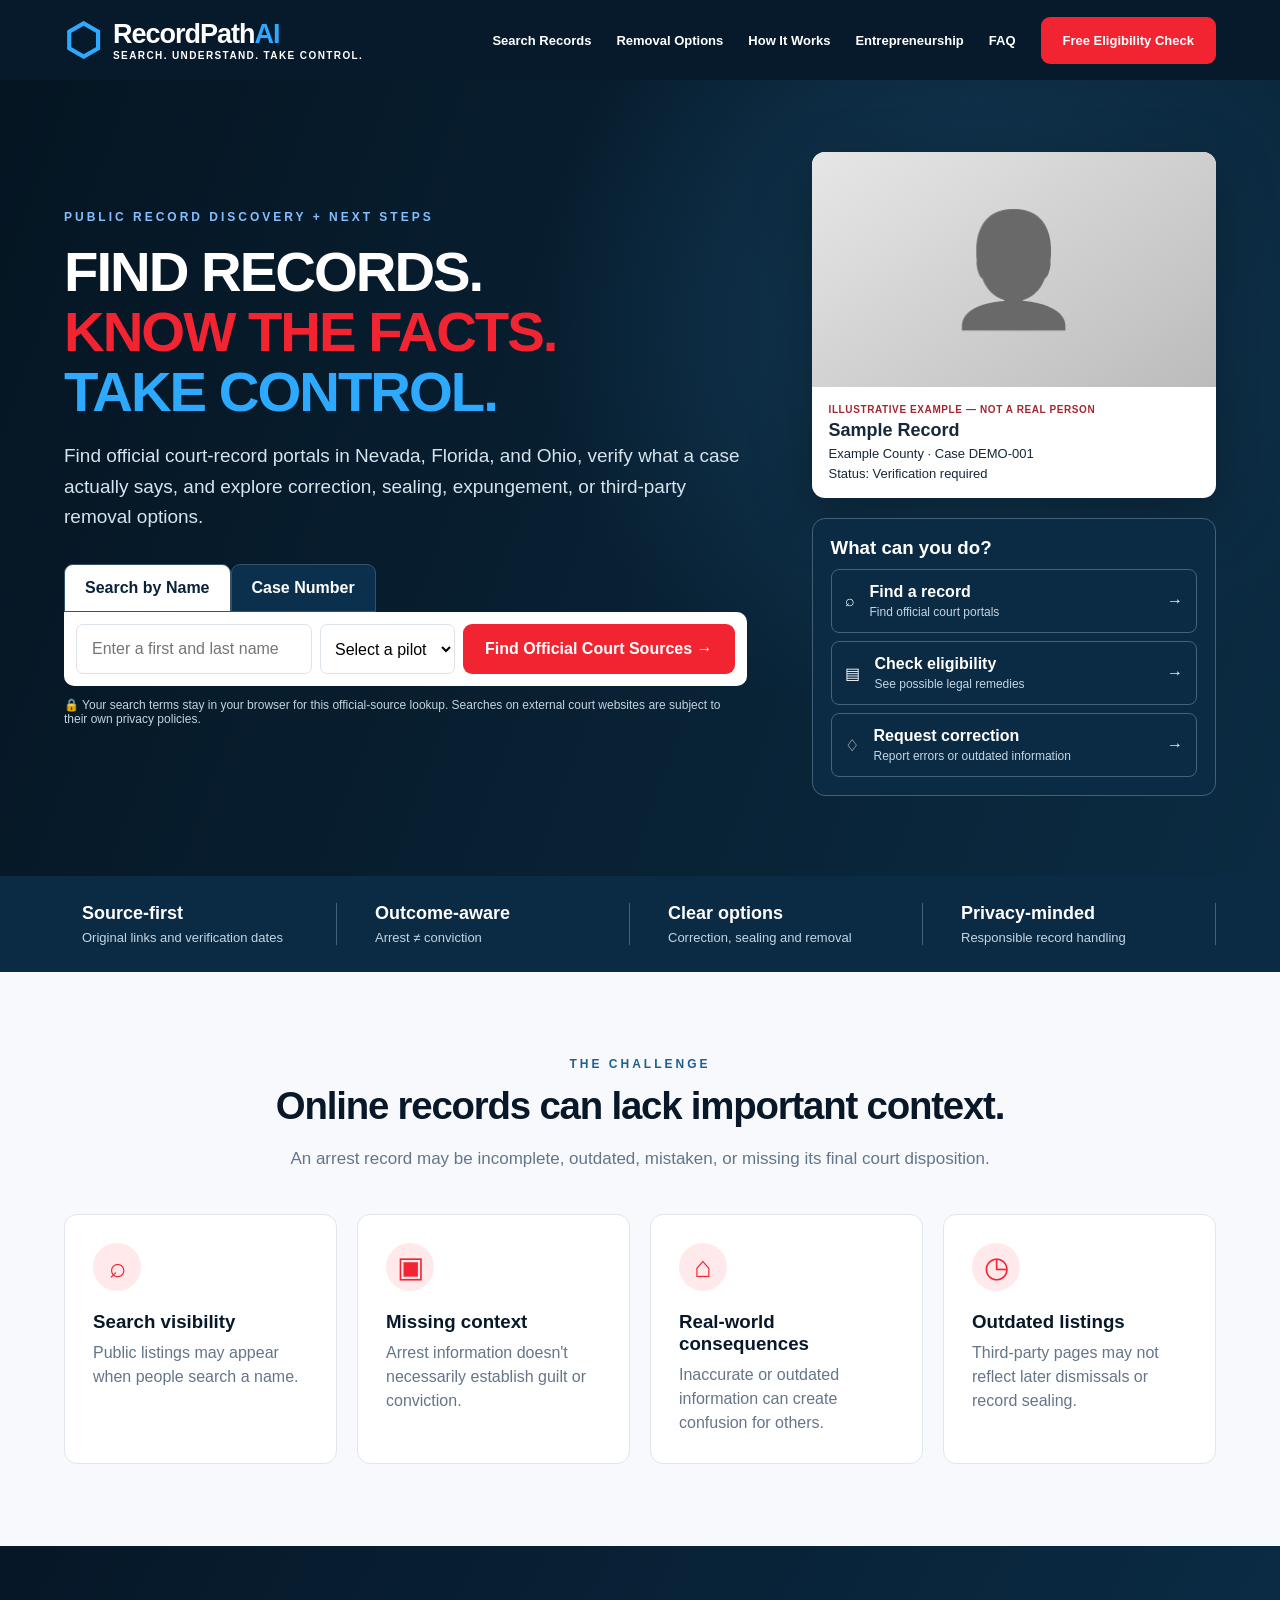
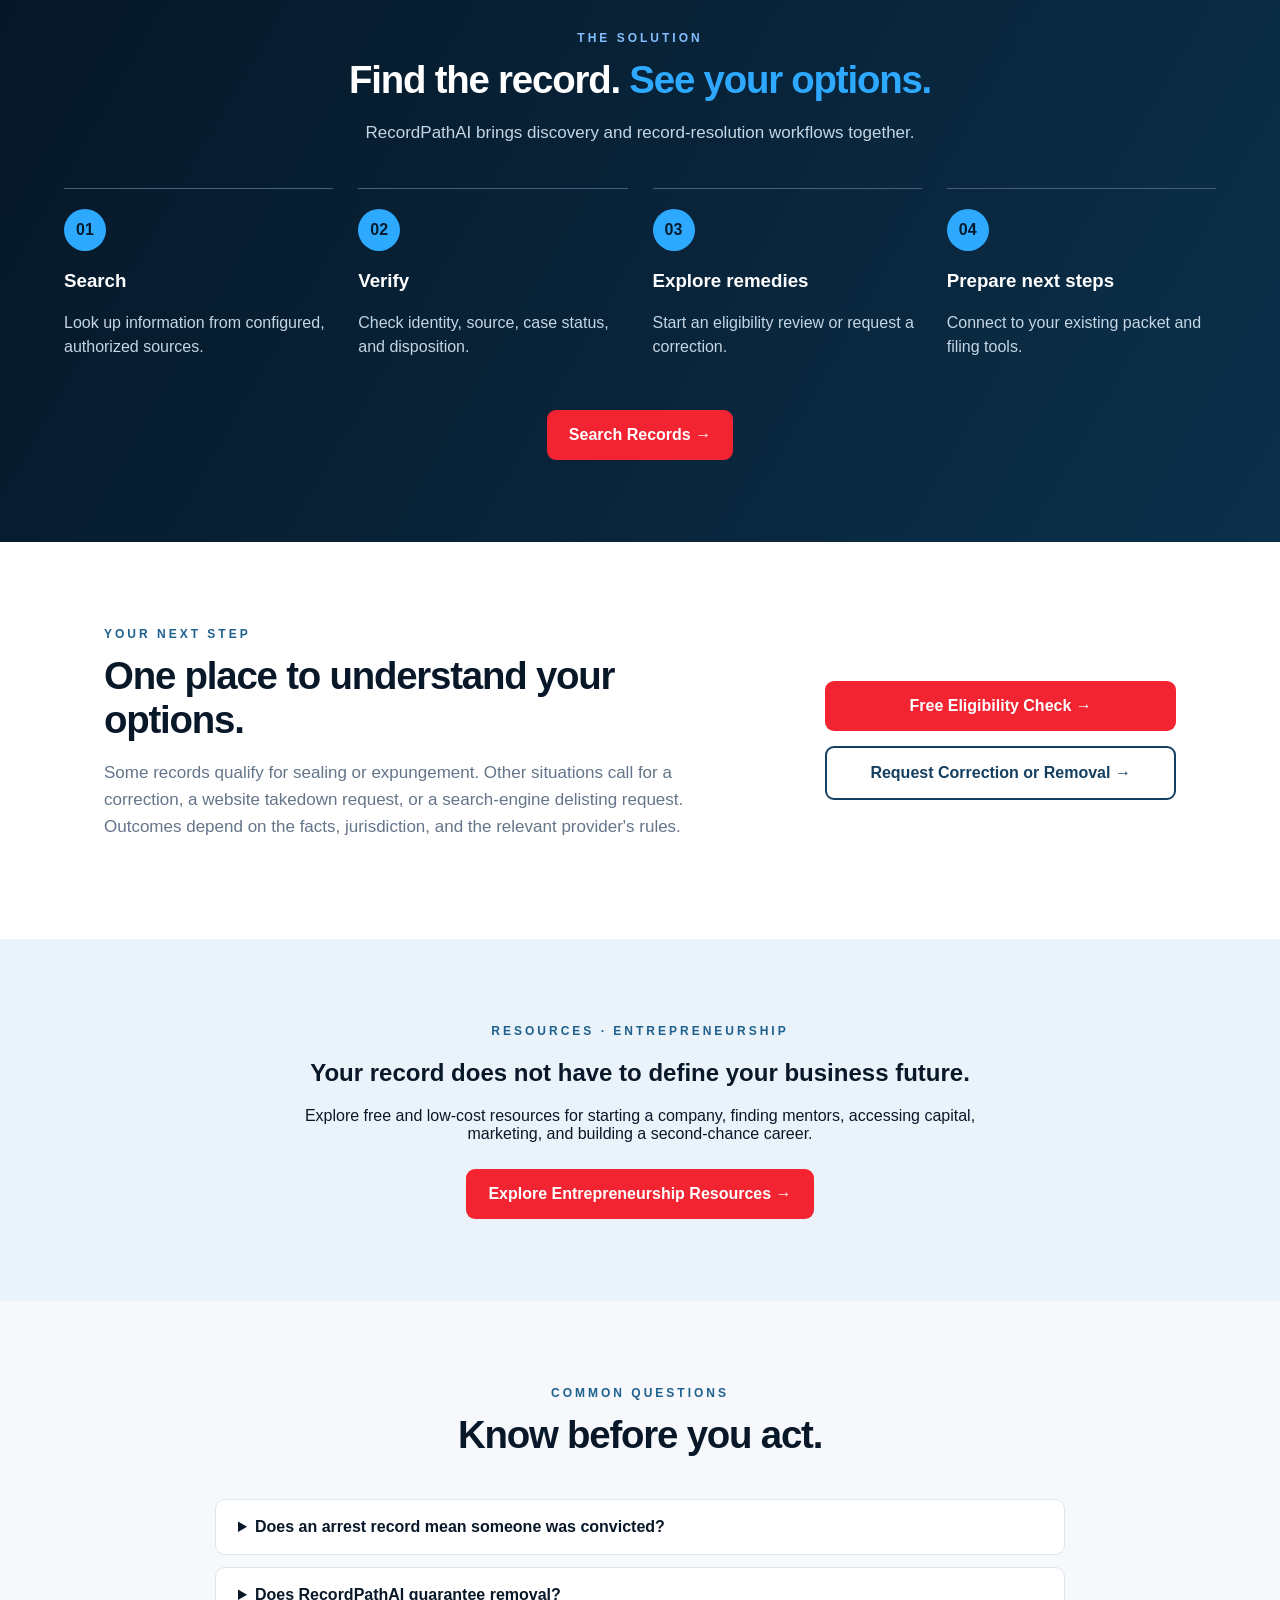
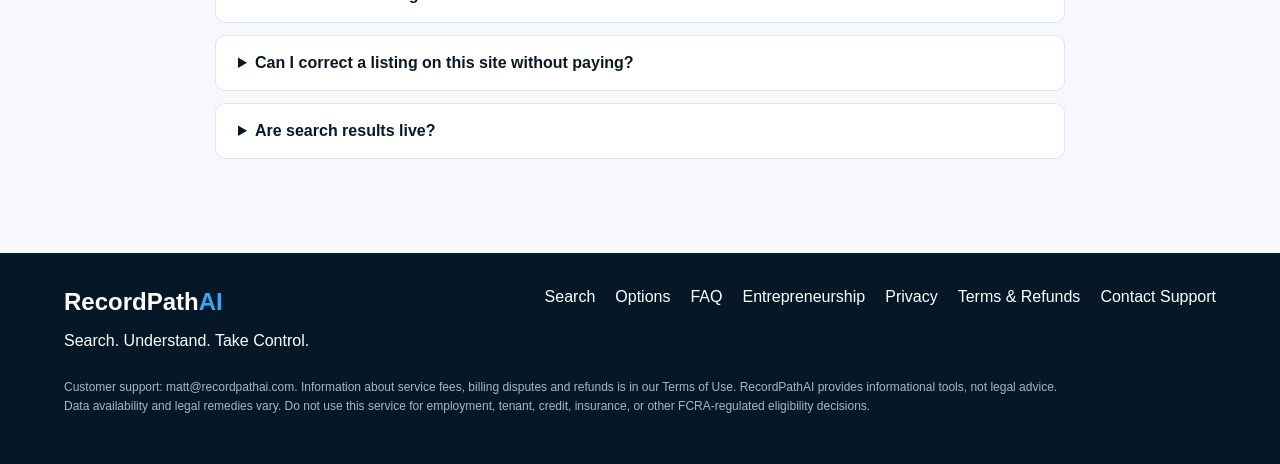
==== index.html @ 8e9544cc "Make support contact, terms and refund policy visible for Stripe website review" ====
<!doctype html><html lang="en"><head><meta charset="utf-8"><meta name="viewport" content="width=device-width,initial-scale=1"><meta name="description" content="Search public record sources, understand case status, and explore correction, sealing, expungement, and removal options."><link rel="canonical" href="https://recordpathai.com/"><meta property="og:url" content="https://recordpathai.com/"><title>RecordPathAI | Search. Understand. Take Control.</title><link rel="stylesheet" href="assets/styles.css"></head><body><header class="nav"><a class="brand" href="#home"><span class="shield">⬡</span><span>RecordPath<span class="blue">AI</span><small>SEARCH. UNDERSTAND. TAKE CONTROL.</small></span></a><button class="menu" id="menu" aria-label="Toggle navigation" aria-expanded="false">☰</button><nav id="navlinks"><a href="#search">Search Records</a><a href="#options">Removal Options</a><a href="#how">How It Works</a><a href="resources/entrepreneurship.html">Entrepreneurship</a><a href="#faq">FAQ</a><a class="btn btn-red nav-cta" href="eligibility.html">Free Eligibility Check</a></nav></header><main id="home"><section class="hero"><div class="hero-inner"><div class="hero-copy"><div class="eyebrow">PUBLIC RECORD DISCOVERY + NEXT STEPS</div><h1>FIND RECORDS.<br><span class="red">KNOW THE FACTS.</span><br><span class="blue">TAKE CONTROL.</span></h1><p>Find official court-record portals in Nevada, Florida, and Ohio, verify what a case actually says, and explore correction, sealing, expungement, or third-party removal options.</p><div class="search-panel" id="search"><div class="tabs" role="tablist"><button class="tab active" data-mode="name" aria-selected="true">Search by Name</button><button class="tab" data-mode="case" aria-selected="false">Case Number</button></div><form id="searchForm"><div class="search-fields"><input id="query" name="query" type="text" placeholder="Enter a first and last name" required minlength="2" maxlength="120" aria-label="Name or case number"><select id="state" name="state" aria-label="State" required><option value="">Select a pilot state</option><option value="NV">Nevada</option><option value="FL">Florida</option><option value="OH">Ohio</option><option value="TX">Texas</option><option value="AZ">Arizona</option><option value="GA">Georgia</option><option value="AL">Alabama</option><option value="SC">South Carolina</option></select><button class="btn btn-red" type="submit">Find Official Court Sources →</button></div></form><p class="privacy">🔒 Your search terms stay in your browser for this official-source lookup. Searches on external court websites are subject to their own privacy policies.</p></div></div><div class="hero-side"><div class="sample-record"><div class="avatar" aria-hidden="true">👤</div><div class="sample-info"><span class="demo-tag">ILLUSTRATIVE EXAMPLE — NOT A REAL PERSON</span><strong>Sample Record</strong><span>Example County · Case DEMO-001</span><span>Status: Verification required</span></div></div><div class="action-card"><h3>What can you do?</h3><a href="#search">⌕ <span>Find a record<small>Find official court portals</small></span> →</a><a href="eligibility.html">▤ <span>Check eligibility<small>See possible legal remedies</small></span> →</a><a href="#options">♢ <span>Request correction<small>Report errors or outdated information</small></span> →</a></div></div></div></section><section class="stat-strip"><div><b>Source-first</b><span>Original links and verification dates</span></div><div><b>Outcome-aware</b><span>Arrest ≠ conviction</span></div><div><b>Clear options</b><span>Correction, sealing and removal</span></div><div><b>Privacy-minded</b><span>Responsible record handling</span></div></section><section class="section problem"><div class="section-heading"><span class="eyebrow dark">THE CHALLENGE</span><h2>Online records can lack important context.</h2><p>An arrest record may be incomplete, outdated, mistaken, or missing its final court disposition.</p></div><div class="feature-grid"><article class="feature"><span class="feature-icon">⌕</span><h3>Search visibility</h3><p>Public listings may appear when people search a name.</p></article><article class="feature"><span class="feature-icon">▣</span><h3>Missing context</h3><p>Arrest information doesn't necessarily establish guilt or conviction.</p></article><article class="feature"><span class="feature-icon">⌂</span><h3>Real-world consequences</h3><p>Inaccurate or outdated information can create confusion for others.</p></article><article class="feature"><span class="feature-icon">◷</span><h3>Outdated listings</h3><p>Third-party pages may not reflect later dismissals or record sealing.</p></article></div></section><section class="section solution" id="how"><div class="section-heading"><span class="eyebrow">THE SOLUTION</span><h2>Find the record. <span class="blue">See your options.</span></h2><p>RecordPathAI brings discovery and record-resolution workflows together.</p></div><div class="steps"><article><span class="step-number">01</span><h3>Search</h3><p>Look up information from configured, authorized sources.</p></article><article><span class="step-number">02</span><h3>Verify</h3><p>Check identity, source, case status, and disposition.</p></article><article><span class="step-number">03</span><h3>Explore remedies</h3><p>Start an eligibility review or request a correction.</p></article><article><span class="step-number">04</span><h3>Prepare next steps</h3><p>Connect to your existing packet and filing tools.</p></article></div><a class="btn btn-red center-cta" href="#search">Search Records →</a></section><section class="section options" id="options"><div><span class="eyebrow dark">YOUR NEXT STEP</span><h2>One place to understand your options.</h2><p>Some records qualify for sealing or expungement. Other situations call for a correction, a website takedown request, or a search-engine delisting request. Outcomes depend on the facts, jurisdiction, and the relevant provider's rules.</p></div><div class="option-actions"><a class="btn btn-red" id="eligibilityButton" href="eligibility.html">Free Eligibility Check →</a><a class="btn btn-outline" id="removalButton" href="mugshot-removal.html">Request Correction or Removal →</a></div></section><section class="section entrepreneurship-teaser"><div><span class="eyebrow dark">RESOURCES · ENTREPRENEURSHIP</span><h2>Your record does not have to define your business future.</h2><p>Explore free and low-cost resources for starting a company, finding mentors, accessing capital, marketing, and building a second-chance career.</p><a class="btn btn-red" href="resources/entrepreneurship.html">Explore Entrepreneurship Resources →</a></div></section><section class="section faq" id="faq"><div class="section-heading"><span class="eyebrow dark">COMMON QUESTIONS</span><h2>Know before you act.</h2></div><details><summary>Does an arrest record mean someone was convicted?</summary><p>No. An arrest and a conviction are different. Verify the court disposition before drawing conclusions.</p></details><details><summary>Does RecordPathAI guarantee removal?</summary><p>No. Eligibility and results vary by jurisdiction, record type, and third-party policies. We do not promise a specific result.</p></details><details><summary>Can I correct a listing on this site without paying?</summary><p>Yes. Corrections and requests to remove information published by RecordPathAI are free and do not require buying a service.</p></details><details><summary>Are search results live?</summary><p>The pilot locates official court portals in Nevada, Florida, and Ohio. RecordPathAI does not yet retrieve individual cases directly. Search for your case on the linked court website; results and access restrictions vary.</p></details></section></main><footer><div class="footer-top"><div><strong>RecordPath<span class="blue">AI</span></strong><p>Search. Understand. Take Control.</p></div><div><a href="#search">Search</a><a href="#options">Options</a><a href="#faq">FAQ</a><a href="resources/entrepreneurship.html">Entrepreneurship</a><a href="privacy.html">Privacy</a><a href="terms.html">Terms &amp; Refunds</a><a href="mailto:matt@recordpathai.com">Contact Support</a></div></div><p class="legal">Customer support: <a href="mailto:matt@recordpathai.com">matt@recordpathai.com</a>. Information about service fees, billing disputes and refunds is in our <a href="terms.html">Terms of Use</a>. RecordPathAI provides informational tools, not legal advice. Data availability and legal remedies vary. Do not use this service for employment, tenant, credit, insurance, or other FCRA-regulated eligibility decisions.</p></footer><dialog id="resultsDialog"><div class="dialog-top"><h2>Record search</h2><button class="close" data-close aria-label="Close">✕</button></div><p id="resultsStatus" role="status" aria-live="polite"></p><div id="resultsList"></div></dialog><dialog id="actionDialog"><div class="dialog-top"><h2 id="actionTitle">Next steps</h2><button class="close" data-close aria-label="Close">✕</button></div><div id="actionBody"></div></dialog><script src="js/recordpath-home.js"></script></body></html>
---- assets/styles.css ----
:root{--navy:#061b2e;--red:#f32432;--blue:#2da9ff;--ink:#091829;--muted:#64758a}*{box-sizing:border-box}html{scroll-behavior:smooth}body{margin:0;font-family:Inter,Arial,Helvetica,sans-serif;color:var(--ink)}a{text-decoration:none;color:inherit}button,input,select,textarea{font:inherit}button{cursor:pointer}.nav{min-height:80px;background:#071a2b;color:#fff;display:flex;align-items:center;justify-content:space-between;padding:12px 5%;gap:24px}.brand{display:flex;align-items:center;gap:12px;font-size:27px;font-weight:850;letter-spacing:-1px}.brand small{display:block;font-size:10px;letter-spacing:1.4px}.shield{font-size:43px;color:var(--blue)}.blue{color:var(--blue)}.red{color:var(--red)}nav{display:flex;align-items:center;gap:25px;font-size:13px;font-weight:700}nav a:hover{color:var(--blue)}.btn{display:inline-flex;align-items:center;justify-content:center;border:0;border-radius:9px;padding:16px 22px;font-weight:800}.btn-red{background:var(--red);color:white}.btn-red:hover{background:#d61926}.btn-outline{border:2px solid #153f60;background:white;color:#153f60}.menu{display:none;background:none;color:white;border:0;font-size:28px}.hero{background:radial-gradient(circle at 75% 30%,#143b58,transparent 38%),linear-gradient(110deg,#051522,#0b2b42);color:white}.hero-inner{max-width:1350px;margin:auto;padding:72px 5% 80px;display:grid;grid-template-columns:1.35fr .8fr;gap:65px;align-items:center}.eyebrow{font-size:12px;font-weight:800;letter-spacing:3px;color:#83bfff}.hero h1{font-size:clamp(37px,4.4vw,66px);line-height:1.07;letter-spacing:-2px;margin:18px 0}.hero-copy>p{font-size:19px;line-height:1.6;color:#d6e4ee}.search-panel{margin-top:32px}.tabs{display:flex}.tab{background:#0b304d;color:white;border:1px solid #34536b;padding:14px 20px;border-radius:9px 9px 0 0;font-weight:700}.tab.active{background:white;color:#09223a}.search-fields{display:flex;gap:8px;padding:12px;background:white;border-radius:0 10px 10px 10px}.search-fields input{flex:1;min-width:0;border:1px solid #dce3e9;padding:15px;border-radius:7px}.search-fields select{width:135px;border:1px solid #dce3e9;background:white;border-radius:7px;padding:10px}.privacy{font-size:12px!important;color:#c4d4df!important}.hero-side{display:grid;gap:20px}.sample-record{background:white;color:#16283a;border-radius:13px;overflow:hidden;box-shadow:0 18px 60px #0005}.avatar{height:235px;background:linear-gradient(145deg,#dce8f1,#a9bfcd);display:grid;place-items:center;font-size:110px;filter:grayscale(1)}.sample-info{display:flex;flex-direction:column;padding:17px;gap:5px;font-size:13px}.sample-info strong{font-size:18px}.demo-tag{font-size:10px;color:#a32731;font-weight:900;letter-spacing:.6px}.action-card{background:#0b2b44;border:1px solid #446077;border-radius:13px;padding:18px}.action-card h3{margin:0 0 10px}.action-card a{display:flex;gap:15px;align-items:center;justify-content:space-between;padding:13px;border:1px solid #46617b;border-radius:8px;margin-top:8px}.action-card a span{flex:1;font-weight:800}.action-card small{display:block;color:#c5d5e2;font-weight:400;font-size:12px;margin-top:4px}.stat-strip{display:grid;grid-template-columns:repeat(4,1fr);background:#0b2a43;color:white;padding:27px 5%;gap:20px}.stat-strip div{border-right:1px solid #42617b;padding-left:18px}.stat-strip b{display:block;font-size:18px}.stat-strip span{display:block;color:#c4d6e4;font-size:13px;margin-top:6px}.section{padding:82px 5%}.section-heading{text-align:center;max-width:780px;margin:0 auto 42px}.section-heading h2,.options h2{font-size:clamp(29px,3vw,43px);letter-spacing:-1.2px;margin:12px 0}.section-heading p,.options p{color:var(--muted);font-size:17px;line-height:1.6}.eyebrow.dark{color:#1e608e}.problem{background:#f7f9fc}.feature-grid{max-width:1250px;margin:auto;display:grid;grid-template-columns:repeat(4,1fr);gap:20px}.feature{border:1px solid #e0e6ed;border-radius:13px;padding:28px;background:white;min-height:235px}.feature-icon{display:inline-grid;place-items:center;background:#ffe9eb;color:var(--red);border-radius:50%;width:48px;height:48px;font-size:29px}.feature h3{margin:20px 0 8px}.feature p{color:var(--muted);line-height:1.5;margin:0}.solution{background:linear-gradient(120deg,#061727,#0b304b);color:white}.solution .section-heading p{color:#c5d6e4}.steps{display:grid;grid-template-columns:repeat(4,1fr);max-width:1250px;margin:0 auto 35px;gap:25px}.steps article{border-top:1px solid #476079;padding-top:20px}.step-number{display:inline-grid;place-items:center;background:var(--blue);color:#041b2c;border-radius:50%;width:42px;height:42px;font-weight:900}.steps p{color:#c5d6e4;line-height:1.5}.center-cta{display:flex;width:max-content;margin:auto}.options{max-width:1200px;margin:auto;display:grid;grid-template-columns:1.3fr .7fr;gap:70px;align-items:center}.option-actions{display:grid;gap:15px}.entrepreneurship-teaser{background:#eaf3fa;text-align:center}.entrepreneurship-teaser p{max-width:740px;margin:16px auto 26px}.faq{background:#f6f8fb}.faq details{max-width:850px;margin:12px auto;background:white;border:1px solid #dde5ed;border-radius:10px;padding:18px 22px}.faq summary{font-weight:750;cursor:pointer}.faq details p{color:var(--muted);line-height:1.6}footer{background:#061727;color:white;padding:35px 5%}.footer-top{display:flex;justify-content:space-between;gap:20px}.footer-top strong{font-size:24px}.footer-top a{margin-left:20px}.legal{color:#a5b8c9;font-size:12px;line-height:1.6;max-width:1000px}dialog{border:0;border-radius:16px;width:min(650px,92vw);max-height:85vh;overflow:auto;padding:28px;box-shadow:0 25px 90px #0007}dialog::backdrop{background:#03121dcc}.dialog-top{display:flex;justify-content:space-between;align-items:center}.close{border:0;background:#edf2f6;border-radius:7px;padding:10px}.result{padding:18px;border:1px solid #dce5ed;border-radius:10px;margin:12px 0}.result p{color:var(--muted)}.result a{color:#17689f;text-decoration:underline}.status-note{background:#eff6fb;padding:15px;border-radius:8px;line-height:1.6}.action-form{display:grid;gap:13px}.action-form input,.action-form textarea{width:100%;padding:12px;border:1px solid #ccd7df;border-radius:8px}.action-form textarea{min-height:100px}.action-form label{font-weight:700;font-size:13px}.action-form .btn{width:100%}.resources-hero{padding:80px 5%;background:linear-gradient(110deg,#051522,#0b2b42);color:white}.resources-hero h1{font-size:clamp(37px,4.4vw,66px)}.resources-hero p{font-size:19px;line-height:1.6}.resources-section{background:#f5f8fc}.resource-filters{display:flex;flex-wrap:wrap;gap:10px;justify-content:center;margin:28px 0 32px}.resource-filter{border:1px solid #cbd5e1;background:#fff;border-radius:30px;padding:10px 17px;color:#17304a}.resource-filter.active{background:#0b3655;color:white}.resource-grid{display:grid;grid-template-columns:repeat(3,1fr);gap:20px}.resource-card{background:white;border:1px solid #dce5ef;border-radius:15px;padding:25px;display:flex;flex-direction:column;gap:10px}.resource-card[hidden]{display:none}.resource-card h3{margin:0}.resource-card p{line-height:1.55;color:#425466}.resource-card a{color:#096aaf;font-weight:700;margin-top:auto}.resource-type{font-size:.72rem;font-weight:800;color:#c82b35}.resources-note{color:#53657a;text-align:center}@media(max-width:900px){.hero-inner{grid-template-columns:1fr;gap:30px}.hero-side{grid-template-columns:1fr 1fr}.feature-grid,.steps,.resource-grid{grid-template-columns:repeat(2,1fr)}.stat-strip{grid-template-columns:repeat(2,1fr)}.options{grid-template-columns:1fr;gap:20px}nav{gap:12px}}@media(max-width:650px){.nav{min-height:70px}.brand{font-size:22px}.brand small{font-size:8px}.menu{display:block}nav{display:none;position:absolute;top:70px;left:0;right:0;background:#071a2b;z-index:20;padding:20px;flex-direction:column;align-items:stretch}nav.open{display:flex}.hero-inner{padding:48px 5%}.hero-side,.feature-grid,.steps,.stat-strip,.resource-grid{grid-template-columns:1fr}.search-fields{flex-direction:column}.search-fields select{width:100%}.stat-strip div{border-right:0;border-bottom:1px solid #42617b;padding:12px}.section{padding:55px 5%}.footer-top{flex-direction:column}.footer-top a{margin:0 14px 0 0}}
/* Match the logo used by the original RecordPathAI pages. */
.nav .original-site-logo{display:block;width:auto;height:56px;max-width:min(275px,65vw);object-fit:contain}
@media(max-width:650px){.nav .original-site-logo{height:44px;max-width:65vw}}
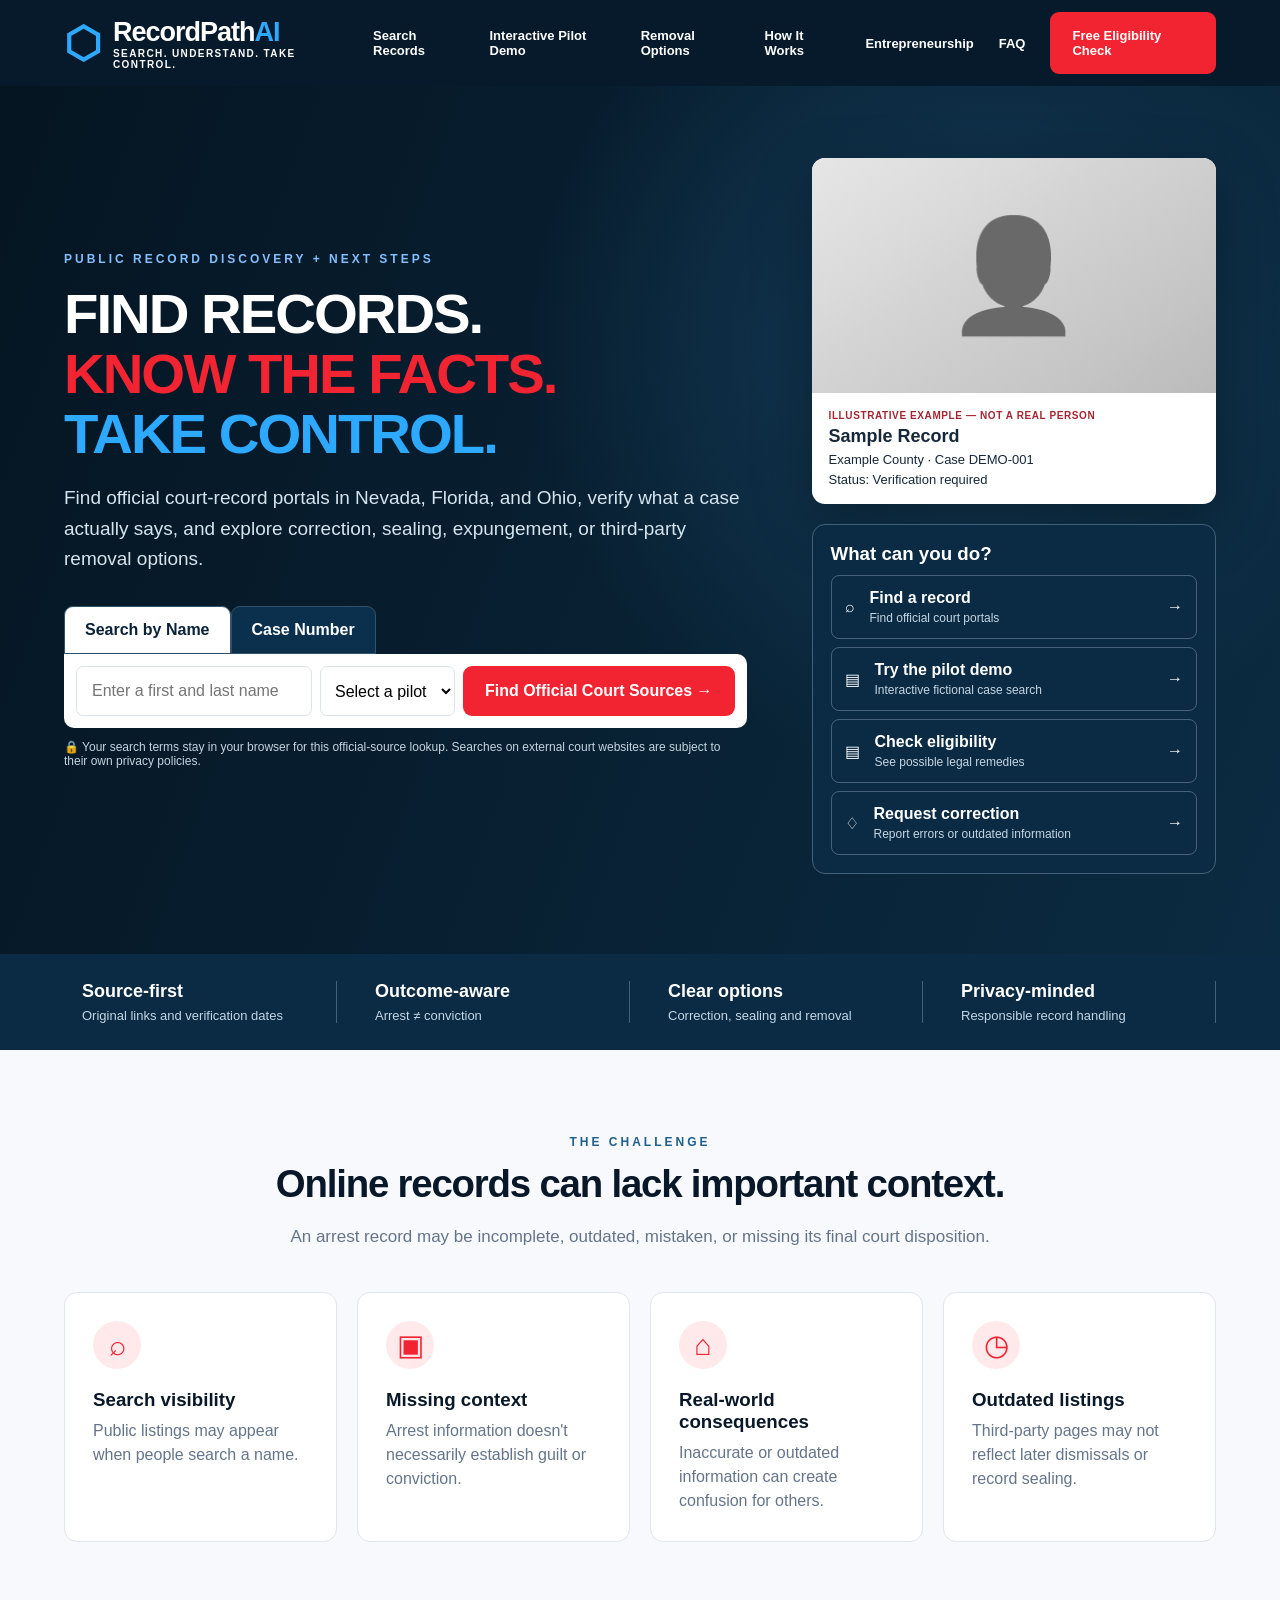
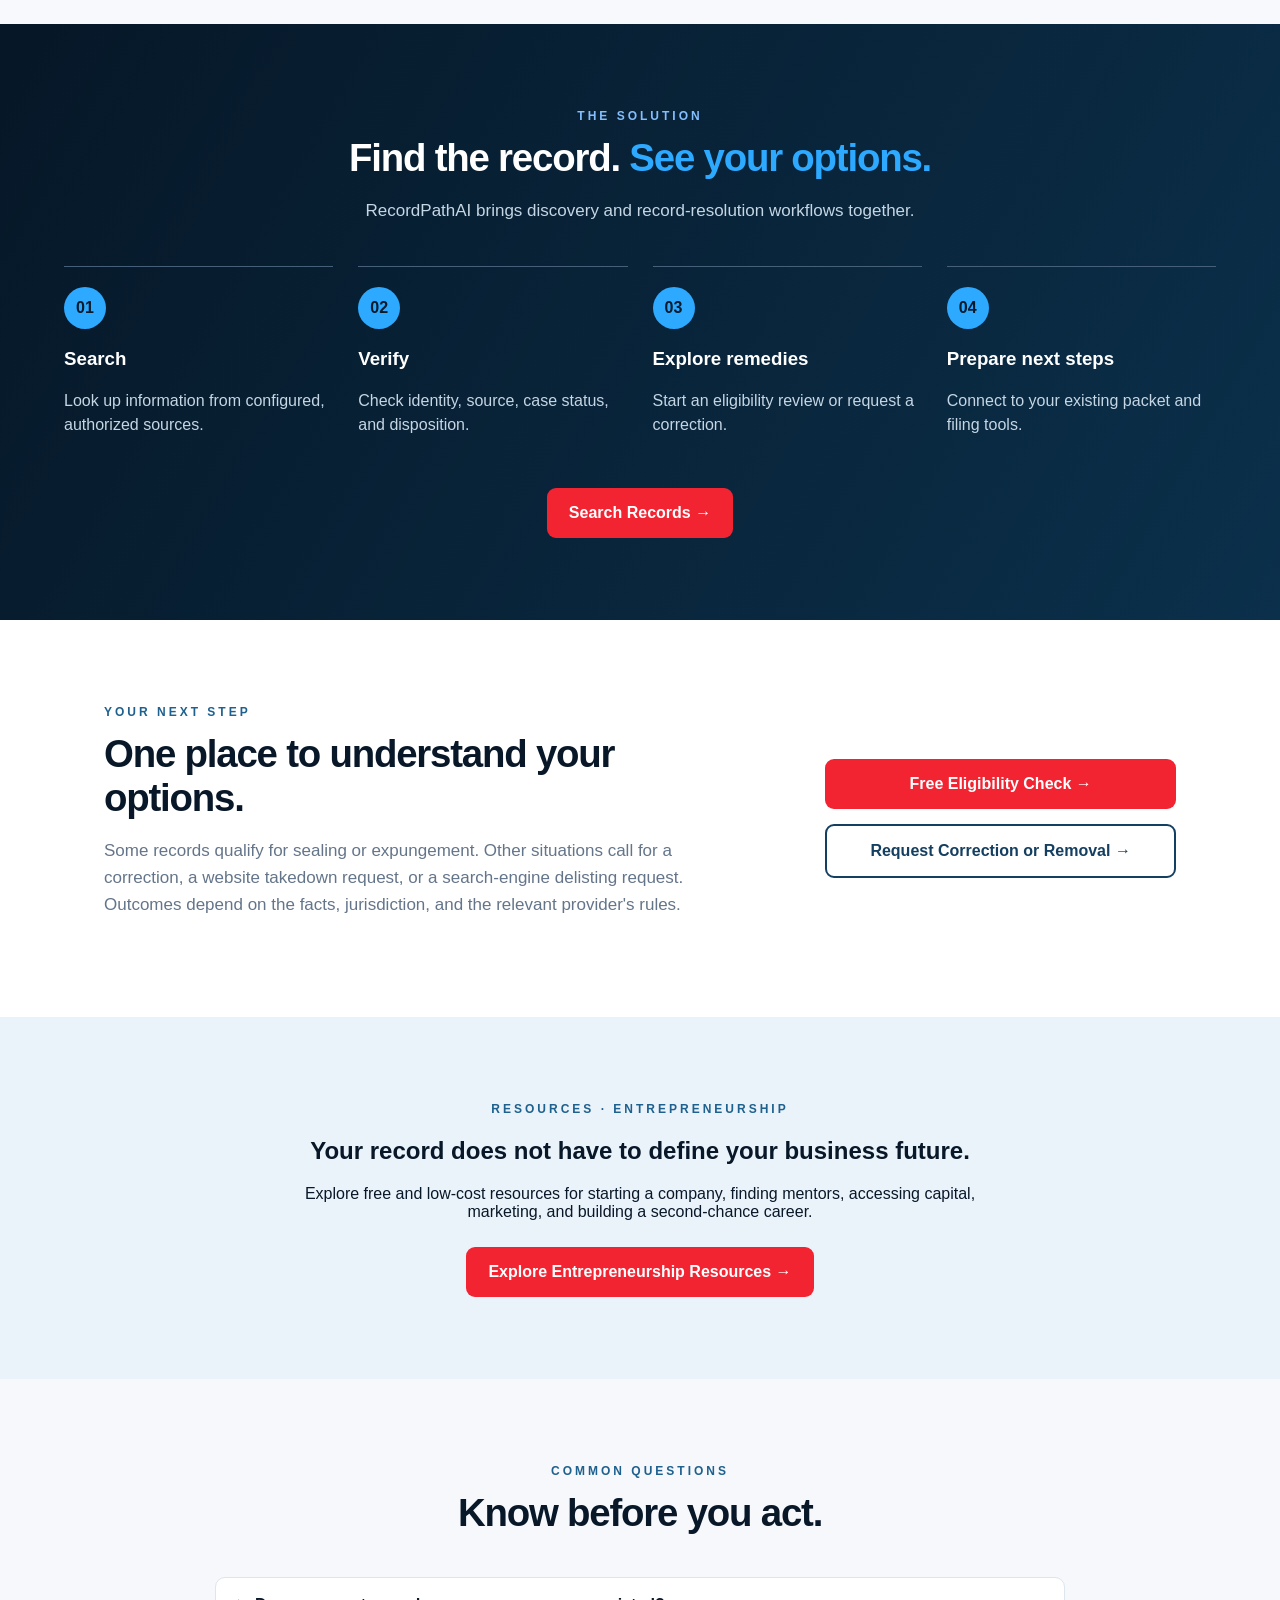
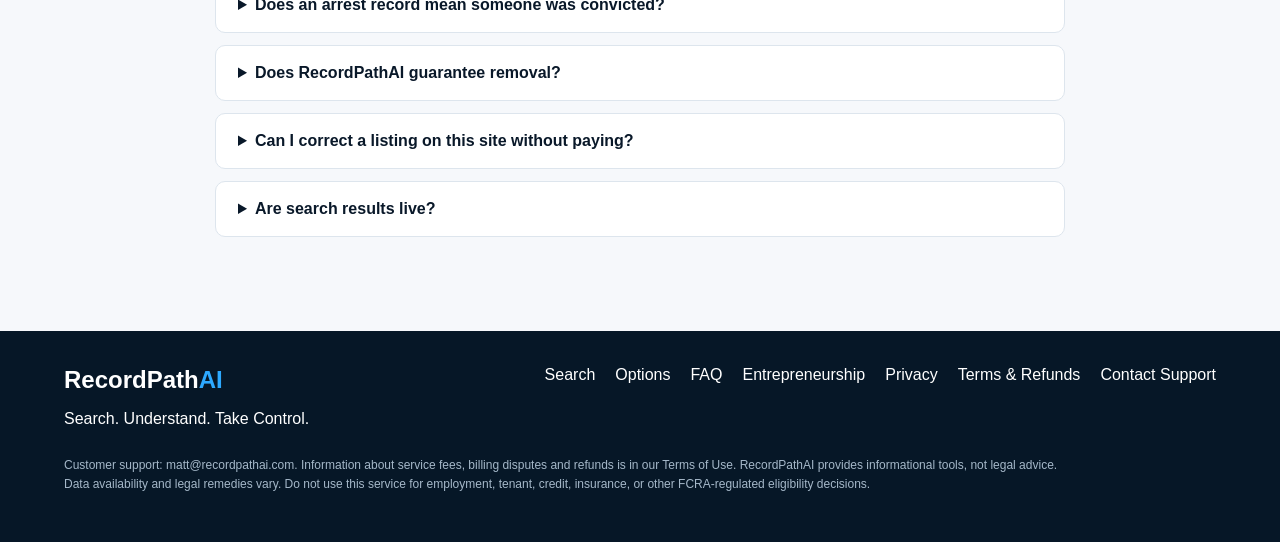
==== commit 68a30558: "Link synthetic court record pilot from public website" ====
--- a/index.html
+++ b/index.html
@@ -1 +1 @@
-<!doctype html><html lang="en"><head><meta charset="utf-8"><meta name="viewport" content="width=device-width,initial-scale=1"><meta name="description" content="Search public record sources, understand case status, and explore correction, sealing, expungement, and removal options."><link rel="canonical" href="https://recordpathai.com/"><meta property="og:url" content="https://recordpathai.com/"><title>RecordPathAI | Search. Understand. Take Control.</title><link rel="stylesheet" href="assets/styles.css"></head><body><header class="nav"><a class="brand" href="#home"><span class="shield">⬡</span><span>RecordPath<span class="blue">AI</span><small>SEARCH. UNDERSTAND. TAKE CONTROL.</small></span></a><button class="menu" id="menu" aria-label="Toggle navigation" aria-expanded="false">☰</button><nav id="navlinks"><a href="#search">Search Records</a><a href="#options">Removal Options</a><a href="#how">How It Works</a><a href="resources/entrepreneurship.html">Entrepreneurship</a><a href="#faq">FAQ</a><a class="btn btn-red nav-cta" href="eligibility.html">Free Eligibility Check</a></nav></header><main id="home"><section class="hero"><div class="hero-inner"><div class="hero-copy"><div class="eyebrow">PUBLIC RECORD DISCOVERY + NEXT STEPS</div><h1>FIND RECORDS.<br><span class="red">KNOW THE FACTS.</span><br><span class="blue">TAKE CONTROL.</span></h1><p>Find official court-record portals in Nevada, Florida, and Ohio, verify what a case actually says, and explore correction, sealing, expungement, or third-party removal options.</p><div class="search-panel" id="search"><div class="tabs" role="tablist"><button class="tab active" data-mode="name" aria-selected="true">Search by Name</button><button class="tab" data-mode="case" aria-selected="false">Case Number</button></div><form id="searchForm"><div class="search-fields"><input id="query" name="query" type="text" placeholder="Enter a first and last name" required minlength="2" maxlength="120" aria-label="Name or case number"><select id="state" name="state" aria-label="State" required><option value="">Select a pilot state</option><option value="NV">Nevada</option><option value="FL">Florida</option><option value="OH">Ohio</option><option value="TX">Texas</option><option value="AZ">Arizona</option><option value="GA">Georgia</option><option value="AL">Alabama</option><option value="SC">South Carolina</option></select><button class="btn btn-red" type="submit">Find Official Court Sources →</button></div></form><p class="privacy">🔒 Your search terms stay in your browser for this official-source lookup. Searches on external court websites are subject to their own privacy policies.</p></div></div><div class="hero-side"><div class="sample-record"><div class="avatar" aria-hidden="true">👤</div><div class="sample-info"><span class="demo-tag">ILLUSTRATIVE EXAMPLE — NOT A REAL PERSON</span><strong>Sample Record</strong><span>Example County · Case DEMO-001</span><span>Status: Verification required</span></div></div><div class="action-card"><h3>What can you do?</h3><a href="#search">⌕ <span>Find a record<small>Find official court portals</small></span> →</a><a href="eligibility.html">▤ <span>Check eligibility<small>See possible legal remedies</small></span> →</a><a href="#options">♢ <span>Request correction<small>Report errors or outdated information</small></span> →</a></div></div></div></section><section class="stat-strip"><div><b>Source-first</b><span>Original links and verification dates</span></div><div><b>Outcome-aware</b><span>Arrest ≠ conviction</span></div><div><b>Clear options</b><span>Correction, sealing and removal</span></div><div><b>Privacy-minded</b><span>Responsible record handling</span></div></section><section class="section problem"><div class="section-heading"><span class="eyebrow dark">THE CHALLENGE</span><h2>Online records can lack important context.</h2><p>An arrest record may be incomplete, outdated, mistaken, or missing its final court disposition.</p></div><div class="feature-grid"><article class="feature"><span class="feature-icon">⌕</span><h3>Search visibility</h3><p>Public listings may appear when people search a name.</p></article><article class="feature"><span class="feature-icon">▣</span><h3>Missing context</h3><p>Arrest information doesn't necessarily establish guilt or conviction.</p></article><article class="feature"><span class="feature-icon">⌂</span><h3>Real-world consequences</h3><p>Inaccurate or outdated information can create confusion for others.</p></article><article class="feature"><span class="feature-icon">◷</span><h3>Outdated listings</h3><p>Third-party pages may not reflect later dismissals or record sealing.</p></article></div></section><section class="section solution" id="how"><div class="section-heading"><span class="eyebrow">THE SOLUTION</span><h2>Find the record. <span class="blue">See your options.</span></h2><p>RecordPathAI brings discovery and record-resolution workflows together.</p></div><div class="steps"><article><span class="step-number">01</span><h3>Search</h3><p>Look up information from configured, authorized sources.</p></article><article><span class="step-number">02</span><h3>Verify</h3><p>Check identity, source, case status, and disposition.</p></article><article><span class="step-number">03</span><h3>Explore remedies</h3><p>Start an eligibility review or request a correction.</p></article><article><span class="step-number">04</span><h3>Prepare next steps</h3><p>Connect to your existing packet and filing tools.</p></article></div><a class="btn btn-red center-cta" href="#search">Search Records →</a></section><section class="section options" id="options"><div><span class="eyebrow dark">YOUR NEXT STEP</span><h2>One place to understand your options.</h2><p>Some records qualify for sealing or expungement. Other situations call for a correction, a website takedown request, or a search-engine delisting request. Outcomes depend on the facts, jurisdiction, and the relevant provider's rules.</p></div><div class="option-actions"><a class="btn btn-red" id="eligibilityButton" href="eligibility.html">Free Eligibility Check →</a><a class="btn btn-outline" id="removalButton" href="mugshot-removal.html">Request Correction or Removal →</a></div></section><section class="section entrepreneurship-teaser"><div><span class="eyebrow dark">RESOURCES · ENTREPRENEURSHIP</span><h2>Your record does not have to define your business future.</h2><p>Explore free and low-cost resources for starting a company, finding mentors, accessing capital, marketing, and building a second-chance career.</p><a class="btn btn-red" href="resources/entrepreneurship.html">Explore Entrepreneurship Resources →</a></div></section><section class="section faq" id="faq"><div class="section-heading"><span class="eyebrow dark">COMMON QUESTIONS</span><h2>Know before you act.</h2></div><details><summary>Does an arrest record mean someone was convicted?</summary><p>No. An arrest and a conviction are different. Verify the court disposition before drawing conclusions.</p></details><details><summary>Does RecordPathAI guarantee removal?</summary><p>No. Eligibility and results vary by jurisdiction, record type, and third-party policies. We do not promise a specific result.</p></details><details><summary>Can I correct a listing on this site without paying?</summary><p>Yes. Corrections and requests to remove information published by RecordPathAI are free and do not require buying a service.</p></details><details><summary>Are search results live?</summary><p>The pilot locates official court portals in Nevada, Florida, and Ohio. RecordPathAI does not yet retrieve individual cases directly. Search for your case on the linked court website; results and access restrictions vary.</p></details></section></main><footer><div class="footer-top"><div><strong>RecordPath<span class="blue">AI</span></strong><p>Search. Understand. Take Control.</p></div><div><a href="#search">Search</a><a href="#options">Options</a><a href="#faq">FAQ</a><a href="resources/entrepreneurship.html">Entrepreneurship</a><a href="privacy.html">Privacy</a><a href="terms.html">Terms &amp; Refunds</a><a href="mailto:matt@recordpathai.com">Contact Support</a></div></div><p class="legal">Customer support: <a href="mailto:matt@recordpathai.com">matt@recordpathai.com</a>. Information about service fees, billing disputes and refunds is in our <a href="terms.html">Terms of Use</a>. RecordPathAI provides informational tools, not legal advice. Data availability and legal remedies vary. Do not use this service for employment, tenant, credit, insurance, or other FCRA-regulated eligibility decisions.</p></footer><dialog id="resultsDialog"><div class="dialog-top"><h2>Record search</h2><button class="close" data-close aria-label="Close">✕</button></div><p id="resultsStatus" role="status" aria-live="polite"></p><div id="resultsList"></div></dialog><dialog id="actionDialog"><div class="dialog-top"><h2 id="actionTitle">Next steps</h2><button class="close" data-close aria-label="Close">✕</button></div><div id="actionBody"></div></dialog><script src="js/recordpath-home.js"></script></body></html>+<!doctype html><html lang="en"><head><meta charset="utf-8"><meta name="viewport" content="width=device-width,initial-scale=1"><meta name="description" content="Search public record sources, understand case status, and explore correction, sealing, expungement, and removal options."><link rel="canonical" href="https://recordpathai.com/"><meta property="og:url" content="https://recordpathai.com/"><title>RecordPathAI | Search. Understand. Take Control.</title><link rel="stylesheet" href="assets/styles.css"></head><body><header class="nav"><a class="brand" href="#home"><span class="shield">⬡</span><span>RecordPath<span class="blue">AI</span><small>SEARCH. UNDERSTAND. TAKE CONTROL.</small></span></a><button class="menu" id="menu" aria-label="Toggle navigation" aria-expanded="false">☰</button><nav id="navlinks"><a href="#search">Search Records</a><a href="pilot-demo.html">Interactive Pilot Demo</a><a href="#options">Removal Options</a><a href="#how">How It Works</a><a href="resources/entrepreneurship.html">Entrepreneurship</a><a href="#faq">FAQ</a><a class="btn btn-red nav-cta" href="eligibility.html">Free Eligibility Check</a></nav></header><main id="home"><section class="hero"><div class="hero-inner"><div class="hero-copy"><div class="eyebrow">PUBLIC RECORD DISCOVERY + NEXT STEPS</div><h1>FIND RECORDS.<br><span class="red">KNOW THE FACTS.</span><br><span class="blue">TAKE CONTROL.</span></h1><p>Find official court-record portals in Nevada, Florida, and Ohio, verify what a case actually says, and explore correction, sealing, expungement, or third-party removal options.</p><div class="search-panel" id="search"><div class="tabs" role="tablist"><button class="tab active" data-mode="name" aria-selected="true">Search by Name</button><button class="tab" data-mode="case" aria-selected="false">Case Number</button></div><form id="searchForm"><div class="search-fields"><input id="query" name="query" type="text" placeholder="Enter a first and last name" required minlength="2" maxlength="120" aria-label="Name or case number"><select id="state" name="state" aria-label="State" required><option value="">Select a pilot state</option><option value="NV">Nevada</option><option value="FL">Florida</option><option value="OH">Ohio</option><option value="TX">Texas</option><option value="AZ">Arizona</option><option value="GA">Georgia</option><option value="AL">Alabama</option><option value="SC">South Carolina</option></select><button class="btn btn-red" type="submit">Find Official Court Sources →</button></div></form><p class="privacy">🔒 Your search terms stay in your browser for this official-source lookup. Searches on external court websites are subject to their own privacy policies.</p></div></div><div class="hero-side"><div class="sample-record"><div class="avatar" aria-hidden="true">👤</div><div class="sample-info"><span class="demo-tag">ILLUSTRATIVE EXAMPLE — NOT A REAL PERSON</span><strong>Sample Record</strong><span>Example County · Case DEMO-001</span><span>Status: Verification required</span></div></div><div class="action-card"><h3>What can you do?</h3><a href="#search">⌕ <span>Find a record<small>Find official court portals</small></span> →</a><a href="pilot-demo.html">▤ <span>Try the pilot demo<small>Interactive fictional case search</small></span> →</a><a href="eligibility.html">▤ <span>Check eligibility<small>See possible legal remedies</small></span> →</a><a href="#options">♢ <span>Request correction<small>Report errors or outdated information</small></span> →</a></div></div></div></section><section class="stat-strip"><div><b>Source-first</b><span>Original links and verification dates</span></div><div><b>Outcome-aware</b><span>Arrest ≠ conviction</span></div><div><b>Clear options</b><span>Correction, sealing and removal</span></div><div><b>Privacy-minded</b><span>Responsible record handling</span></div></section><section class="section problem"><div class="section-heading"><span class="eyebrow dark">THE CHALLENGE</span><h2>Online records can lack important context.</h2><p>An arrest record may be incomplete, outdated, mistaken, or missing its final court disposition.</p></div><div class="feature-grid"><article class="feature"><span class="feature-icon">⌕</span><h3>Search visibility</h3><p>Public listings may appear when people search a name.</p></article><article class="feature"><span class="feature-icon">▣</span><h3>Missing context</h3><p>Arrest information doesn't necessarily establish guilt or conviction.</p></article><article class="feature"><span class="feature-icon">⌂</span><h3>Real-world consequences</h3><p>Inaccurate or outdated information can create confusion for others.</p></article><article class="feature"><span class="feature-icon">◷</span><h3>Outdated listings</h3><p>Third-party pages may not reflect later dismissals or record sealing.</p></article></div></section><section class="section solution" id="how"><div class="section-heading"><span class="eyebrow">THE SOLUTION</span><h2>Find the record. <span class="blue">See your options.</span></h2><p>RecordPathAI brings discovery and record-resolution workflows together.</p></div><div class="steps"><article><span class="step-number">01</span><h3>Search</h3><p>Look up information from configured, authorized sources.</p></article><article><span class="step-number">02</span><h3>Verify</h3><p>Check identity, source, case status, and disposition.</p></article><article><span class="step-number">03</span><h3>Explore remedies</h3><p>Start an eligibility review or request a correction.</p></article><article><span class="step-number">04</span><h3>Prepare next steps</h3><p>Connect to your existing packet and filing tools.</p></article></div><a class="btn btn-red center-cta" href="#search">Search Records →</a></section><section class="section options" id="options"><div><span class="eyebrow dark">YOUR NEXT STEP</span><h2>One place to understand your options.</h2><p>Some records qualify for sealing or expungement. Other situations call for a correction, a website takedown request, or a search-engine delisting request. Outcomes depend on the facts, jurisdiction, and the relevant provider's rules.</p></div><div class="option-actions"><a class="btn btn-red" id="eligibilityButton" href="eligibility.html">Free Eligibility Check →</a><a class="btn btn-outline" id="removalButton" href="mugshot-removal.html">Request Correction or Removal →</a></div></section><section class="section entrepreneurship-teaser"><div><span class="eyebrow dark">RESOURCES · ENTREPRENEURSHIP</span><h2>Your record does not have to define your business future.</h2><p>Explore free and low-cost resources for starting a company, finding mentors, accessing capital, marketing, and building a second-chance career.</p><a class="btn btn-red" href="resources/entrepreneurship.html">Explore Entrepreneurship Resources →</a></div></section><section class="section faq" id="faq"><div class="section-heading"><span class="eyebrow dark">COMMON QUESTIONS</span><h2>Know before you act.</h2></div><details><summary>Does an arrest record mean someone was convicted?</summary><p>No. An arrest and a conviction are different. Verify the court disposition before drawing conclusions.</p></details><details><summary>Does RecordPathAI guarantee removal?</summary><p>No. Eligibility and results vary by jurisdiction, record type, and third-party policies. We do not promise a specific result.</p></details><details><summary>Can I correct a listing on this site without paying?</summary><p>Yes. Corrections and requests to remove information published by RecordPathAI are free and do not require buying a service.</p></details><details><summary>Are search results live?</summary><p>The pilot locates official court portals in Nevada, Florida, and Ohio. RecordPathAI does not yet retrieve individual cases directly. Search for your case on the linked court website; results and access restrictions vary.</p></details></section></main><footer><div class="footer-top"><div><strong>RecordPath<span class="blue">AI</span></strong><p>Search. Understand. Take Control.</p></div><div><a href="#search">Search</a><a href="#options">Options</a><a href="#faq">FAQ</a><a href="resources/entrepreneurship.html">Entrepreneurship</a><a href="privacy.html">Privacy</a><a href="terms.html">Terms &amp; Refunds</a><a href="mailto:matt@recordpathai.com">Contact Support</a></div></div><p class="legal">Customer support: <a href="mailto:matt@recordpathai.com">matt@recordpathai.com</a>. Information about service fees, billing disputes and refunds is in our <a href="terms.html">Terms of Use</a>. RecordPathAI provides informational tools, not legal advice. Data availability and legal remedies vary. Do not use this service for employment, tenant, credit, insurance, or other FCRA-regulated eligibility decisions.</p></footer><dialog id="resultsDialog"><div class="dialog-top"><h2>Record search</h2><button class="close" data-close aria-label="Close">✕</button></div><p id="resultsStatus" role="status" aria-live="polite"></p><div id="resultsList"></div></dialog><dialog id="actionDialog"><div class="dialog-top"><h2 id="actionTitle">Next steps</h2><button class="close" data-close aria-label="Close">✕</button></div><div id="actionBody"></div></dialog><script src="js/recordpath-home.js"></script></body></html>
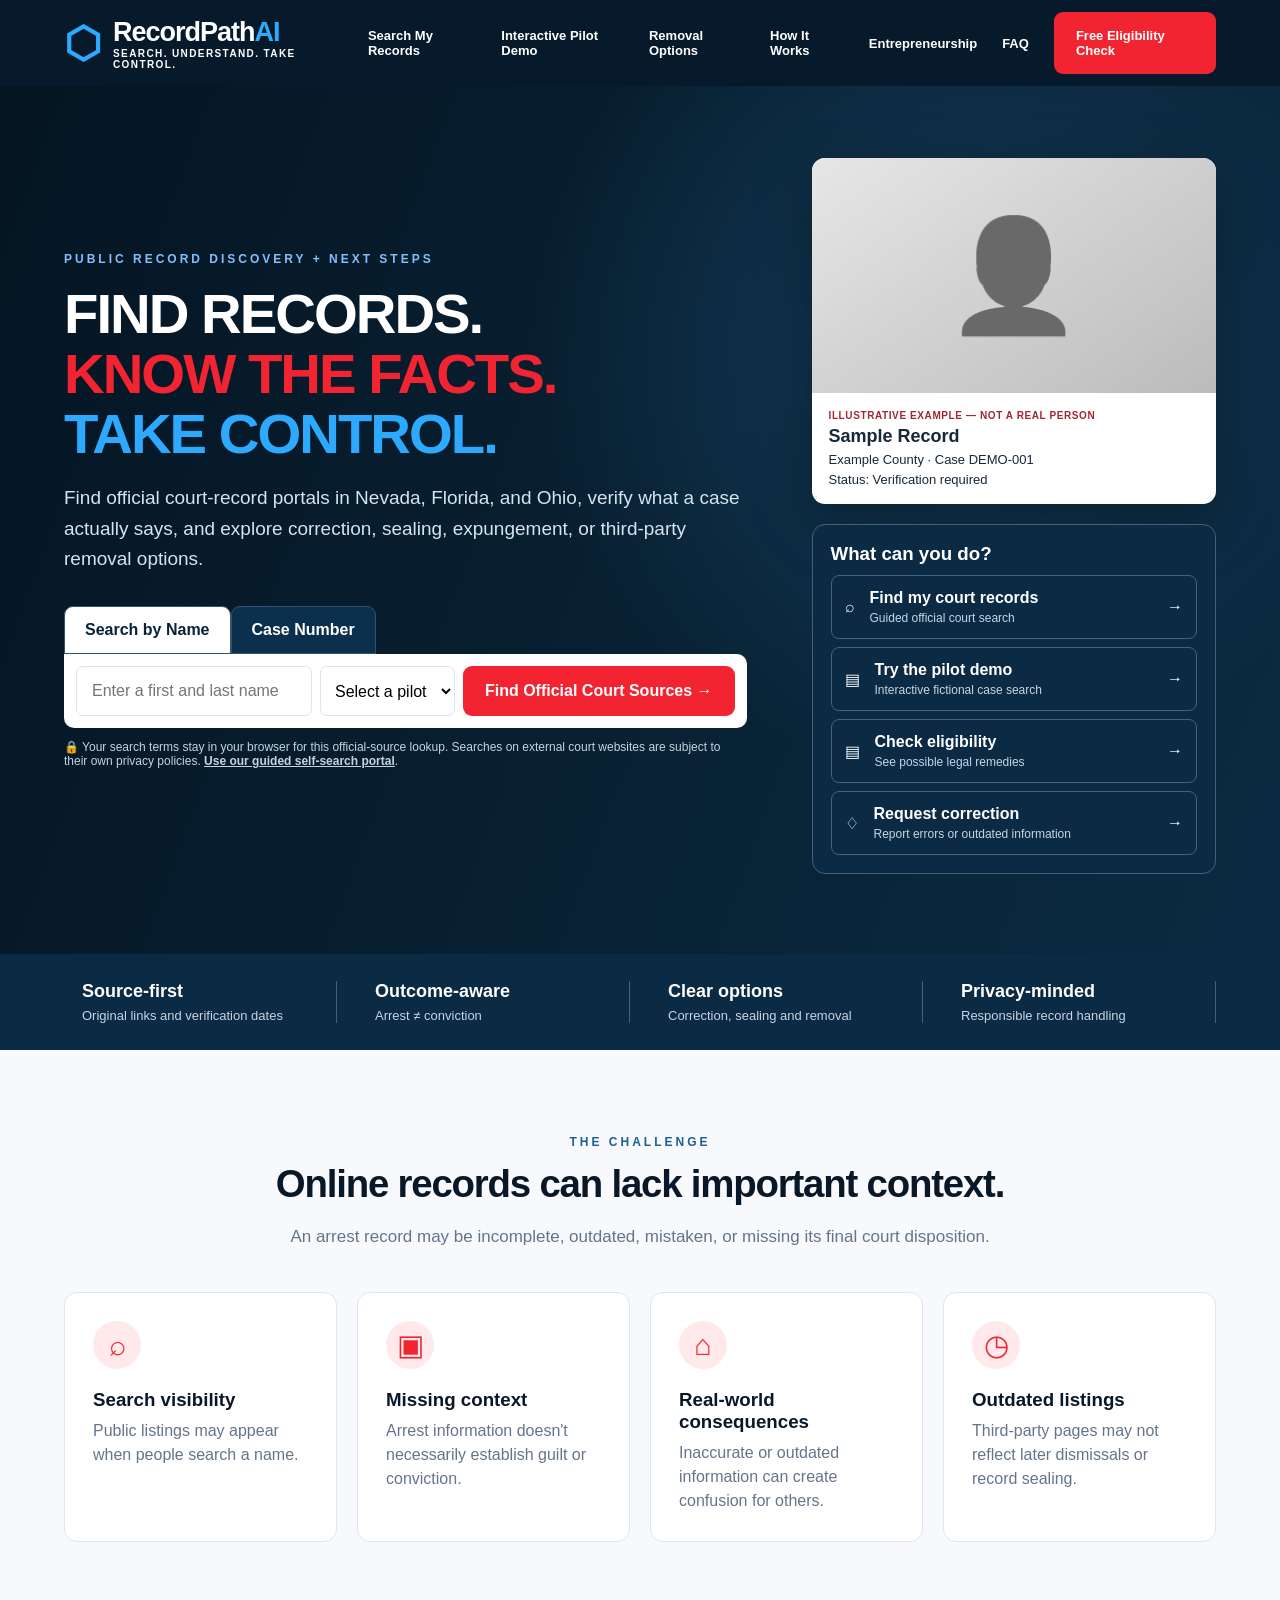
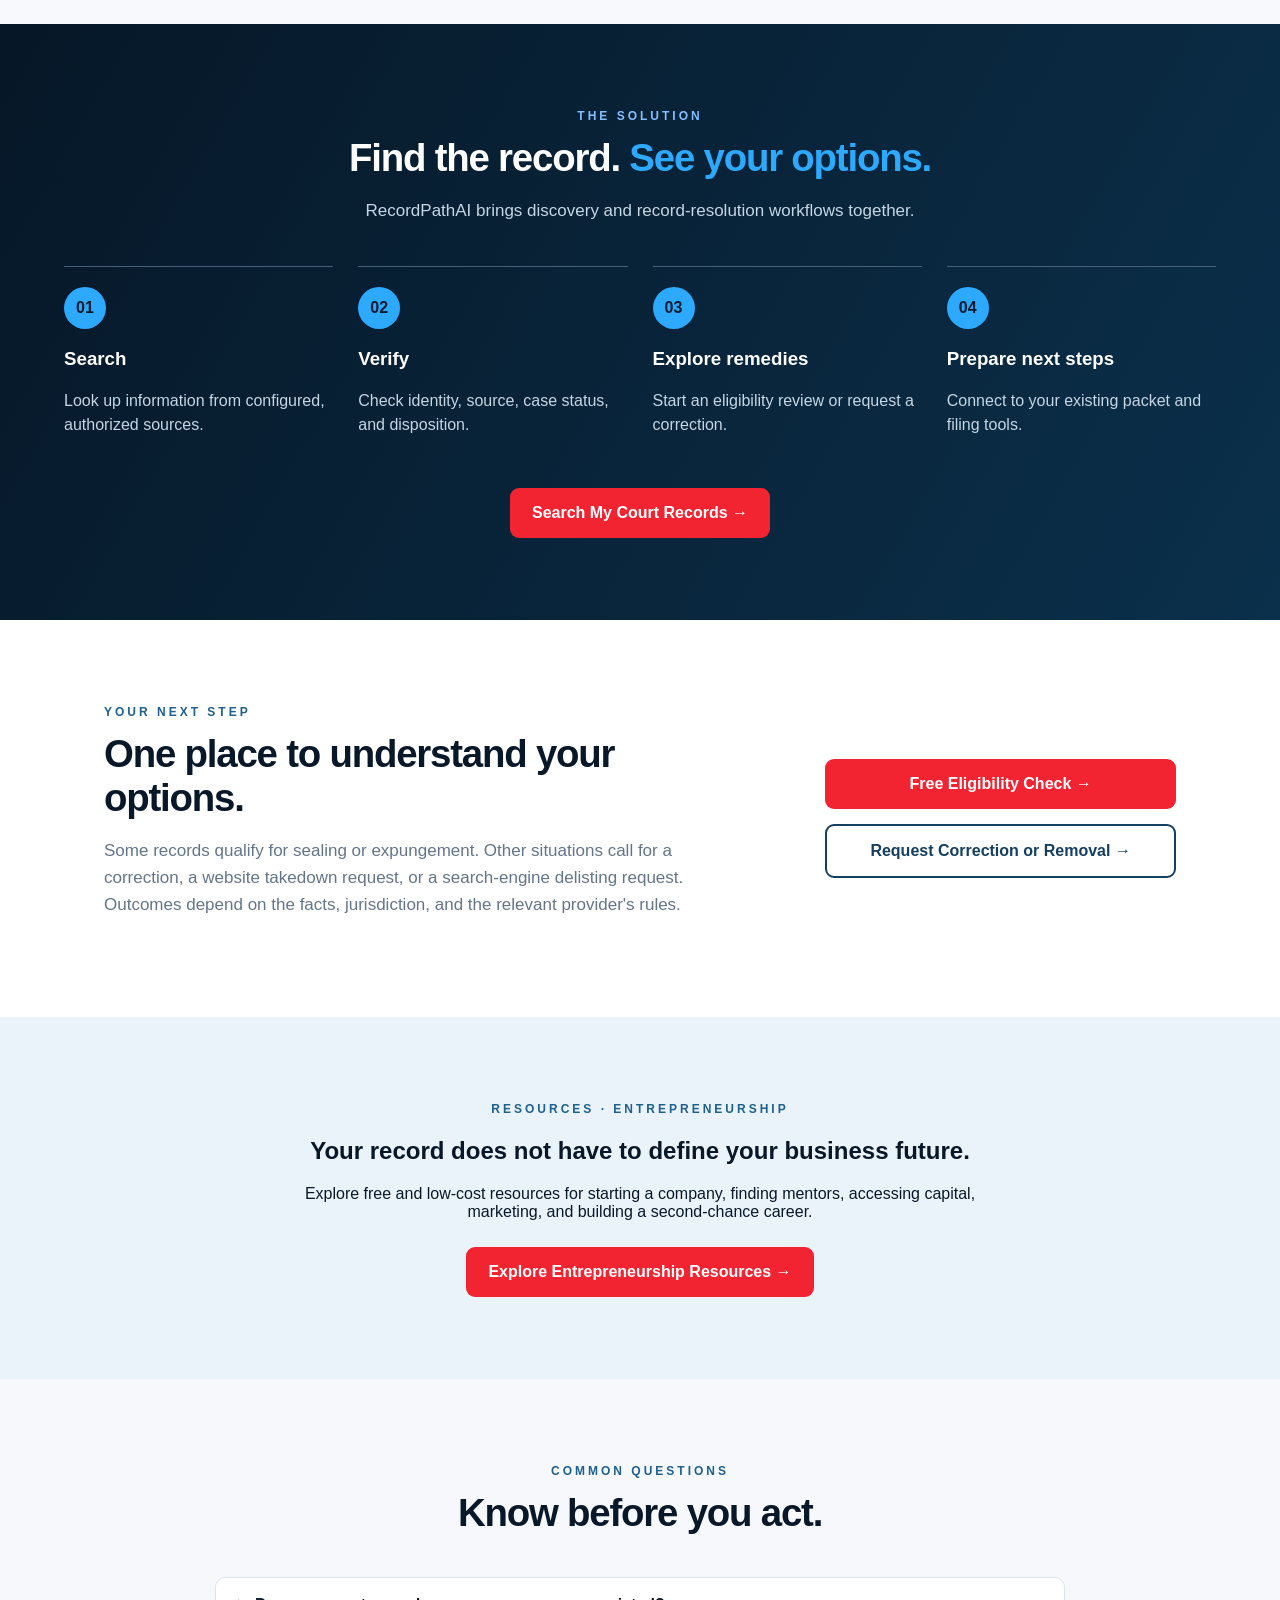
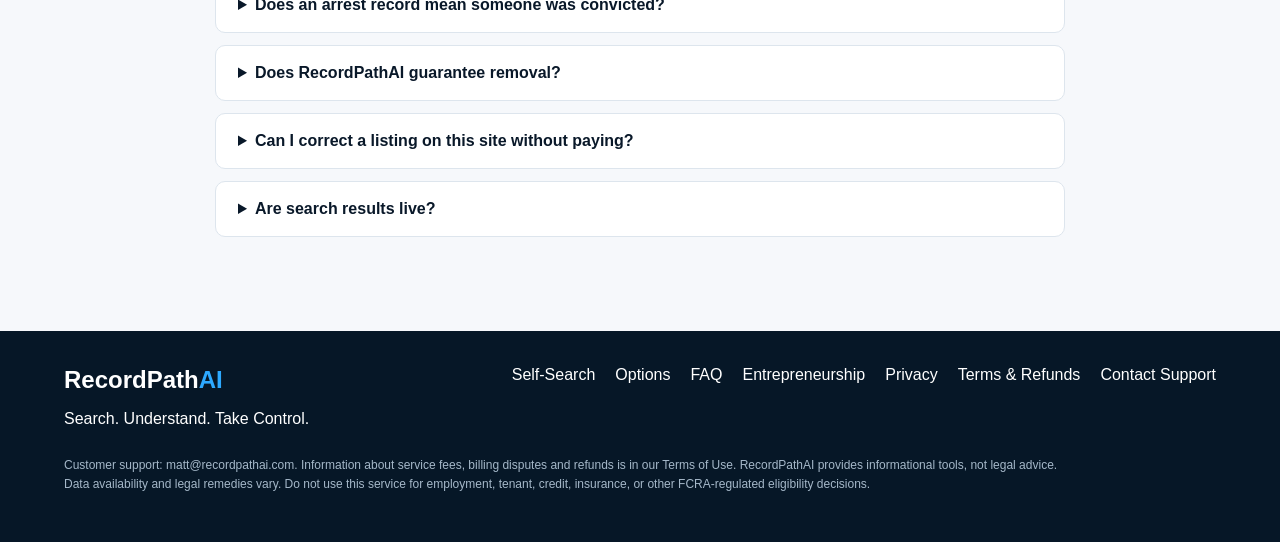
==== commit 58f27efd: "Promote live self-search portal across RecordPathAI homepage and navigation" ====
--- a/index.html
+++ b/index.html
@@ -1 +1 @@
-<!doctype html><html lang="en"><head><meta charset="utf-8"><meta name="viewport" content="width=device-width,initial-scale=1"><meta name="description" content="Search public record sources, understand case status, and explore correction, sealing, expungement, and removal options."><link rel="canonical" href="https://recordpathai.com/"><meta property="og:url" content="https://recordpathai.com/"><title>RecordPathAI | Search. Understand. Take Control.</title><link rel="stylesheet" href="assets/styles.css"></head><body><header class="nav"><a class="brand" href="#home"><span class="shield">⬡</span><span>RecordPath<span class="blue">AI</span><small>SEARCH. UNDERSTAND. TAKE CONTROL.</small></span></a><button class="menu" id="menu" aria-label="Toggle navigation" aria-expanded="false">☰</button><nav id="navlinks"><a href="#search">Search Records</a><a href="pilot-demo.html">Interactive Pilot Demo</a><a href="#options">Removal Options</a><a href="#how">How It Works</a><a href="resources/entrepreneurship.html">Entrepreneurship</a><a href="#faq">FAQ</a><a class="btn btn-red nav-cta" href="eligibility.html">Free Eligibility Check</a></nav></header><main id="home"><section class="hero"><div class="hero-inner"><div class="hero-copy"><div class="eyebrow">PUBLIC RECORD DISCOVERY + NEXT STEPS</div><h1>FIND RECORDS.<br><span class="red">KNOW THE FACTS.</span><br><span class="blue">TAKE CONTROL.</span></h1><p>Find official court-record portals in Nevada, Florida, and Ohio, verify what a case actually says, and explore correction, sealing, expungement, or third-party removal options.</p><div class="search-panel" id="search"><div class="tabs" role="tablist"><button class="tab active" data-mode="name" aria-selected="true">Search by Name</button><button class="tab" data-mode="case" aria-selected="false">Case Number</button></div><form id="searchForm"><div class="search-fields"><input id="query" name="query" type="text" placeholder="Enter a first and last name" required minlength="2" maxlength="120" aria-label="Name or case number"><select id="state" name="state" aria-label="State" required><option value="">Select a pilot state</option><option value="NV">Nevada</option><option value="FL">Florida</option><option value="OH">Ohio</option><option value="TX">Texas</option><option value="AZ">Arizona</option><option value="GA">Georgia</option><option value="AL">Alabama</option><option value="SC">South Carolina</option></select><button class="btn btn-red" type="submit">Find Official Court Sources →</button></div></form><p class="privacy">🔒 Your search terms stay in your browser for this official-source lookup. Searches on external court websites are subject to their own privacy policies.</p></div></div><div class="hero-side"><div class="sample-record"><div class="avatar" aria-hidden="true">👤</div><div class="sample-info"><span class="demo-tag">ILLUSTRATIVE EXAMPLE — NOT A REAL PERSON</span><strong>Sample Record</strong><span>Example County · Case DEMO-001</span><span>Status: Verification required</span></div></div><div class="action-card"><h3>What can you do?</h3><a href="#search">⌕ <span>Find a record<small>Find official court portals</small></span> →</a><a href="pilot-demo.html">▤ <span>Try the pilot demo<small>Interactive fictional case search</small></span> →</a><a href="eligibility.html">▤ <span>Check eligibility<small>See possible legal remedies</small></span> →</a><a href="#options">♢ <span>Request correction<small>Report errors or outdated information</small></span> →</a></div></div></div></section><section class="stat-strip"><div><b>Source-first</b><span>Original links and verification dates</span></div><div><b>Outcome-aware</b><span>Arrest ≠ conviction</span></div><div><b>Clear options</b><span>Correction, sealing and removal</span></div><div><b>Privacy-minded</b><span>Responsible record handling</span></div></section><section class="section problem"><div class="section-heading"><span class="eyebrow dark">THE CHALLENGE</span><h2>Online records can lack important context.</h2><p>An arrest record may be incomplete, outdated, mistaken, or missing its final court disposition.</p></div><div class="feature-grid"><article class="feature"><span class="feature-icon">⌕</span><h3>Search visibility</h3><p>Public listings may appear when people search a name.</p></article><article class="feature"><span class="feature-icon">▣</span><h3>Missing context</h3><p>Arrest information doesn't necessarily establish guilt or conviction.</p></article><article class="feature"><span class="feature-icon">⌂</span><h3>Real-world consequences</h3><p>Inaccurate or outdated information can create confusion for others.</p></article><article class="feature"><span class="feature-icon">◷</span><h3>Outdated listings</h3><p>Third-party pages may not reflect later dismissals or record sealing.</p></article></div></section><section class="section solution" id="how"><div class="section-heading"><span class="eyebrow">THE SOLUTION</span><h2>Find the record. <span class="blue">See your options.</span></h2><p>RecordPathAI brings discovery and record-resolution workflows together.</p></div><div class="steps"><article><span class="step-number">01</span><h3>Search</h3><p>Look up information from configured, authorized sources.</p></article><article><span class="step-number">02</span><h3>Verify</h3><p>Check identity, source, case status, and disposition.</p></article><article><span class="step-number">03</span><h3>Explore remedies</h3><p>Start an eligibility review or request a correction.</p></article><article><span class="step-number">04</span><h3>Prepare next steps</h3><p>Connect to your existing packet and filing tools.</p></article></div><a class="btn btn-red center-cta" href="#search">Search Records →</a></section><section class="section options" id="options"><div><span class="eyebrow dark">YOUR NEXT STEP</span><h2>One place to understand your options.</h2><p>Some records qualify for sealing or expungement. Other situations call for a correction, a website takedown request, or a search-engine delisting request. Outcomes depend on the facts, jurisdiction, and the relevant provider's rules.</p></div><div class="option-actions"><a class="btn btn-red" id="eligibilityButton" href="eligibility.html">Free Eligibility Check →</a><a class="btn btn-outline" id="removalButton" href="mugshot-removal.html">Request Correction or Removal →</a></div></section><section class="section entrepreneurship-teaser"><div><span class="eyebrow dark">RESOURCES · ENTREPRENEURSHIP</span><h2>Your record does not have to define your business future.</h2><p>Explore free and low-cost resources for starting a company, finding mentors, accessing capital, marketing, and building a second-chance career.</p><a class="btn btn-red" href="resources/entrepreneurship.html">Explore Entrepreneurship Resources →</a></div></section><section class="section faq" id="faq"><div class="section-heading"><span class="eyebrow dark">COMMON QUESTIONS</span><h2>Know before you act.</h2></div><details><summary>Does an arrest record mean someone was convicted?</summary><p>No. An arrest and a conviction are different. Verify the court disposition before drawing conclusions.</p></details><details><summary>Does RecordPathAI guarantee removal?</summary><p>No. Eligibility and results vary by jurisdiction, record type, and third-party policies. We do not promise a specific result.</p></details><details><summary>Can I correct a listing on this site without paying?</summary><p>Yes. Corrections and requests to remove information published by RecordPathAI are free and do not require buying a service.</p></details><details><summary>Are search results live?</summary><p>The pilot locates official court portals in Nevada, Florida, and Ohio. RecordPathAI does not yet retrieve individual cases directly. Search for your case on the linked court website; results and access restrictions vary.</p></details></section></main><footer><div class="footer-top"><div><strong>RecordPath<span class="blue">AI</span></strong><p>Search. Understand. Take Control.</p></div><div><a href="#search">Search</a><a href="#options">Options</a><a href="#faq">FAQ</a><a href="resources/entrepreneurship.html">Entrepreneurship</a><a href="privacy.html">Privacy</a><a href="terms.html">Terms &amp; Refunds</a><a href="mailto:matt@recordpathai.com">Contact Support</a></div></div><p class="legal">Customer support: <a href="mailto:matt@recordpathai.com">matt@recordpathai.com</a>. Information about service fees, billing disputes and refunds is in our <a href="terms.html">Terms of Use</a>. RecordPathAI provides informational tools, not legal advice. Data availability and legal remedies vary. Do not use this service for employment, tenant, credit, insurance, or other FCRA-regulated eligibility decisions.</p></footer><dialog id="resultsDialog"><div class="dialog-top"><h2>Record search</h2><button class="close" data-close aria-label="Close">✕</button></div><p id="resultsStatus" role="status" aria-live="polite"></p><div id="resultsList"></div></dialog><dialog id="actionDialog"><div class="dialog-top"><h2 id="actionTitle">Next steps</h2><button class="close" data-close aria-label="Close">✕</button></div><div id="actionBody"></div></dialog><script src="js/recordpath-home.js"></script></body></html>+<!doctype html><html lang="en"><head><meta charset="utf-8"><meta name="viewport" content="width=device-width,initial-scale=1"><meta name="description" content="Search public record sources, understand case status, and explore correction, sealing, expungement, and removal options."><link rel="canonical" href="https://recordpathai.com/"><meta property="og:url" content="https://recordpathai.com/"><title>RecordPathAI | Search. Understand. Take Control.</title><link rel="stylesheet" href="assets/styles.css"></head><body><header class="nav"><a class="brand" href="#home"><span class="shield">⬡</span><span>RecordPath<span class="blue">AI</span><small>SEARCH. UNDERSTAND. TAKE CONTROL.</small></span></a><button class="menu" id="menu" aria-label="Toggle navigation" aria-expanded="false">☰</button><nav id="navlinks"><a href="self-search.html">Search My Records</a><a href="pilot-demo.html">Interactive Pilot Demo</a><a href="#options">Removal Options</a><a href="#how">How It Works</a><a href="resources/entrepreneurship.html">Entrepreneurship</a><a href="#faq">FAQ</a><a class="btn btn-red nav-cta" href="eligibility.html">Free Eligibility Check</a></nav></header><main id="home"><section class="hero"><div class="hero-inner"><div class="hero-copy"><div class="eyebrow">PUBLIC RECORD DISCOVERY + NEXT STEPS</div><h1>FIND RECORDS.<br><span class="red">KNOW THE FACTS.</span><br><span class="blue">TAKE CONTROL.</span></h1><p>Find official court-record portals in Nevada, Florida, and Ohio, verify what a case actually says, and explore correction, sealing, expungement, or third-party removal options.</p><div class="search-panel" id="search"><div class="tabs" role="tablist"><button class="tab active" data-mode="name" aria-selected="true">Search by Name</button><button class="tab" data-mode="case" aria-selected="false">Case Number</button></div><form id="searchForm"><div class="search-fields"><input id="query" name="query" type="text" placeholder="Enter a first and last name" required minlength="2" maxlength="120" aria-label="Name or case number"><select id="state" name="state" aria-label="State" required><option value="">Select a pilot state</option><option value="NV">Nevada</option><option value="FL">Florida</option><option value="OH">Ohio</option><option value="TX">Texas</option><option value="AZ">Arizona</option><option value="GA">Georgia</option><option value="AL">Alabama</option><option value="SC">South Carolina</option></select><button class="btn btn-red" type="submit">Find Official Court Sources →</button></div></form><p class="privacy">🔒 Your search terms stay in your browser for this official-source lookup. Searches on external court websites are subject to their own privacy policies. <a href="self-search.html" style="text-decoration:underline;font-weight:700">Use our guided self-search portal</a>.</p></div></div><div class="hero-side"><div class="sample-record"><div class="avatar" aria-hidden="true">👤</div><div class="sample-info"><span class="demo-tag">ILLUSTRATIVE EXAMPLE — NOT A REAL PERSON</span><strong>Sample Record</strong><span>Example County · Case DEMO-001</span><span>Status: Verification required</span></div></div><div class="action-card"><h3>What can you do?</h3><a href="self-search.html">⌕ <span>Find my court records<small>Guided official court search</small></span> →</a><a href="pilot-demo.html">▤ <span>Try the pilot demo<small>Interactive fictional case search</small></span> →</a><a href="eligibility.html">▤ <span>Check eligibility<small>See possible legal remedies</small></span> →</a><a href="#options">♢ <span>Request correction<small>Report errors or outdated information</small></span> →</a></div></div></div></section><section class="stat-strip"><div><b>Source-first</b><span>Original links and verification dates</span></div><div><b>Outcome-aware</b><span>Arrest ≠ conviction</span></div><div><b>Clear options</b><span>Correction, sealing and removal</span></div><div><b>Privacy-minded</b><span>Responsible record handling</span></div></section><section class="section problem"><div class="section-heading"><span class="eyebrow dark">THE CHALLENGE</span><h2>Online records can lack important context.</h2><p>An arrest record may be incomplete, outdated, mistaken, or missing its final court disposition.</p></div><div class="feature-grid"><article class="feature"><span class="feature-icon">⌕</span><h3>Search visibility</h3><p>Public listings may appear when people search a name.</p></article><article class="feature"><span class="feature-icon">▣</span><h3>Missing context</h3><p>Arrest information doesn't necessarily establish guilt or conviction.</p></article><article class="feature"><span class="feature-icon">⌂</span><h3>Real-world consequences</h3><p>Inaccurate or outdated information can create confusion for others.</p></article><article class="feature"><span class="feature-icon">◷</span><h3>Outdated listings</h3><p>Third-party pages may not reflect later dismissals or record sealing.</p></article></div></section><section class="section solution" id="how"><div class="section-heading"><span class="eyebrow">THE SOLUTION</span><h2>Find the record. <span class="blue">See your options.</span></h2><p>RecordPathAI brings discovery and record-resolution workflows together.</p></div><div class="steps"><article><span class="step-number">01</span><h3>Search</h3><p>Look up information from configured, authorized sources.</p></article><article><span class="step-number">02</span><h3>Verify</h3><p>Check identity, source, case status, and disposition.</p></article><article><span class="step-number">03</span><h3>Explore remedies</h3><p>Start an eligibility review or request a correction.</p></article><article><span class="step-number">04</span><h3>Prepare next steps</h3><p>Connect to your existing packet and filing tools.</p></article></div><a class="btn btn-red center-cta" href="self-search.html">Search My Court Records →</a></section><section class="section options" id="options"><div><span class="eyebrow dark">YOUR NEXT STEP</span><h2>One place to understand your options.</h2><p>Some records qualify for sealing or expungement. Other situations call for a correction, a website takedown request, or a search-engine delisting request. Outcomes depend on the facts, jurisdiction, and the relevant provider's rules.</p></div><div class="option-actions"><a class="btn btn-red" id="eligibilityButton" href="eligibility.html">Free Eligibility Check →</a><a class="btn btn-outline" id="removalButton" href="mugshot-removal.html">Request Correction or Removal →</a></div></section><section class="section entrepreneurship-teaser"><div><span class="eyebrow dark">RESOURCES · ENTREPRENEURSHIP</span><h2>Your record does not have to define your business future.</h2><p>Explore free and low-cost resources for starting a company, finding mentors, accessing capital, marketing, and building a second-chance career.</p><a class="btn btn-red" href="resources/entrepreneurship.html">Explore Entrepreneurship Resources →</a></div></section><section class="section faq" id="faq"><div class="section-heading"><span class="eyebrow dark">COMMON QUESTIONS</span><h2>Know before you act.</h2></div><details><summary>Does an arrest record mean someone was convicted?</summary><p>No. An arrest and a conviction are different. Verify the court disposition before drawing conclusions.</p></details><details><summary>Does RecordPathAI guarantee removal?</summary><p>No. Eligibility and results vary by jurisdiction, record type, and third-party policies. We do not promise a specific result.</p></details><details><summary>Can I correct a listing on this site without paying?</summary><p>Yes. Corrections and requests to remove information published by RecordPathAI are free and do not require buying a service.</p></details><details><summary>Are search results live?</summary><p>The pilot locates official court portals in Nevada, Florida, and Ohio. RecordPathAI does not yet retrieve individual cases directly. Search for your case on the linked court website; results and access restrictions vary.</p></details></section></main><footer><div class="footer-top"><div><strong>RecordPath<span class="blue">AI</span></strong><p>Search. Understand. Take Control.</p></div><div><a href="self-search.html">Self-Search</a><a href="#options">Options</a><a href="#faq">FAQ</a><a href="resources/entrepreneurship.html">Entrepreneurship</a><a href="privacy.html">Privacy</a><a href="terms.html">Terms &amp; Refunds</a><a href="mailto:matt@recordpathai.com">Contact Support</a></div></div><p class="legal">Customer support: <a href="mailto:matt@recordpathai.com">matt@recordpathai.com</a>. Information about service fees, billing disputes and refunds is in our <a href="terms.html">Terms of Use</a>. RecordPathAI provides informational tools, not legal advice. Data availability and legal remedies vary. Do not use this service for employment, tenant, credit, insurance, or other FCRA-regulated eligibility decisions.</p></footer><dialog id="resultsDialog"><div class="dialog-top"><h2>Record search</h2><button class="close" data-close aria-label="Close">✕</button></div><p id="resultsStatus" role="status" aria-live="polite"></p><div id="resultsList"></div></dialog><dialog id="actionDialog"><div class="dialog-top"><h2 id="actionTitle">Next steps</h2><button class="close" data-close aria-label="Close">✕</button></div><div id="actionBody"></div></dialog><script src="js/recordpath-home.js"></script></body></html>
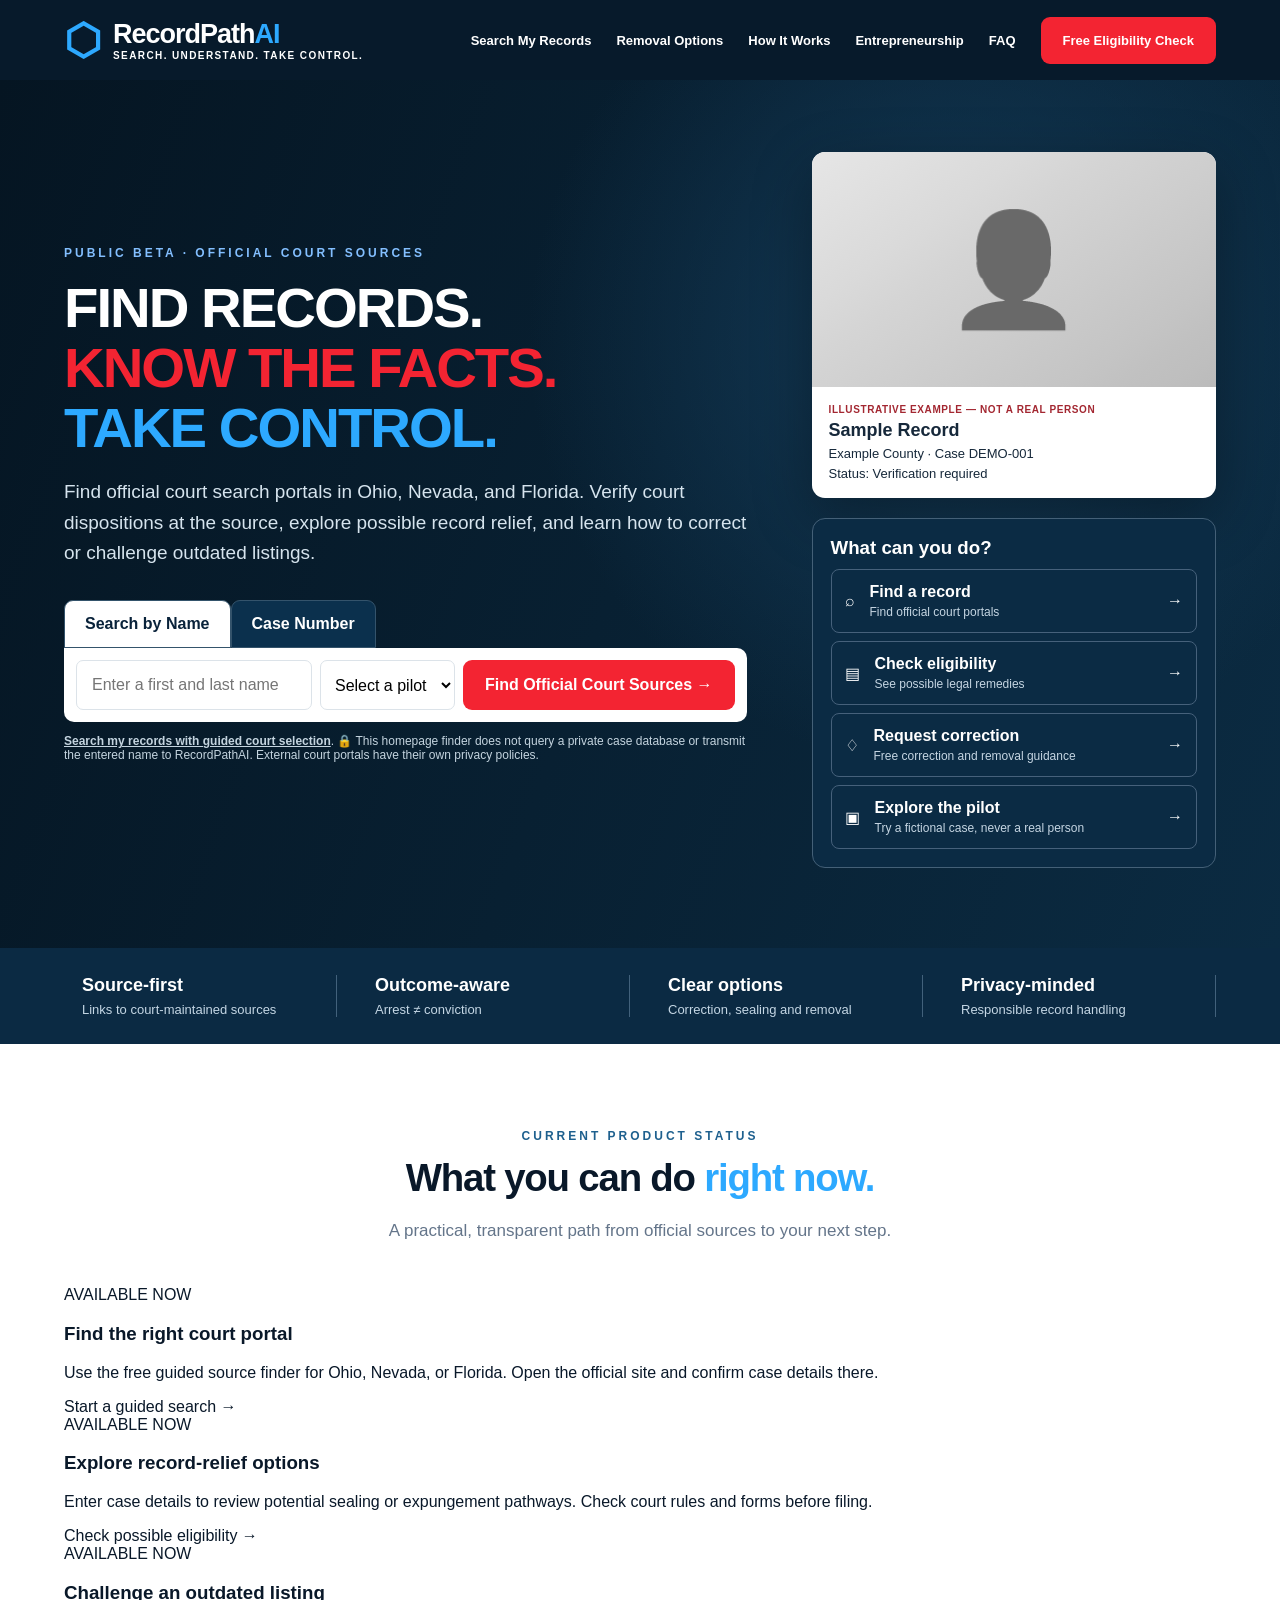
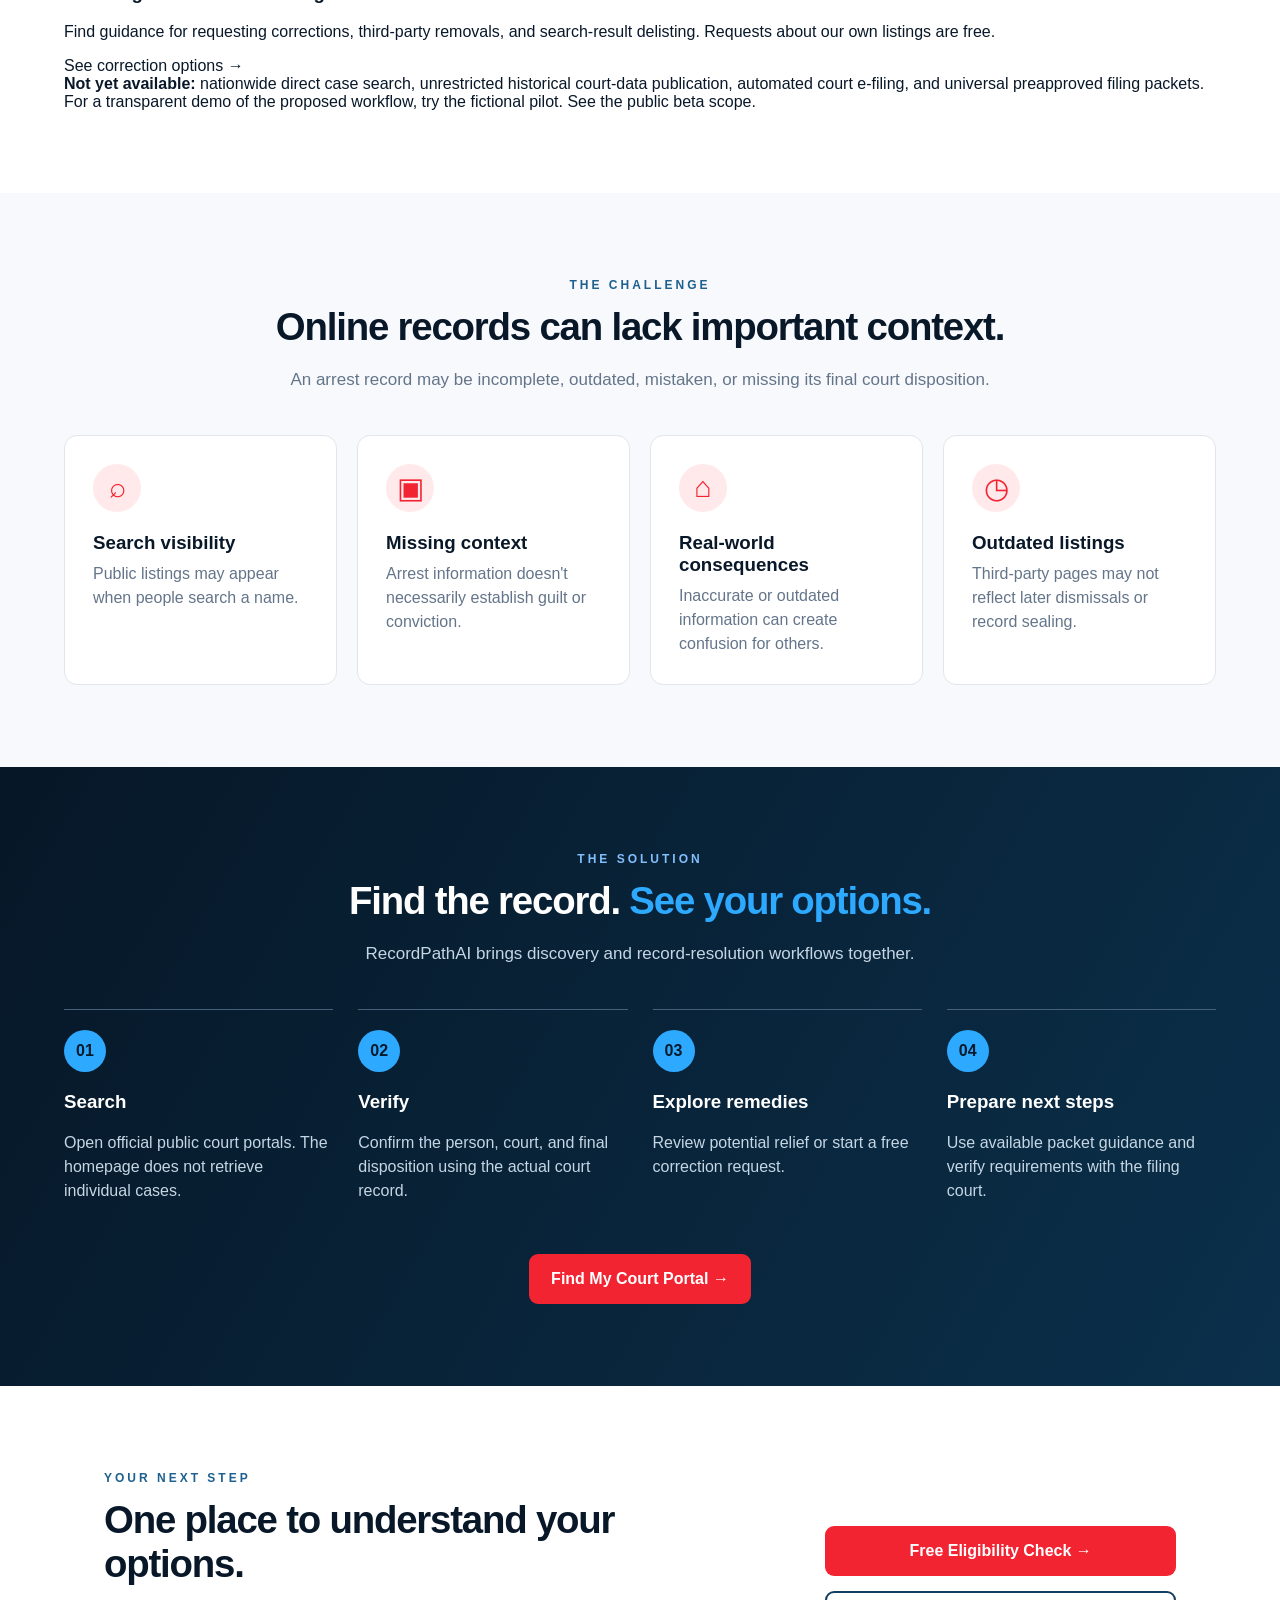
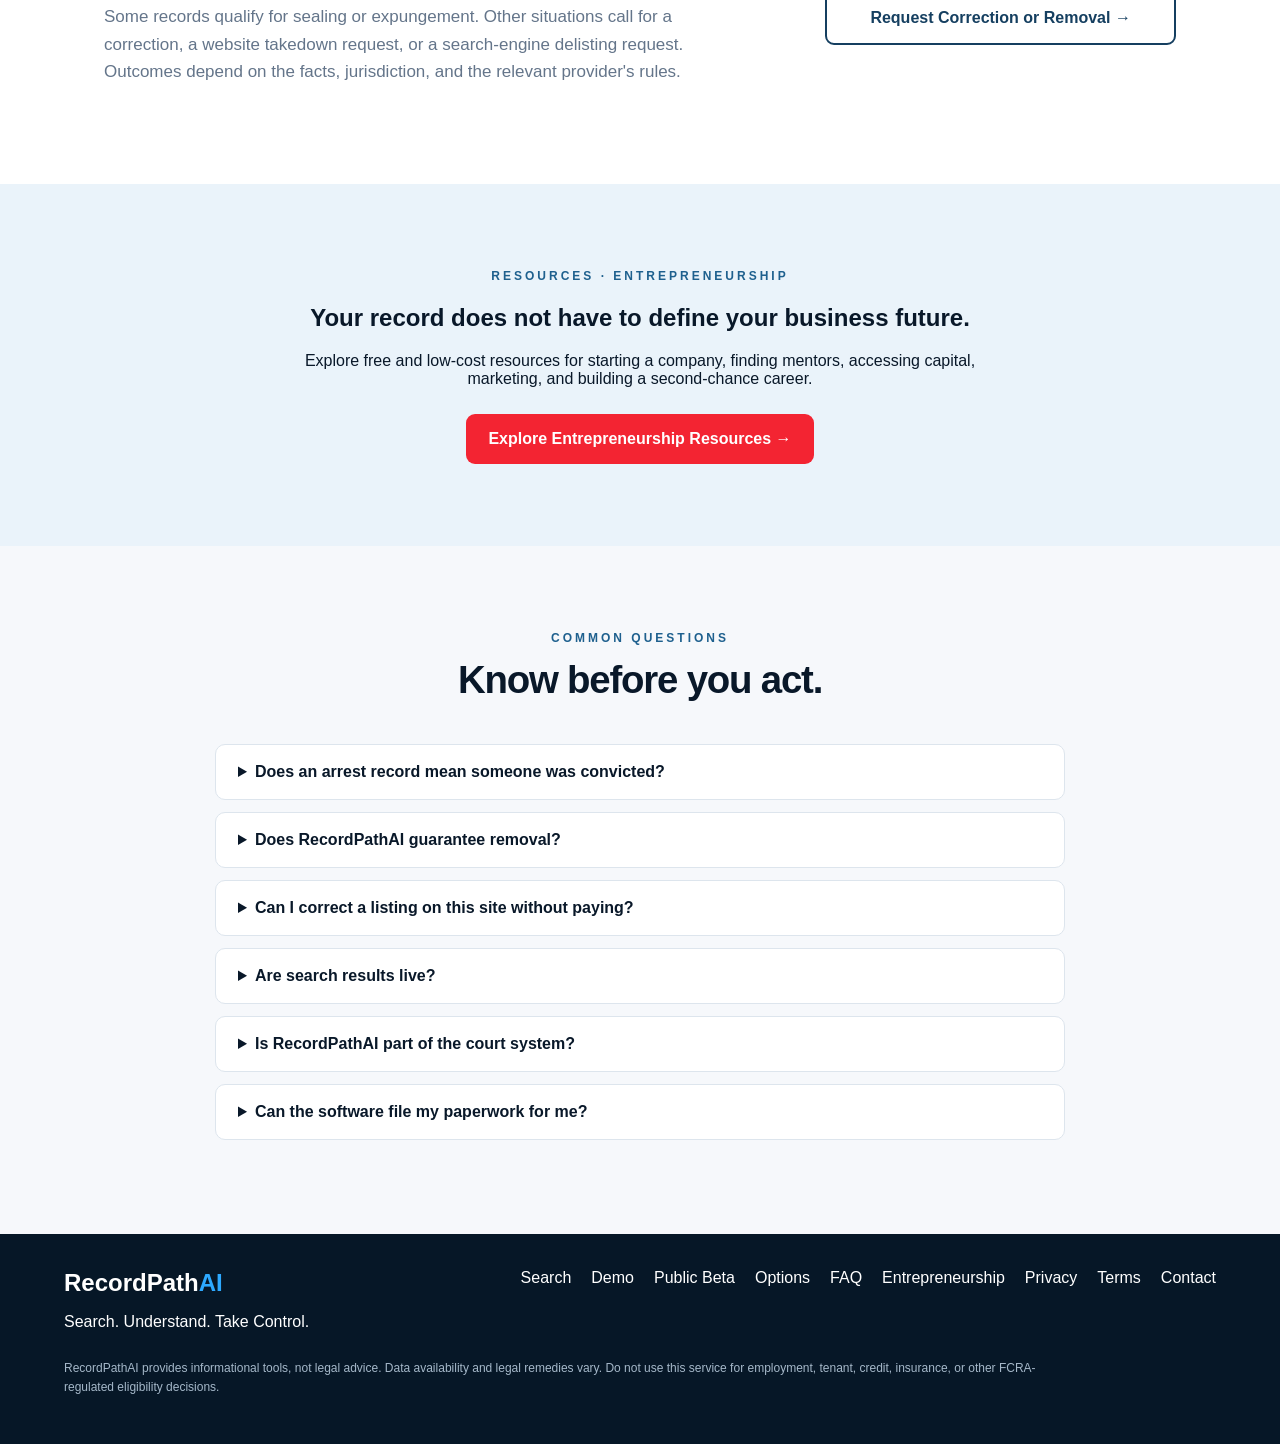
==== commit 05c4564f: "Sync accessible beta website and accurate capability messaging" ====
--- a/index.html
+++ b/index.html
@@ -1 +1,11 @@
-<!doctype html><html lang="en"><head><meta charset="utf-8"><meta name="viewport" content="width=device-width,initial-scale=1"><meta name="description" content="Search public record sources, understand case status, and explore correction, sealing, expungement, and removal options."><link rel="canonical" href="https://recordpathai.com/"><meta property="og:url" content="https://recordpathai.com/"><title>RecordPathAI | Search. Understand. Take Control.</title><link rel="stylesheet" href="assets/styles.css"></head><body><header class="nav"><a class="brand" href="#home"><span class="shield">⬡</span><span>RecordPath<span class="blue">AI</span><small>SEARCH. UNDERSTAND. TAKE CONTROL.</small></span></a><button class="menu" id="menu" aria-label="Toggle navigation" aria-expanded="false">☰</button><nav id="navlinks"><a href="self-search.html">Search My Records</a><a href="pilot-demo.html">Interactive Pilot Demo</a><a href="#options">Removal Options</a><a href="#how">How It Works</a><a href="resources/entrepreneurship.html">Entrepreneurship</a><a href="#faq">FAQ</a><a class="btn btn-red nav-cta" href="eligibility.html">Free Eligibility Check</a></nav></header><main id="home"><section class="hero"><div class="hero-inner"><div class="hero-copy"><div class="eyebrow">PUBLIC RECORD DISCOVERY + NEXT STEPS</div><h1>FIND RECORDS.<br><span class="red">KNOW THE FACTS.</span><br><span class="blue">TAKE CONTROL.</span></h1><p>Find official court-record portals in Nevada, Florida, and Ohio, verify what a case actually says, and explore correction, sealing, expungement, or third-party removal options.</p><div class="search-panel" id="search"><div class="tabs" role="tablist"><button class="tab active" data-mode="name" aria-selected="true">Search by Name</button><button class="tab" data-mode="case" aria-selected="false">Case Number</button></div><form id="searchForm"><div class="search-fields"><input id="query" name="query" type="text" placeholder="Enter a first and last name" required minlength="2" maxlength="120" aria-label="Name or case number"><select id="state" name="state" aria-label="State" required><option value="">Select a pilot state</option><option value="NV">Nevada</option><option value="FL">Florida</option><option value="OH">Ohio</option><option value="TX">Texas</option><option value="AZ">Arizona</option><option value="GA">Georgia</option><option value="AL">Alabama</option><option value="SC">South Carolina</option></select><button class="btn btn-red" type="submit">Find Official Court Sources →</button></div></form><p class="privacy">🔒 Your search terms stay in your browser for this official-source lookup. Searches on external court websites are subject to their own privacy policies. <a href="self-search.html" style="text-decoration:underline;font-weight:700">Use our guided self-search portal</a>.</p></div></div><div class="hero-side"><div class="sample-record"><div class="avatar" aria-hidden="true">👤</div><div class="sample-info"><span class="demo-tag">ILLUSTRATIVE EXAMPLE — NOT A REAL PERSON</span><strong>Sample Record</strong><span>Example County · Case DEMO-001</span><span>Status: Verification required</span></div></div><div class="action-card"><h3>What can you do?</h3><a href="self-search.html">⌕ <span>Find my court records<small>Guided official court search</small></span> →</a><a href="pilot-demo.html">▤ <span>Try the pilot demo<small>Interactive fictional case search</small></span> →</a><a href="eligibility.html">▤ <span>Check eligibility<small>See possible legal remedies</small></span> →</a><a href="#options">♢ <span>Request correction<small>Report errors or outdated information</small></span> →</a></div></div></div></section><section class="stat-strip"><div><b>Source-first</b><span>Original links and verification dates</span></div><div><b>Outcome-aware</b><span>Arrest ≠ conviction</span></div><div><b>Clear options</b><span>Correction, sealing and removal</span></div><div><b>Privacy-minded</b><span>Responsible record handling</span></div></section><section class="section problem"><div class="section-heading"><span class="eyebrow dark">THE CHALLENGE</span><h2>Online records can lack important context.</h2><p>An arrest record may be incomplete, outdated, mistaken, or missing its final court disposition.</p></div><div class="feature-grid"><article class="feature"><span class="feature-icon">⌕</span><h3>Search visibility</h3><p>Public listings may appear when people search a name.</p></article><article class="feature"><span class="feature-icon">▣</span><h3>Missing context</h3><p>Arrest information doesn't necessarily establish guilt or conviction.</p></article><article class="feature"><span class="feature-icon">⌂</span><h3>Real-world consequences</h3><p>Inaccurate or outdated information can create confusion for others.</p></article><article class="feature"><span class="feature-icon">◷</span><h3>Outdated listings</h3><p>Third-party pages may not reflect later dismissals or record sealing.</p></article></div></section><section class="section solution" id="how"><div class="section-heading"><span class="eyebrow">THE SOLUTION</span><h2>Find the record. <span class="blue">See your options.</span></h2><p>RecordPathAI brings discovery and record-resolution workflows together.</p></div><div class="steps"><article><span class="step-number">01</span><h3>Search</h3><p>Look up information from configured, authorized sources.</p></article><article><span class="step-number">02</span><h3>Verify</h3><p>Check identity, source, case status, and disposition.</p></article><article><span class="step-number">03</span><h3>Explore remedies</h3><p>Start an eligibility review or request a correction.</p></article><article><span class="step-number">04</span><h3>Prepare next steps</h3><p>Connect to your existing packet and filing tools.</p></article></div><a class="btn btn-red center-cta" href="self-search.html">Search My Court Records →</a></section><section class="section options" id="options"><div><span class="eyebrow dark">YOUR NEXT STEP</span><h2>One place to understand your options.</h2><p>Some records qualify for sealing or expungement. Other situations call for a correction, a website takedown request, or a search-engine delisting request. Outcomes depend on the facts, jurisdiction, and the relevant provider's rules.</p></div><div class="option-actions"><a class="btn btn-red" id="eligibilityButton" href="eligibility.html">Free Eligibility Check →</a><a class="btn btn-outline" id="removalButton" href="mugshot-removal.html">Request Correction or Removal →</a></div></section><section class="section entrepreneurship-teaser"><div><span class="eyebrow dark">RESOURCES · ENTREPRENEURSHIP</span><h2>Your record does not have to define your business future.</h2><p>Explore free and low-cost resources for starting a company, finding mentors, accessing capital, marketing, and building a second-chance career.</p><a class="btn btn-red" href="resources/entrepreneurship.html">Explore Entrepreneurship Resources →</a></div></section><section class="section faq" id="faq"><div class="section-heading"><span class="eyebrow dark">COMMON QUESTIONS</span><h2>Know before you act.</h2></div><details><summary>Does an arrest record mean someone was convicted?</summary><p>No. An arrest and a conviction are different. Verify the court disposition before drawing conclusions.</p></details><details><summary>Does RecordPathAI guarantee removal?</summary><p>No. Eligibility and results vary by jurisdiction, record type, and third-party policies. We do not promise a specific result.</p></details><details><summary>Can I correct a listing on this site without paying?</summary><p>Yes. Corrections and requests to remove information published by RecordPathAI are free and do not require buying a service.</p></details><details><summary>Are search results live?</summary><p>The pilot locates official court portals in Nevada, Florida, and Ohio. RecordPathAI does not yet retrieve individual cases directly. Search for your case on the linked court website; results and access restrictions vary.</p></details></section></main><footer><div class="footer-top"><div><strong>RecordPath<span class="blue">AI</span></strong><p>Search. Understand. Take Control.</p></div><div><a href="self-search.html">Self-Search</a><a href="#options">Options</a><a href="#faq">FAQ</a><a href="resources/entrepreneurship.html">Entrepreneurship</a><a href="privacy.html">Privacy</a><a href="terms.html">Terms &amp; Refunds</a><a href="mailto:matt@recordpathai.com">Contact Support</a></div></div><p class="legal">Customer support: <a href="mailto:matt@recordpathai.com">matt@recordpathai.com</a>. Information about service fees, billing disputes and refunds is in our <a href="terms.html">Terms of Use</a>. RecordPathAI provides informational tools, not legal advice. Data availability and legal remedies vary. Do not use this service for employment, tenant, credit, insurance, or other FCRA-regulated eligibility decisions.</p></footer><dialog id="resultsDialog"><div class="dialog-top"><h2>Record search</h2><button class="close" data-close aria-label="Close">✕</button></div><p id="resultsStatus" role="status" aria-live="polite"></p><div id="resultsList"></div></dialog><dialog id="actionDialog"><div class="dialog-top"><h2 id="actionTitle">Next steps</h2><button class="close" data-close aria-label="Close">✕</button></div><div id="actionBody"></div></dialog><script src="js/recordpath-home.js"></script></body></html>+<!doctype html><html lang="en"><head><meta charset="utf-8"><meta name="viewport" content="width=device-width,initial-scale=1"><meta name="description" content="Find official court-record search portals for Ohio, Nevada, and Florida, explore sealing and expungement eligibility, and prepare free correction or removal requests."><title>RecordPathAI | Free Court Record Search & Record Relief Guidance</title>
+<link rel="canonical" href="https://recordpathai.com/">
+<meta name="robots" content="index,follow,max-image-preview:large">
+<meta property="og:type" content="website">
+<meta property="og:site_name" content="RecordPathAI">
+<meta property="og:title" content="RecordPathAI — Search. Understand. Take Control.">
+<meta property="og:description" content="Find official court search portals and learn about correction, sealing, expungement, and free mugshot removal requests.">
+<meta property="og:url" content="https://recordpathai.com/">
+<meta property="og:image" content="https://recordpathai.com/assets/images/logo/RecordPathAI_Logo_Transparent.png">
+<meta name="twitter:card" content="summary">
+<script type="application/ld+json">{"@context":"https://schema.org","@type":"Organization","name":"RecordPathAI","url":"https://recordpathai.com/","description":"Guided discovery of official court-record portals, record-relief eligibility information, and removal resources.","logo":"https://recordpathai.com/assets/images/logo/RecordPathAI_Logo_Transparent.png"}</script><link rel="stylesheet" href="assets/styles.css"></head><body><header class="nav"><a class="brand" href="#home"><span class="shield">⬡</span><span>RecordPath<span class="blue">AI</span><small>SEARCH. UNDERSTAND. TAKE CONTROL.</small></span></a><button class="menu" id="menu" aria-label="Toggle navigation" aria-expanded="false">☰</button><nav id="navlinks"><a href="self-search.html">Search My Records</a><a href="#options">Removal Options</a><a href="#how">How It Works</a><a href="resources/entrepreneurship.html">Entrepreneurship</a><a href="#faq">FAQ</a><a class="btn btn-red nav-cta" href="eligibility.html">Free Eligibility Check</a></nav></header><main id="home"><section class="hero"><div class="hero-inner"><div class="hero-copy"><div class="eyebrow">PUBLIC BETA · OFFICIAL COURT SOURCES</div><h1>FIND RECORDS.<br><span class="red">KNOW THE FACTS.</span><br><span class="blue">TAKE CONTROL.</span></h1><p>Find official court search portals in Ohio, Nevada, and Florida. Verify court dispositions at the source, explore possible record relief, and learn how to correct or challenge outdated listings.</p><div class="search-panel" id="search"><div class="tabs" role="tablist" aria-label="Court source search type"><button type="button" class="tab active" role="tab" data-mode="name" aria-selected="true">Search by Name</button><button type="button" class="tab" role="tab" data-mode="case" aria-selected="false">Case Number</button></div><form id="searchForm"><div class="search-fields"><input id="query" name="query" type="text" placeholder="Enter a first and last name" required minlength="2" maxlength="120" aria-label="Name or case number"><select id="state" name="state" aria-label="State" required><option value="">Select a pilot state</option><option value="NV">Nevada</option><option value="FL">Florida</option><option value="OH">Ohio</option></select><button class="btn btn-red" type="submit">Find Official Court Sources →</button></div></form><p class="privacy"><a href="self-search.html" style="font-weight:700;text-decoration:underline">Search my records with guided court selection</a>. 🔒 This homepage finder does not query a private case database or transmit the entered name to RecordPathAI. External court portals have their own privacy policies.</p></div></div><div class="hero-side"><div class="sample-record"><div class="avatar" aria-hidden="true">👤</div><div class="sample-info"><span class="demo-tag">ILLUSTRATIVE EXAMPLE — NOT A REAL PERSON</span><strong>Sample Record</strong><span>Example County · Case DEMO-001</span><span>Status: Verification required</span></div></div><div class="action-card"><h3>What can you do?</h3><a href="#search">⌕ <span>Find a record<small>Find official court portals</small></span> →</a><a href="eligibility.html">▤ <span>Check eligibility<small>See possible legal remedies</small></span> →</a><a href="mugshot-removal.html">♢ <span>Request correction<small>Free correction and removal guidance</small></span> →</a><a href="pilot-demo.html">▣ <span>Explore the pilot<small>Try a fictional case, never a real person</small></span> →</a></div></div></div></section><section class="stat-strip"><div><b>Source-first</b><span>Links to court-maintained sources</span></div><div><b>Outcome-aware</b><span>Arrest ≠ conviction</span></div><div><b>Clear options</b><span>Correction, sealing and removal</span></div><div><b>Privacy-minded</b><span>Responsible record handling</span></div></section><section class="section availability" id="availability"><div class="section-heading"><span class="eyebrow dark">CURRENT PRODUCT STATUS</span><h2>What you can do <span class="blue">right now.</span></h2><p>A practical, transparent path from official sources to your next step.</p></div><div class="availability-grid"><article class="availability-card"><span class="availability-tag">AVAILABLE NOW</span><h3>Find the right court portal</h3><p>Use the free guided source finder for Ohio, Nevada, or Florida. Open the official site and confirm case details there.</p><a href="self-search.html">Start a guided search →</a></article><article class="availability-card"><span class="availability-tag">AVAILABLE NOW</span><h3>Explore record-relief options</h3><p>Enter case details to review potential sealing or expungement pathways. Check court rules and forms before filing.</p><a href="eligibility.html">Check possible eligibility →</a></article><article class="availability-card"><span class="availability-tag">AVAILABLE NOW</span><h3>Challenge an outdated listing</h3><p>Find guidance for requesting corrections, third-party removals, and search-result delisting. Requests about our own listings are free.</p><a href="mugshot-removal.html">See correction options →</a></article></div><div class="availability-note"><strong>Not yet available:</strong> nationwide direct case search, unrestricted historical court-data publication, automated court e-filing, and universal preapproved filing packets. For a transparent demo of the proposed workflow, <a href="pilot-demo.html">try the fictional pilot</a>. <a href="launch.html">See the public beta scope</a>.</div></section><section class="section problem"><div class="section-heading"><span class="eyebrow dark">THE CHALLENGE</span><h2>Online records can lack important context.</h2><p>An arrest record may be incomplete, outdated, mistaken, or missing its final court disposition.</p></div><div class="feature-grid"><article class="feature"><span class="feature-icon">⌕</span><h3>Search visibility</h3><p>Public listings may appear when people search a name.</p></article><article class="feature"><span class="feature-icon">▣</span><h3>Missing context</h3><p>Arrest information doesn't necessarily establish guilt or conviction.</p></article><article class="feature"><span class="feature-icon">⌂</span><h3>Real-world consequences</h3><p>Inaccurate or outdated information can create confusion for others.</p></article><article class="feature"><span class="feature-icon">◷</span><h3>Outdated listings</h3><p>Third-party pages may not reflect later dismissals or record sealing.</p></article></div></section><section class="section solution" id="how"><div class="section-heading"><span class="eyebrow">THE SOLUTION</span><h2>Find the record. <span class="blue">See your options.</span></h2><p>RecordPathAI brings discovery and record-resolution workflows together.</p></div><div class="steps"><article><span class="step-number">01</span><h3>Search</h3><p>Open official public court portals. The homepage does not retrieve individual cases.</p></article><article><span class="step-number">02</span><h3>Verify</h3><p>Confirm the person, court, and final disposition using the actual court record.</p></article><article><span class="step-number">03</span><h3>Explore remedies</h3><p>Review potential relief or start a free correction request.</p></article><article><span class="step-number">04</span><h3>Prepare next steps</h3><p>Use available packet guidance and verify requirements with the filing court.</p></article></div><a class="btn btn-red center-cta" href="self-search.html">Find My Court Portal →</a></section><section class="section options" id="options"><div><span class="eyebrow dark">YOUR NEXT STEP</span><h2>One place to understand your options.</h2><p>Some records qualify for sealing or expungement. Other situations call for a correction, a website takedown request, or a search-engine delisting request. Outcomes depend on the facts, jurisdiction, and the relevant provider's rules.</p></div><div class="option-actions"><a class="btn btn-red" id="eligibilityButton" href="eligibility.html">Free Eligibility Check →</a><a class="btn btn-outline" id="removalButton" href="mugshot-removal.html">Request Correction or Removal →</a></div></section><section class="section entrepreneurship-teaser"><div><span class="eyebrow dark">RESOURCES · ENTREPRENEURSHIP</span><h2>Your record does not have to define your business future.</h2><p>Explore free and low-cost resources for starting a company, finding mentors, accessing capital, marketing, and building a second-chance career.</p><a class="btn btn-red" href="resources/entrepreneurship.html">Explore Entrepreneurship Resources →</a></div></section><section class="section faq" id="faq"><div class="section-heading"><span class="eyebrow dark">COMMON QUESTIONS</span><h2>Know before you act.</h2></div><details><summary>Does an arrest record mean someone was convicted?</summary><p>No. An arrest and a conviction are different. Verify the court disposition before drawing conclusions.</p></details><details><summary>Does RecordPathAI guarantee removal?</summary><p>No. Eligibility and results vary by jurisdiction, record type, and third-party policies. We do not promise a specific result.</p></details><details><summary>Can I correct a listing on this site without paying?</summary><p>Yes. Corrections and requests to remove information published by RecordPathAI are free and do not require buying a service.</p></details><details><summary>Are search results live?</summary><p>The homepage finds official portals in Ohio, Nevada, and Florida; it does not fetch or verify individual cases. The separate guided Wood County pilot is restricted until authorized, current-status-verified court data is available. An empty response does not prove that no record exists.</p></details><details><summary>Is RecordPathAI part of the court system?</summary><p>No. RecordPathAI is an independent informational service, not a court, law firm, or government agency. Court orders and published filing instructions control.</p></details><details><summary>Can the software file my paperwork for me?</summary><p>Do not assume that direct e-filing is available. Packet tools and payment options vary by jurisdiction and workflow. Review every form, court requirement, filing fee, and submission method before taking action.</p></details></section></main><footer><div class="footer-top"><div><strong>RecordPath<span class="blue">AI</span></strong><p>Search. Understand. Take Control.</p></div><div><a href="self-search.html">Search</a><a href="pilot-demo.html">Demo</a><a href="launch.html">Public Beta</a><a href="#options">Options</a><a href="#faq">FAQ</a><a href="resources/entrepreneurship.html">Entrepreneurship</a><a href="privacy.html">Privacy</a><a href="terms.html">Terms</a><a href="mailto:matt@recordpathai.com">Contact</a></div></div><p class="legal">RecordPathAI provides informational tools, not legal advice. Data availability and legal remedies vary. Do not use this service for employment, tenant, credit, insurance, or other FCRA-regulated eligibility decisions.</p></footer><dialog id="resultsDialog"><div class="dialog-top"><h2>Record search</h2><button class="close" data-close aria-label="Close">✕</button></div><p id="resultsStatus" role="status" aria-live="polite"></p><div id="resultsList"></div></dialog><dialog id="actionDialog"><div class="dialog-top"><h2 id="actionTitle">Next steps</h2><button class="close" data-close aria-label="Close">✕</button></div><div id="actionBody"></div></dialog><script src="js/recordpath-home.js"></script></body></html>
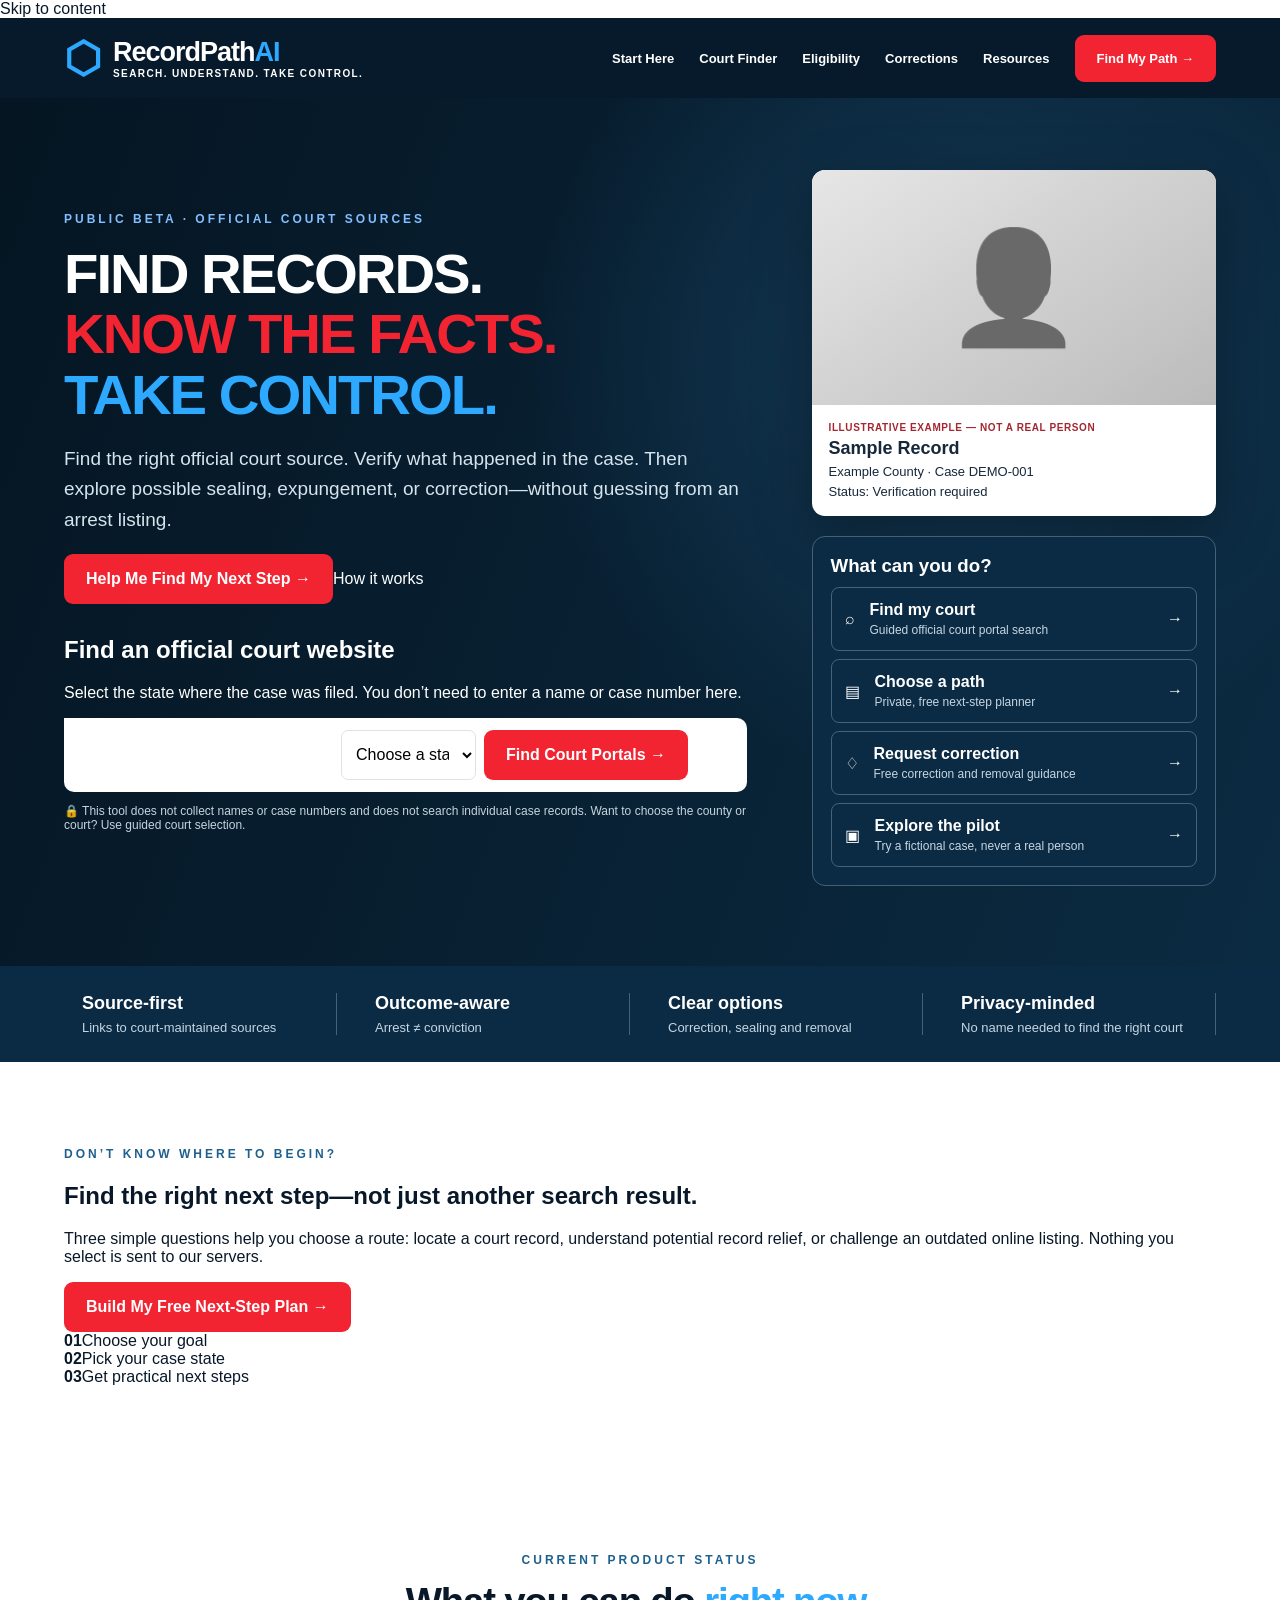
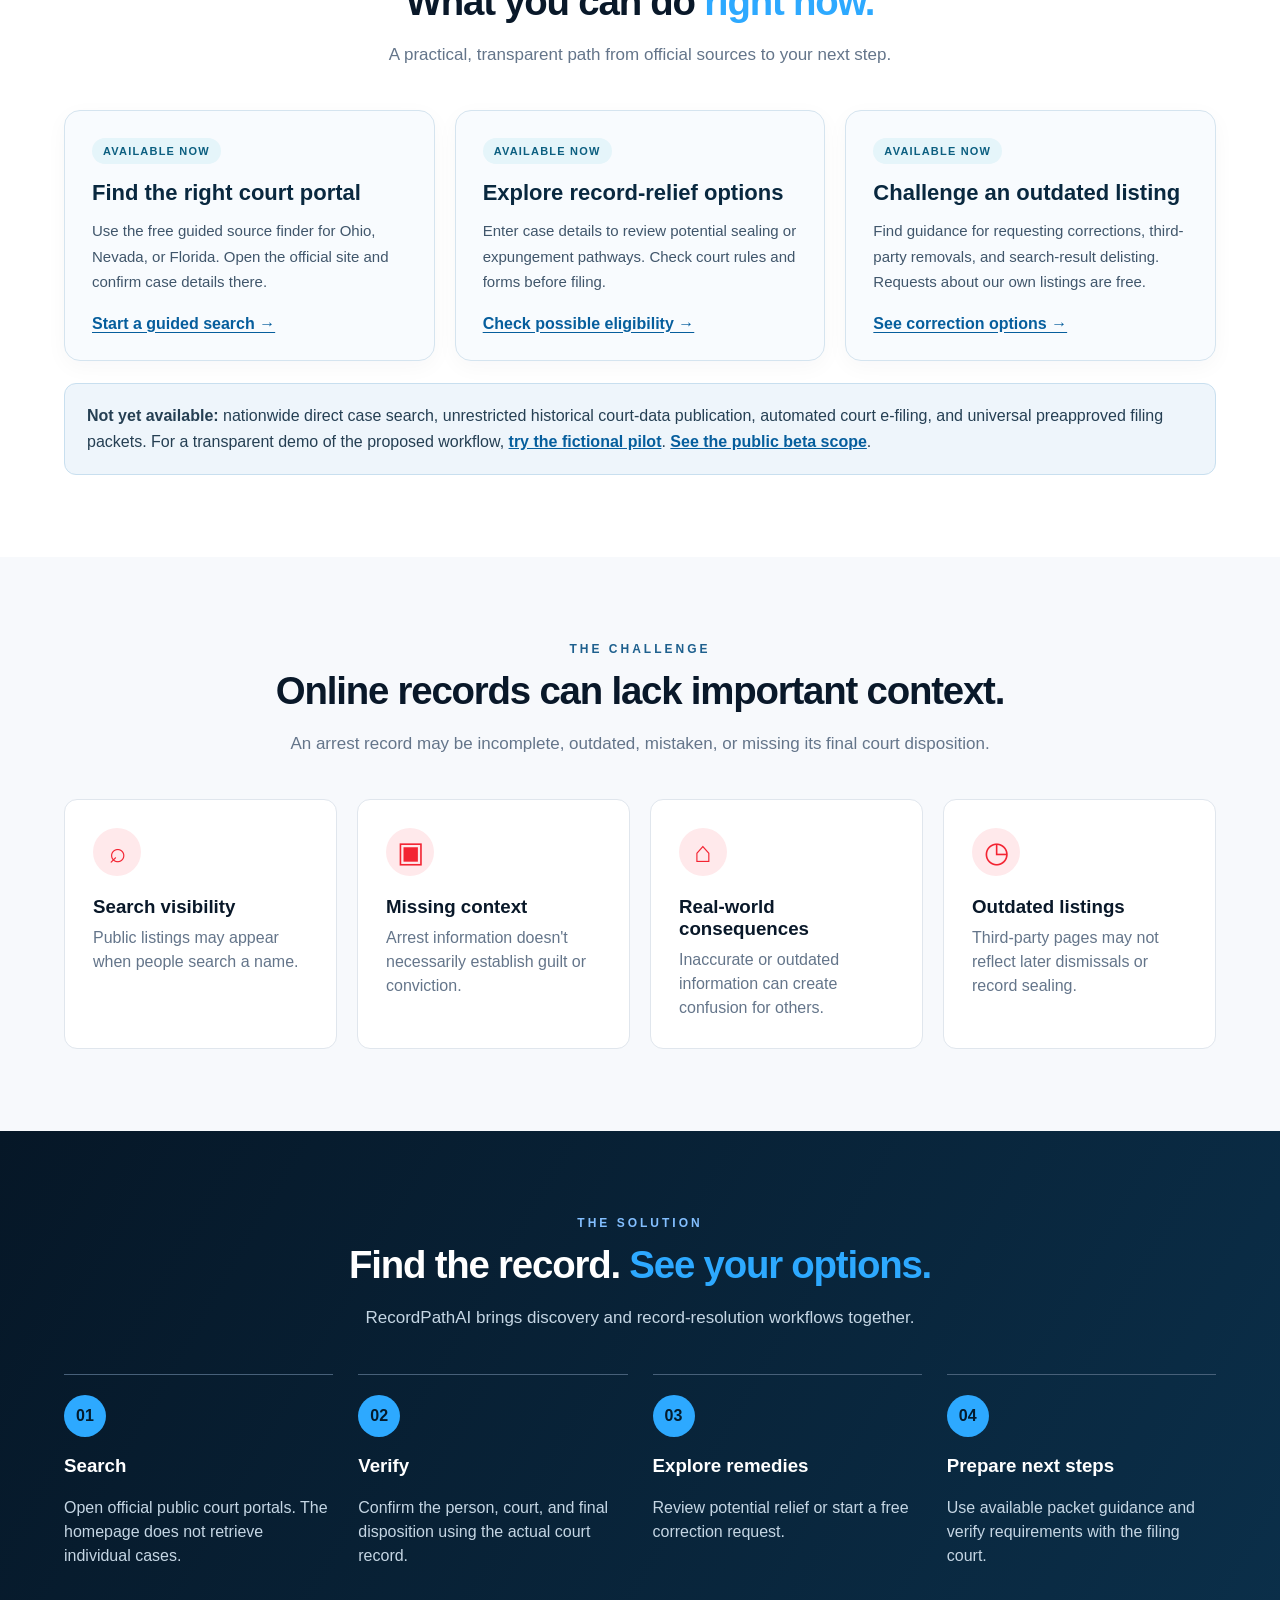
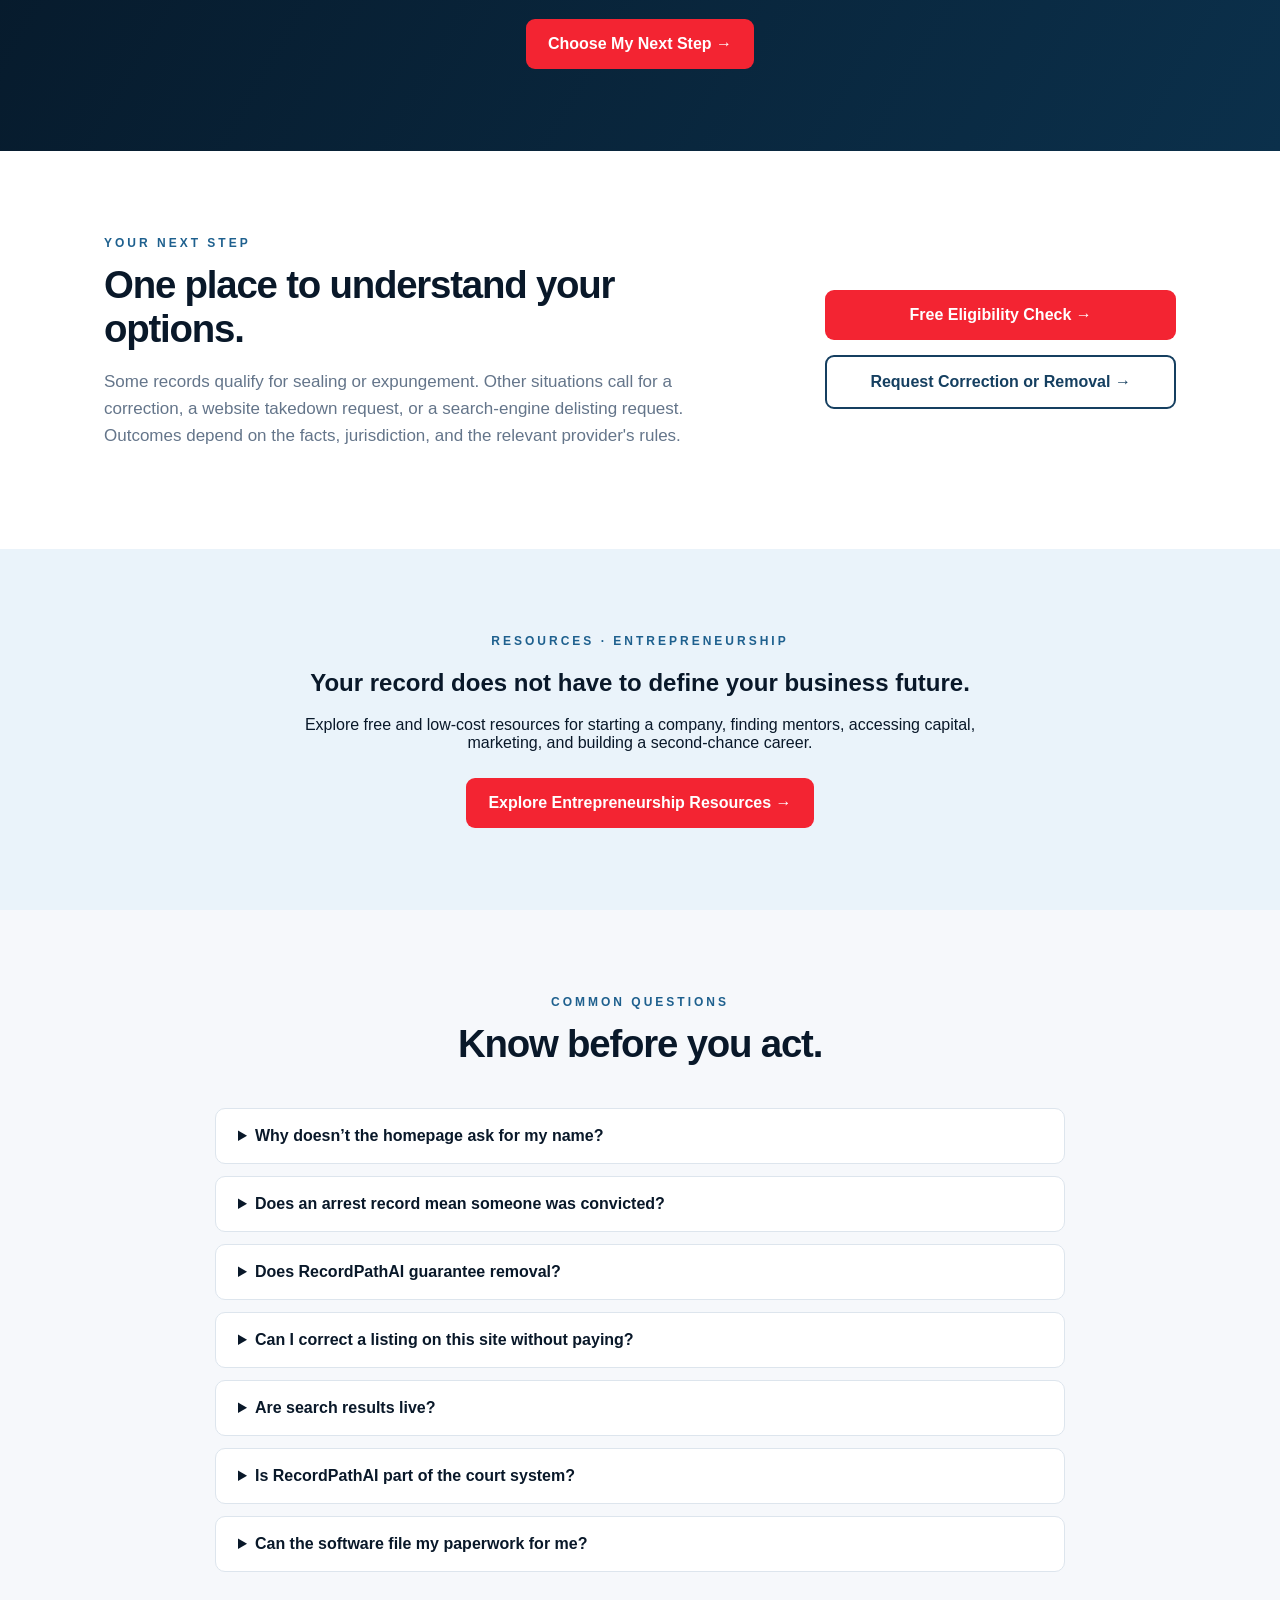
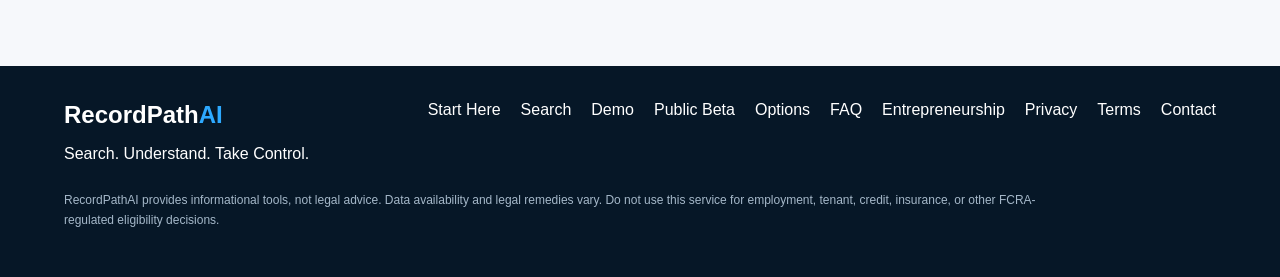
==== commit e44ef0cb: "Redesign homepage around privacy-first court finder and guided next steps" ====
--- a/index.html
+++ b/index.html
@@ -1,4 +1,4 @@
-<!doctype html><html lang="en"><head><meta charset="utf-8"><meta name="viewport" content="width=device-width,initial-scale=1"><meta name="description" content="Find official court-record search portals for Ohio, Nevada, and Florida, explore sealing and expungement eligibility, and prepare free correction or removal requests."><title>RecordPathAI | Free Court Record Search & Record Relief Guidance</title>
+<!doctype html><html lang="en"><head><meta charset="utf-8"><meta name="viewport" content="width=device-width,initial-scale=1"><meta name="theme-color" content="#071b30"><meta name="description" content="Find official court-record search portals for Ohio, Nevada, and Florida, explore sealing and expungement eligibility, and prepare free correction or removal requests."><title>RecordPathAI | Free Court Record Search & Record Relief Guidance</title>
 <link rel="canonical" href="https://recordpathai.com/">
 <meta name="robots" content="index,follow,max-image-preview:large">
 <meta property="og:type" content="website">
@@ -8,4 +8,4 @@
 <meta property="og:url" content="https://recordpathai.com/">
 <meta property="og:image" content="https://recordpathai.com/assets/images/logo/RecordPathAI_Logo_Transparent.png">
 <meta name="twitter:card" content="summary">
-<script type="application/ld+json">{"@context":"https://schema.org","@type":"Organization","name":"RecordPathAI","url":"https://recordpathai.com/","description":"Guided discovery of official court-record portals, record-relief eligibility information, and removal resources.","logo":"https://recordpathai.com/assets/images/logo/RecordPathAI_Logo_Transparent.png"}</script><link rel="stylesheet" href="assets/styles.css"></head><body><header class="nav"><a class="brand" href="#home"><span class="shield">⬡</span><span>RecordPath<span class="blue">AI</span><small>SEARCH. UNDERSTAND. TAKE CONTROL.</small></span></a><button class="menu" id="menu" aria-label="Toggle navigation" aria-expanded="false">☰</button><nav id="navlinks"><a href="self-search.html">Search My Records</a><a href="#options">Removal Options</a><a href="#how">How It Works</a><a href="resources/entrepreneurship.html">Entrepreneurship</a><a href="#faq">FAQ</a><a class="btn btn-red nav-cta" href="eligibility.html">Free Eligibility Check</a></nav></header><main id="home"><section class="hero"><div class="hero-inner"><div class="hero-copy"><div class="eyebrow">PUBLIC BETA · OFFICIAL COURT SOURCES</div><h1>FIND RECORDS.<br><span class="red">KNOW THE FACTS.</span><br><span class="blue">TAKE CONTROL.</span></h1><p>Find official court search portals in Ohio, Nevada, and Florida. Verify court dispositions at the source, explore possible record relief, and learn how to correct or challenge outdated listings.</p><div class="search-panel" id="search"><div class="tabs" role="tablist" aria-label="Court source search type"><button type="button" class="tab active" role="tab" data-mode="name" aria-selected="true">Search by Name</button><button type="button" class="tab" role="tab" data-mode="case" aria-selected="false">Case Number</button></div><form id="searchForm"><div class="search-fields"><input id="query" name="query" type="text" placeholder="Enter a first and last name" required minlength="2" maxlength="120" aria-label="Name or case number"><select id="state" name="state" aria-label="State" required><option value="">Select a pilot state</option><option value="NV">Nevada</option><option value="FL">Florida</option><option value="OH">Ohio</option></select><button class="btn btn-red" type="submit">Find Official Court Sources →</button></div></form><p class="privacy"><a href="self-search.html" style="font-weight:700;text-decoration:underline">Search my records with guided court selection</a>. 🔒 This homepage finder does not query a private case database or transmit the entered name to RecordPathAI. External court portals have their own privacy policies.</p></div></div><div class="hero-side"><div class="sample-record"><div class="avatar" aria-hidden="true">👤</div><div class="sample-info"><span class="demo-tag">ILLUSTRATIVE EXAMPLE — NOT A REAL PERSON</span><strong>Sample Record</strong><span>Example County · Case DEMO-001</span><span>Status: Verification required</span></div></div><div class="action-card"><h3>What can you do?</h3><a href="#search">⌕ <span>Find a record<small>Find official court portals</small></span> →</a><a href="eligibility.html">▤ <span>Check eligibility<small>See possible legal remedies</small></span> →</a><a href="mugshot-removal.html">♢ <span>Request correction<small>Free correction and removal guidance</small></span> →</a><a href="pilot-demo.html">▣ <span>Explore the pilot<small>Try a fictional case, never a real person</small></span> →</a></div></div></div></section><section class="stat-strip"><div><b>Source-first</b><span>Links to court-maintained sources</span></div><div><b>Outcome-aware</b><span>Arrest ≠ conviction</span></div><div><b>Clear options</b><span>Correction, sealing and removal</span></div><div><b>Privacy-minded</b><span>Responsible record handling</span></div></section><section class="section availability" id="availability"><div class="section-heading"><span class="eyebrow dark">CURRENT PRODUCT STATUS</span><h2>What you can do <span class="blue">right now.</span></h2><p>A practical, transparent path from official sources to your next step.</p></div><div class="availability-grid"><article class="availability-card"><span class="availability-tag">AVAILABLE NOW</span><h3>Find the right court portal</h3><p>Use the free guided source finder for Ohio, Nevada, or Florida. Open the official site and confirm case details there.</p><a href="self-search.html">Start a guided search →</a></article><article class="availability-card"><span class="availability-tag">AVAILABLE NOW</span><h3>Explore record-relief options</h3><p>Enter case details to review potential sealing or expungement pathways. Check court rules and forms before filing.</p><a href="eligibility.html">Check possible eligibility →</a></article><article class="availability-card"><span class="availability-tag">AVAILABLE NOW</span><h3>Challenge an outdated listing</h3><p>Find guidance for requesting corrections, third-party removals, and search-result delisting. Requests about our own listings are free.</p><a href="mugshot-removal.html">See correction options →</a></article></div><div class="availability-note"><strong>Not yet available:</strong> nationwide direct case search, unrestricted historical court-data publication, automated court e-filing, and universal preapproved filing packets. For a transparent demo of the proposed workflow, <a href="pilot-demo.html">try the fictional pilot</a>. <a href="launch.html">See the public beta scope</a>.</div></section><section class="section problem"><div class="section-heading"><span class="eyebrow dark">THE CHALLENGE</span><h2>Online records can lack important context.</h2><p>An arrest record may be incomplete, outdated, mistaken, or missing its final court disposition.</p></div><div class="feature-grid"><article class="feature"><span class="feature-icon">⌕</span><h3>Search visibility</h3><p>Public listings may appear when people search a name.</p></article><article class="feature"><span class="feature-icon">▣</span><h3>Missing context</h3><p>Arrest information doesn't necessarily establish guilt or conviction.</p></article><article class="feature"><span class="feature-icon">⌂</span><h3>Real-world consequences</h3><p>Inaccurate or outdated information can create confusion for others.</p></article><article class="feature"><span class="feature-icon">◷</span><h3>Outdated listings</h3><p>Third-party pages may not reflect later dismissals or record sealing.</p></article></div></section><section class="section solution" id="how"><div class="section-heading"><span class="eyebrow">THE SOLUTION</span><h2>Find the record. <span class="blue">See your options.</span></h2><p>RecordPathAI brings discovery and record-resolution workflows together.</p></div><div class="steps"><article><span class="step-number">01</span><h3>Search</h3><p>Open official public court portals. The homepage does not retrieve individual cases.</p></article><article><span class="step-number">02</span><h3>Verify</h3><p>Confirm the person, court, and final disposition using the actual court record.</p></article><article><span class="step-number">03</span><h3>Explore remedies</h3><p>Review potential relief or start a free correction request.</p></article><article><span class="step-number">04</span><h3>Prepare next steps</h3><p>Use available packet guidance and verify requirements with the filing court.</p></article></div><a class="btn btn-red center-cta" href="self-search.html">Find My Court Portal →</a></section><section class="section options" id="options"><div><span class="eyebrow dark">YOUR NEXT STEP</span><h2>One place to understand your options.</h2><p>Some records qualify for sealing or expungement. Other situations call for a correction, a website takedown request, or a search-engine delisting request. Outcomes depend on the facts, jurisdiction, and the relevant provider's rules.</p></div><div class="option-actions"><a class="btn btn-red" id="eligibilityButton" href="eligibility.html">Free Eligibility Check →</a><a class="btn btn-outline" id="removalButton" href="mugshot-removal.html">Request Correction or Removal →</a></div></section><section class="section entrepreneurship-teaser"><div><span class="eyebrow dark">RESOURCES · ENTREPRENEURSHIP</span><h2>Your record does not have to define your business future.</h2><p>Explore free and low-cost resources for starting a company, finding mentors, accessing capital, marketing, and building a second-chance career.</p><a class="btn btn-red" href="resources/entrepreneurship.html">Explore Entrepreneurship Resources →</a></div></section><section class="section faq" id="faq"><div class="section-heading"><span class="eyebrow dark">COMMON QUESTIONS</span><h2>Know before you act.</h2></div><details><summary>Does an arrest record mean someone was convicted?</summary><p>No. An arrest and a conviction are different. Verify the court disposition before drawing conclusions.</p></details><details><summary>Does RecordPathAI guarantee removal?</summary><p>No. Eligibility and results vary by jurisdiction, record type, and third-party policies. We do not promise a specific result.</p></details><details><summary>Can I correct a listing on this site without paying?</summary><p>Yes. Corrections and requests to remove information published by RecordPathAI are free and do not require buying a service.</p></details><details><summary>Are search results live?</summary><p>The homepage finds official portals in Ohio, Nevada, and Florida; it does not fetch or verify individual cases. The separate guided Wood County pilot is restricted until authorized, current-status-verified court data is available. An empty response does not prove that no record exists.</p></details><details><summary>Is RecordPathAI part of the court system?</summary><p>No. RecordPathAI is an independent informational service, not a court, law firm, or government agency. Court orders and published filing instructions control.</p></details><details><summary>Can the software file my paperwork for me?</summary><p>Do not assume that direct e-filing is available. Packet tools and payment options vary by jurisdiction and workflow. Review every form, court requirement, filing fee, and submission method before taking action.</p></details></section></main><footer><div class="footer-top"><div><strong>RecordPath<span class="blue">AI</span></strong><p>Search. Understand. Take Control.</p></div><div><a href="self-search.html">Search</a><a href="pilot-demo.html">Demo</a><a href="launch.html">Public Beta</a><a href="#options">Options</a><a href="#faq">FAQ</a><a href="resources/entrepreneurship.html">Entrepreneurship</a><a href="privacy.html">Privacy</a><a href="terms.html">Terms</a><a href="mailto:matt@recordpathai.com">Contact</a></div></div><p class="legal">RecordPathAI provides informational tools, not legal advice. Data availability and legal remedies vary. Do not use this service for employment, tenant, credit, insurance, or other FCRA-regulated eligibility decisions.</p></footer><dialog id="resultsDialog"><div class="dialog-top"><h2>Record search</h2><button class="close" data-close aria-label="Close">✕</button></div><p id="resultsStatus" role="status" aria-live="polite"></p><div id="resultsList"></div></dialog><dialog id="actionDialog"><div class="dialog-top"><h2 id="actionTitle">Next steps</h2><button class="close" data-close aria-label="Close">✕</button></div><div id="actionBody"></div></dialog><script src="js/recordpath-home.js"></script></body></html>+<script type="application/ld+json">{"@context":"https://schema.org","@type":"Organization","name":"RecordPathAI","url":"https://recordpathai.com/","description":"Guided discovery of official court-record portals, record-relief eligibility information, and removal resources.","logo":"https://recordpathai.com/assets/images/logo/RecordPathAI_Logo_Transparent.png"}</script><link rel="stylesheet" href="assets/styles.css"></head><body><a class="skip-link" href="#home">Skip to content</a><header class="nav"><a class="brand" href="#home"><span class="shield">⬡</span><span>RecordPath<span class="blue">AI</span><small>SEARCH. UNDERSTAND. TAKE CONTROL.</small></span></a><button class="menu" id="menu" aria-label="Toggle navigation" aria-controls="navlinks" aria-expanded="false">☰</button><nav id="navlinks" aria-label="Main navigation"><a href="start.html">Start Here</a><a href="self-search.html">Court Finder</a><a href="eligibility.html">Eligibility</a><a href="mugshot-removal.html">Corrections</a><a href="resources/entrepreneurship.html">Resources</a><a class="btn btn-red nav-cta" href="start.html">Find My Path →</a></nav></header><main id="home"><section class="hero"><div class="hero-inner"><div class="hero-copy"><div class="eyebrow">PUBLIC BETA · OFFICIAL COURT SOURCES</div><h1>FIND RECORDS.<br><span class="red">KNOW THE FACTS.</span><br><span class="blue">TAKE CONTROL.</span></h1><p>Find the right official court source. Verify what happened in the case. Then explore possible sealing, expungement, or correction—without guessing from an arrest listing.</p><div class="hero-actions"><a class="btn btn-red" href="start.html">Help Me Find My Next Step →</a><a class="hero-secondary" href="how-it-works.html">How it works</a></div><div class="search-panel simplified-search" id="search"><h2>Find an official court website</h2><p>Select the state where the case was filed. You don’t need to enter a name or case number here.</p><form id="searchForm"><div class="search-fields"><label class="sr-only" for="state">State where the court case was filed</label><select id="state" name="state" aria-label="State where the court case was filed" required><option value="">Choose a state</option><option value="NV">Nevada</option><option value="FL">Florida</option><option value="OH">Ohio</option></select><button class="btn btn-red" type="submit">Find Court Portals →</button></div></form><p class="privacy">🔒 This tool does not collect names or case numbers and does not search individual case records. <a href="self-search.html">Want to choose the county or court? Use guided court selection.</a></p></div></div><div class="hero-side"><div class="sample-record"><div class="avatar" aria-hidden="true">👤</div><div class="sample-info"><span class="demo-tag">ILLUSTRATIVE EXAMPLE — NOT A REAL PERSON</span><strong>Sample Record</strong><span>Example County · Case DEMO-001</span><span>Status: Verification required</span></div></div><div class="action-card"><h3>What can you do?</h3><a href="self-search.html">⌕ <span>Find my court<small>Guided official court portal search</small></span> →</a><a href="start.html">▤ <span>Choose a path<small>Private, free next-step planner</small></span> →</a><a href="mugshot-removal.html">♢ <span>Request correction<small>Free correction and removal guidance</small></span> →</a><a href="pilot-demo.html">▣ <span>Explore the pilot<small>Try a fictional case, never a real person</small></span> →</a></div></div></div></section><section class="stat-strip"><div><b>Source-first</b><span>Links to court-maintained sources</span></div><div><b>Outcome-aware</b><span>Arrest ≠ conviction</span></div><div><b>Clear options</b><span>Correction, sealing and removal</span></div><div><b>Privacy-minded</b><span>No name needed to find the right court</span></div></section><section class="section path-feature" id="path"><div class="path-copy"><span class="eyebrow dark">DON’T KNOW WHERE TO BEGIN?</span><h2>Find the right next step—not just another search result.</h2><p>Three simple questions help you choose a route: locate a court record, understand potential record relief, or challenge an outdated online listing. Nothing you select is sent to our servers.</p><a class="btn btn-red" href="start.html">Build My Free Next-Step Plan →</a></div><div class="path-steps" aria-label="Guided planning steps"><div><b>01</b><span>Choose your goal</span></div><div><b>02</b><span>Pick your case state</span></div><div><b>03</b><span>Get practical next steps</span></div></div></section><section class="section availability" id="availability"><div class="section-heading"><span class="eyebrow dark">CURRENT PRODUCT STATUS</span><h2>What you can do <span class="blue">right now.</span></h2><p>A practical, transparent path from official sources to your next step.</p></div><div class="availability-grid"><article class="availability-card"><span class="availability-tag">AVAILABLE NOW</span><h3>Find the right court portal</h3><p>Use the free guided source finder for Ohio, Nevada, or Florida. Open the official site and confirm case details there.</p><a href="self-search.html">Start a guided search →</a></article><article class="availability-card"><span class="availability-tag">AVAILABLE NOW</span><h3>Explore record-relief options</h3><p>Enter case details to review potential sealing or expungement pathways. Check court rules and forms before filing.</p><a href="eligibility.html">Check possible eligibility →</a></article><article class="availability-card"><span class="availability-tag">AVAILABLE NOW</span><h3>Challenge an outdated listing</h3><p>Find guidance for requesting corrections, third-party removals, and search-result delisting. Requests about our own listings are free.</p><a href="mugshot-removal.html">See correction options →</a></article></div><div class="availability-note"><strong>Not yet available:</strong> nationwide direct case search, unrestricted historical court-data publication, automated court e-filing, and universal preapproved filing packets. For a transparent demo of the proposed workflow, <a href="pilot-demo.html">try the fictional pilot</a>. <a href="launch.html">See the public beta scope</a>.</div></section><section class="section problem"><div class="section-heading"><span class="eyebrow dark">THE CHALLENGE</span><h2>Online records can lack important context.</h2><p>An arrest record may be incomplete, outdated, mistaken, or missing its final court disposition.</p></div><div class="feature-grid"><article class="feature"><span class="feature-icon">⌕</span><h3>Search visibility</h3><p>Public listings may appear when people search a name.</p></article><article class="feature"><span class="feature-icon">▣</span><h3>Missing context</h3><p>Arrest information doesn't necessarily establish guilt or conviction.</p></article><article class="feature"><span class="feature-icon">⌂</span><h3>Real-world consequences</h3><p>Inaccurate or outdated information can create confusion for others.</p></article><article class="feature"><span class="feature-icon">◷</span><h3>Outdated listings</h3><p>Third-party pages may not reflect later dismissals or record sealing.</p></article></div></section><section class="section solution" id="how"><div class="section-heading"><span class="eyebrow">THE SOLUTION</span><h2>Find the record. <span class="blue">See your options.</span></h2><p>RecordPathAI brings discovery and record-resolution workflows together.</p></div><div class="steps"><article><span class="step-number">01</span><h3>Search</h3><p>Open official public court portals. The homepage does not retrieve individual cases.</p></article><article><span class="step-number">02</span><h3>Verify</h3><p>Confirm the person, court, and final disposition using the actual court record.</p></article><article><span class="step-number">03</span><h3>Explore remedies</h3><p>Review potential relief or start a free correction request.</p></article><article><span class="step-number">04</span><h3>Prepare next steps</h3><p>Use available packet guidance and verify requirements with the filing court.</p></article></div><a class="btn btn-red center-cta" href="start.html">Choose My Next Step →</a></section><section class="section options" id="options"><div><span class="eyebrow dark">YOUR NEXT STEP</span><h2>One place to understand your options.</h2><p>Some records qualify for sealing or expungement. Other situations call for a correction, a website takedown request, or a search-engine delisting request. Outcomes depend on the facts, jurisdiction, and the relevant provider's rules.</p></div><div class="option-actions"><a class="btn btn-red" id="eligibilityButton" href="eligibility.html">Free Eligibility Check →</a><a class="btn btn-outline" id="removalButton" href="mugshot-removal.html">Request Correction or Removal →</a></div></section><section class="section entrepreneurship-teaser"><div><span class="eyebrow dark">RESOURCES · ENTREPRENEURSHIP</span><h2>Your record does not have to define your business future.</h2><p>Explore free and low-cost resources for starting a company, finding mentors, accessing capital, marketing, and building a second-chance career.</p><a class="btn btn-red" href="resources/entrepreneurship.html">Explore Entrepreneurship Resources →</a></div></section><section class="section faq" id="faq"><div class="section-heading"><span class="eyebrow dark">COMMON QUESTIONS</span><h2>Know before you act.</h2></div><details><summary>Why doesn’t the homepage ask for my name?</summary><p>Because this finder only helps you locate official court websites. A name or case number is not needed until you choose to search on the court’s own portal. The separate guided search may have different privacy rules, which it explains before you proceed.</p></details><details><summary>Does an arrest record mean someone was convicted?</summary><p>No. An arrest and a conviction are different. Verify the court disposition before drawing conclusions.</p></details><details><summary>Does RecordPathAI guarantee removal?</summary><p>No. Eligibility and results vary by jurisdiction, record type, and third-party policies. We do not promise a specific result.</p></details><details><summary>Can I correct a listing on this site without paying?</summary><p>Yes. Corrections and requests to remove information published by RecordPathAI are free and do not require buying a service.</p></details><details><summary>Are search results live?</summary><p>The homepage finds official portals in Ohio, Nevada, and Florida; it does not fetch or verify individual cases. The separate guided Wood County pilot is restricted until authorized, current-status-verified court data is available. An empty response does not prove that no record exists.</p></details><details><summary>Is RecordPathAI part of the court system?</summary><p>No. RecordPathAI is an independent informational service, not a court, law firm, or government agency. Court orders and published filing instructions control.</p></details><details><summary>Can the software file my paperwork for me?</summary><p>Do not assume that direct e-filing is available. Packet tools and payment options vary by jurisdiction and workflow. Review every form, court requirement, filing fee, and submission method before taking action.</p></details></section></main><footer><div class="footer-top"><div><strong>RecordPath<span class="blue">AI</span></strong><p>Search. Understand. Take Control.</p></div><div><a href="start.html">Start Here</a><a href="self-search.html">Search</a><a href="pilot-demo.html">Demo</a><a href="launch.html">Public Beta</a><a href="#options">Options</a><a href="#faq">FAQ</a><a href="resources/entrepreneurship.html">Entrepreneurship</a><a href="privacy.html">Privacy</a><a href="terms.html">Terms</a><a href="mailto:matt@recordpathai.com">Contact</a></div></div><p class="legal">RecordPathAI provides informational tools, not legal advice. Data availability and legal remedies vary. Do not use this service for employment, tenant, credit, insurance, or other FCRA-regulated eligibility decisions.</p></footer><dialog id="resultsDialog"><div class="dialog-top"><h2>Record search</h2><button class="close" data-close aria-label="Close">✕</button></div><p id="resultsStatus" role="status" aria-live="polite"></p><div id="resultsList"></div></dialog><dialog id="actionDialog"><div class="dialog-top"><h2 id="actionTitle">Next steps</h2><button class="close" data-close aria-label="Close">✕</button></div><div id="actionBody"></div></dialog><script src="js/recordpath-home.js"></script></body></html>
--- a/assets/styles.css
+++ b/assets/styles.css
@@ -2,3 +2,17 @@
 /* Match the logo used by the original RecordPathAI pages. */
 .nav .original-site-logo{display:block;width:auto;height:56px;max-width:min(275px,65vw);object-fit:contain}
 @media(max-width:650px){.nav .original-site-logo{height:44px;max-width:65vw}}
+
+/* Public beta availability guidance — responsive and accessible. */
+.availability{background:#fff}
+.availability-grid{max-width:1250px;margin:0 auto;display:grid;grid-template-columns:repeat(3,minmax(0,1fr));gap:20px}
+.availability-card{display:flex;flex-direction:column;gap:12px;background:#f8fbfe;border:1px solid #d5e4ef;border-radius:16px;padding:27px;box-shadow:0 6px 22px rgba(8,38,66,.035)}
+.availability-tag{width:max-content;font-size:11px;letter-spacing:1.2px;font-weight:850;color:#0c5f80;background:#e5f5fa;border-radius:30px;padding:7px 11px}
+.availability-card h3{font-size:22px;margin:4px 0 0;color:#09283f}
+.availability-card p{font-size:15px;line-height:1.7;color:#40566b;margin:0 0 8px;flex:1}
+.availability-card a{font-weight:800;color:#065e9d;text-decoration:underline;text-underline-offset:3px}
+.availability-note{max-width:1250px;margin:22px auto 0;padding:19px 22px;background:#eef5fb;border:1px solid #c8dfef;border-radius:12px;color:#253f53;line-height:1.65}
+.availability-note a{color:#065e9d;text-decoration:underline;font-weight:700}
+.tab:focus-visible,.menu:focus-visible,.close:focus-visible,.availability a:focus-visible,.nav a:focus-visible{outline:3px solid #ffcf5c;outline-offset:3px}
+@media(max-width:900px){.availability-grid{grid-template-columns:1fr 1fr}}
+@media(max-width:650px){.availability-grid{grid-template-columns:1fr}.availability-card{padding:22px}.availability-note{padding:16px}}
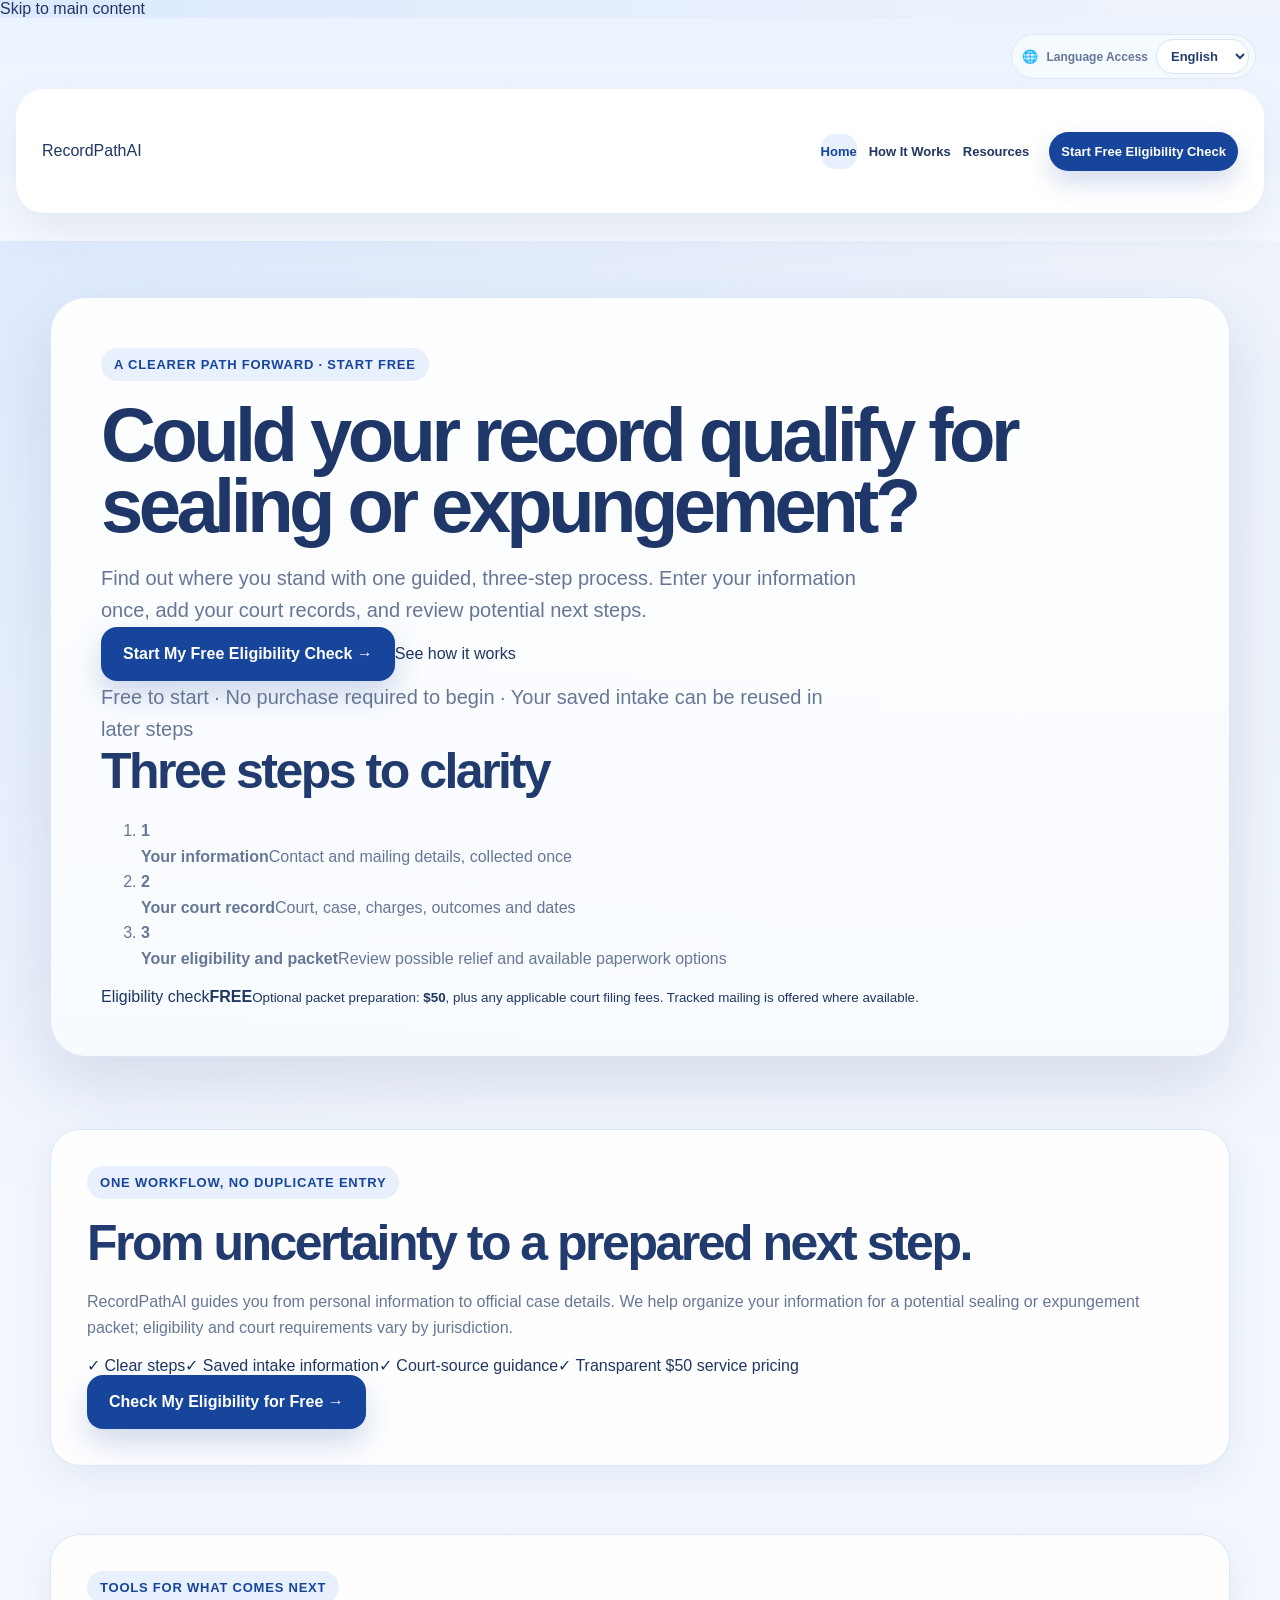
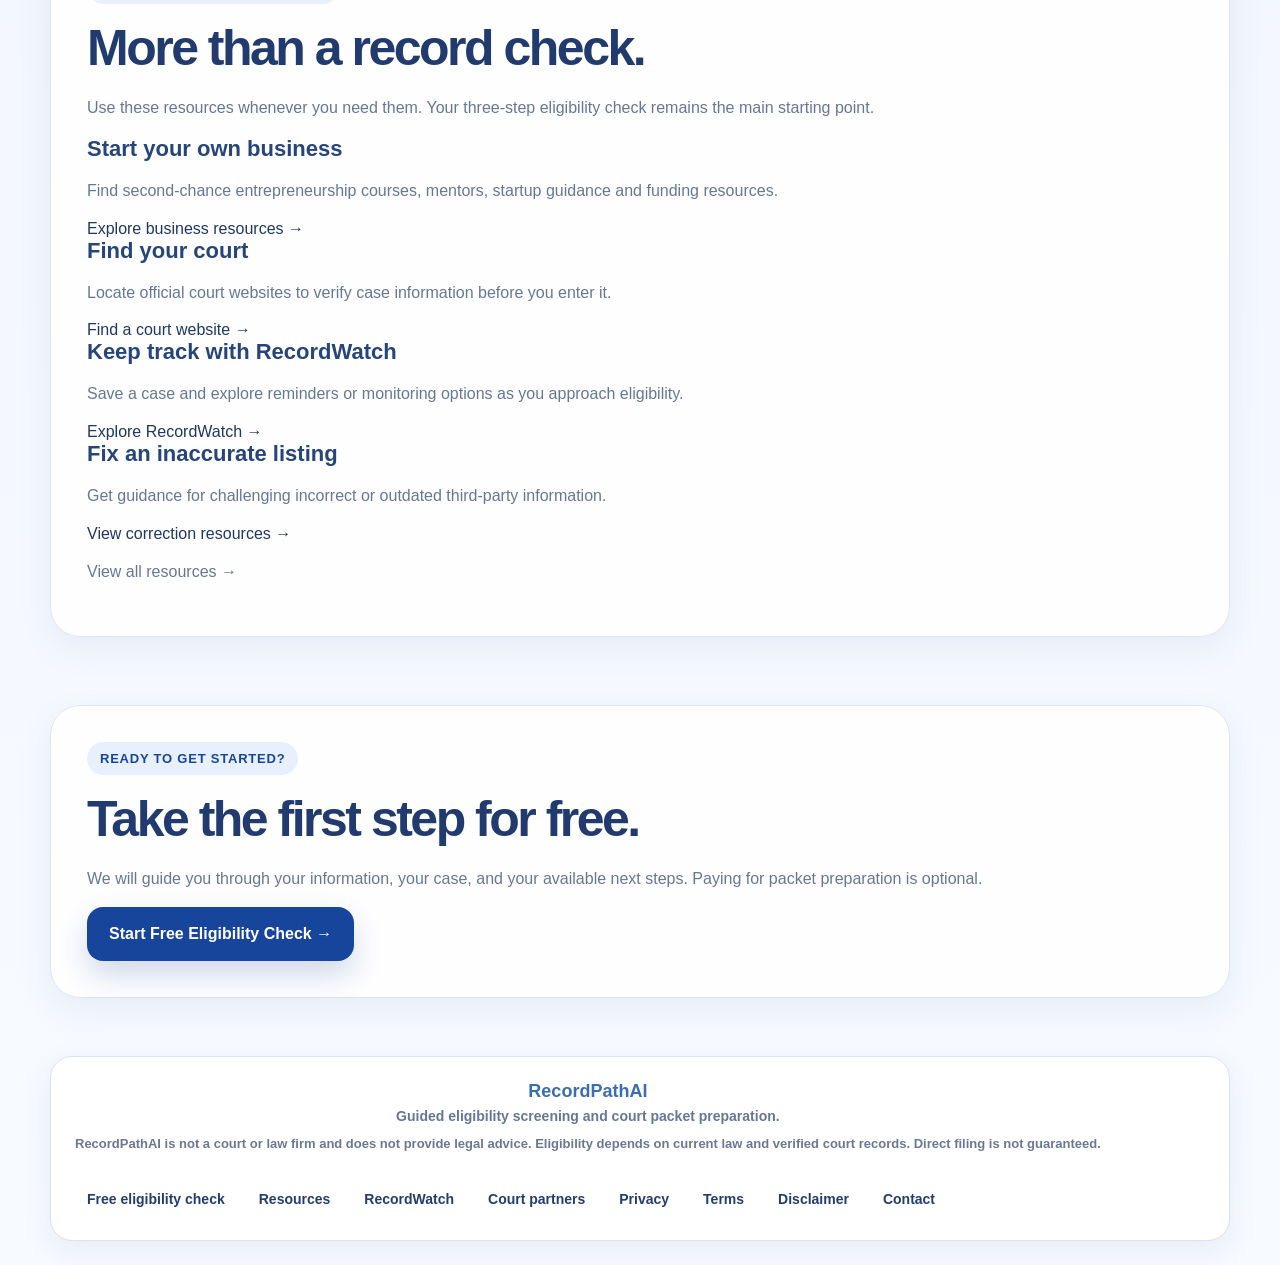
==== commit 37d7be1d: "Refocus homepage on three-step eligibility conversion" ====
--- a/index.html
+++ b/index.html
@@ -1,11 +1,66 @@
-<!doctype html><html lang="en"><head><meta charset="utf-8"><meta name="viewport" content="width=device-width,initial-scale=1"><meta name="theme-color" content="#071b30"><meta name="description" content="Find official court-record search portals for Ohio, Nevada, and Florida, explore sealing and expungement eligibility, and prepare free correction or removal requests."><title>RecordPathAI | Free Court Record Search & Record Relief Guidance</title>
-<link rel="canonical" href="https://recordpathai.com/">
-<meta name="robots" content="index,follow,max-image-preview:large">
-<meta property="og:type" content="website">
-<meta property="og:site_name" content="RecordPathAI">
-<meta property="og:title" content="RecordPathAI — Search. Understand. Take Control.">
-<meta property="og:description" content="Find official court search portals and learn about correction, sealing, expungement, and free mugshot removal requests.">
-<meta property="og:url" content="https://recordpathai.com/">
-<meta property="og:image" content="https://recordpathai.com/assets/images/logo/RecordPathAI_Logo_Transparent.png">
+<!DOCTYPE html>
+<html lang="en"><head><meta charset="utf-8"><meta name="viewport" content="width=device-width,initial-scale=1">
+<meta name="theme-color" content="#eef2f8">
+<title>Check Record Sealing or Expungement Eligibility | RecordPathAI</title>
+<meta name="description" content="Start a free three-step record sealing and expungement eligibility check. Organize case information, review potential relief, and choose $50 packet preparation when available.">
+<link rel="canonical" href="https://recordpathai.com/"><meta name="robots" content="index,follow,max-image-preview:large">
+<meta property="og:type" content="website"><meta property="og:site_name" content="RecordPathAI"><meta property="og:title" content="RecordPathAI | Free 3-Step Eligibility Check"><meta property="og:description" content="Start free. Check possible record relief. Review packet options."><meta property="og:url" content="https://recordpathai.com/">
 <meta name="twitter:card" content="summary">
-<script type="application/ld+json">{"@context":"https://schema.org","@type":"Organization","name":"RecordPathAI","url":"https://recordpathai.com/","description":"Guided discovery of official court-record portals, record-relief eligibility information, and removal resources.","logo":"https://recordpathai.com/assets/images/logo/RecordPathAI_Logo_Transparent.png"}</script><link rel="stylesheet" href="assets/styles.css"></head><body><a class="skip-link" href="#home">Skip to content</a><header class="nav"><a class="brand" href="#home"><span class="shield">⬡</span><span>RecordPath<span class="blue">AI</span><small>SEARCH. UNDERSTAND. TAKE CONTROL.</small></span></a><button class="menu" id="menu" aria-label="Toggle navigation" aria-controls="navlinks" aria-expanded="false">☰</button><nav id="navlinks" aria-label="Main navigation"><a href="start.html">Start Here</a><a href="self-search.html">Court Finder</a><a href="eligibility.html">Eligibility</a><a href="mugshot-removal.html">Corrections</a><a href="resources/entrepreneurship.html">Resources</a><a class="btn btn-red nav-cta" href="start.html">Find My Path →</a></nav></header><main id="home"><section class="hero"><div class="hero-inner"><div class="hero-copy"><div class="eyebrow">PUBLIC BETA · OFFICIAL COURT SOURCES</div><h1>FIND RECORDS.<br><span class="red">KNOW THE FACTS.</span><br><span class="blue">TAKE CONTROL.</span></h1><p>Find the right official court source. Verify what happened in the case. Then explore possible sealing, expungement, or correction—without guessing from an arrest listing.</p><div class="hero-actions"><a class="btn btn-red" href="start.html">Help Me Find My Next Step →</a><a class="hero-secondary" href="how-it-works.html">How it works</a></div><div class="search-panel simplified-search" id="search"><h2>Find an official court website</h2><p>Select the state where the case was filed. You don’t need to enter a name or case number here.</p><form id="searchForm"><div class="search-fields"><label class="sr-only" for="state">State where the court case was filed</label><select id="state" name="state" aria-label="State where the court case was filed" required><option value="">Choose a state</option><option value="NV">Nevada</option><option value="FL">Florida</option><option value="OH">Ohio</option></select><button class="btn btn-red" type="submit">Find Court Portals →</button></div></form><p class="privacy">🔒 This tool does not collect names or case numbers and does not search individual case records. <a href="self-search.html">Want to choose the county or court? Use guided court selection.</a></p></div></div><div class="hero-side"><div class="sample-record"><div class="avatar" aria-hidden="true">👤</div><div class="sample-info"><span class="demo-tag">ILLUSTRATIVE EXAMPLE — NOT A REAL PERSON</span><strong>Sample Record</strong><span>Example County · Case DEMO-001</span><span>Status: Verification required</span></div></div><div class="action-card"><h3>What can you do?</h3><a href="self-search.html">⌕ <span>Find my court<small>Guided official court portal search</small></span> →</a><a href="start.html">▤ <span>Choose a path<small>Private, free next-step planner</small></span> →</a><a href="mugshot-removal.html">♢ <span>Request correction<small>Free correction and removal guidance</small></span> →</a><a href="pilot-demo.html">▣ <span>Explore the pilot<small>Try a fictional case, never a real person</small></span> →</a></div></div></div></section><section class="stat-strip"><div><b>Source-first</b><span>Links to court-maintained sources</span></div><div><b>Outcome-aware</b><span>Arrest ≠ conviction</span></div><div><b>Clear options</b><span>Correction, sealing and removal</span></div><div><b>Privacy-minded</b><span>No name needed to find the right court</span></div></section><section class="section path-feature" id="path"><div class="path-copy"><span class="eyebrow dark">DON’T KNOW WHERE TO BEGIN?</span><h2>Find the right next step—not just another search result.</h2><p>Three simple questions help you choose a route: locate a court record, understand potential record relief, or challenge an outdated online listing. Nothing you select is sent to our servers.</p><a class="btn btn-red" href="start.html">Build My Free Next-Step Plan →</a></div><div class="path-steps" aria-label="Guided planning steps"><div><b>01</b><span>Choose your goal</span></div><div><b>02</b><span>Pick your case state</span></div><div><b>03</b><span>Get practical next steps</span></div></div></section><section class="section availability" id="availability"><div class="section-heading"><span class="eyebrow dark">CURRENT PRODUCT STATUS</span><h2>What you can do <span class="blue">right now.</span></h2><p>A practical, transparent path from official sources to your next step.</p></div><div class="availability-grid"><article class="availability-card"><span class="availability-tag">AVAILABLE NOW</span><h3>Find the right court portal</h3><p>Use the free guided source finder for Ohio, Nevada, or Florida. Open the official site and confirm case details there.</p><a href="self-search.html">Start a guided search →</a></article><article class="availability-card"><span class="availability-tag">AVAILABLE NOW</span><h3>Explore record-relief options</h3><p>Enter case details to review potential sealing or expungement pathways. Check court rules and forms before filing.</p><a href="eligibility.html">Check possible eligibility →</a></article><article class="availability-card"><span class="availability-tag">AVAILABLE NOW</span><h3>Challenge an outdated listing</h3><p>Find guidance for requesting corrections, third-party removals, and search-result delisting. Requests about our own listings are free.</p><a href="mugshot-removal.html">See correction options →</a></article></div><div class="availability-note"><strong>Not yet available:</strong> nationwide direct case search, unrestricted historical court-data publication, automated court e-filing, and universal preapproved filing packets. For a transparent demo of the proposed workflow, <a href="pilot-demo.html">try the fictional pilot</a>. <a href="launch.html">See the public beta scope</a>.</div></section><section class="section problem"><div class="section-heading"><span class="eyebrow dark">THE CHALLENGE</span><h2>Online records can lack important context.</h2><p>An arrest record may be incomplete, outdated, mistaken, or missing its final court disposition.</p></div><div class="feature-grid"><article class="feature"><span class="feature-icon">⌕</span><h3>Search visibility</h3><p>Public listings may appear when people search a name.</p></article><article class="feature"><span class="feature-icon">▣</span><h3>Missing context</h3><p>Arrest information doesn't necessarily establish guilt or conviction.</p></article><article class="feature"><span class="feature-icon">⌂</span><h3>Real-world consequences</h3><p>Inaccurate or outdated information can create confusion for others.</p></article><article class="feature"><span class="feature-icon">◷</span><h3>Outdated listings</h3><p>Third-party pages may not reflect later dismissals or record sealing.</p></article></div></section><section class="section solution" id="how"><div class="section-heading"><span class="eyebrow">THE SOLUTION</span><h2>Find the record. <span class="blue">See your options.</span></h2><p>RecordPathAI brings discovery and record-resolution workflows together.</p></div><div class="steps"><article><span class="step-number">01</span><h3>Search</h3><p>Open official public court portals. The homepage does not retrieve individual cases.</p></article><article><span class="step-number">02</span><h3>Verify</h3><p>Confirm the person, court, and final disposition using the actual court record.</p></article><article><span class="step-number">03</span><h3>Explore remedies</h3><p>Review potential relief or start a free correction request.</p></article><article><span class="step-number">04</span><h3>Prepare next steps</h3><p>Use available packet guidance and verify requirements with the filing court.</p></article></div><a class="btn btn-red center-cta" href="start.html">Choose My Next Step →</a></section><section class="section options" id="options"><div><span class="eyebrow dark">YOUR NEXT STEP</span><h2>One place to understand your options.</h2><p>Some records qualify for sealing or expungement. Other situations call for a correction, a website takedown request, or a search-engine delisting request. Outcomes depend on the facts, jurisdiction, and the relevant provider's rules.</p></div><div class="option-actions"><a class="btn btn-red" id="eligibilityButton" href="eligibility.html">Free Eligibility Check →</a><a class="btn btn-outline" id="removalButton" href="mugshot-removal.html">Request Correction or Removal →</a></div></section><section class="section entrepreneurship-teaser"><div><span class="eyebrow dark">RESOURCES · ENTREPRENEURSHIP</span><h2>Your record does not have to define your business future.</h2><p>Explore free and low-cost resources for starting a company, finding mentors, accessing capital, marketing, and building a second-chance career.</p><a class="btn btn-red" href="resources/entrepreneurship.html">Explore Entrepreneurship Resources →</a></div></section><section class="section faq" id="faq"><div class="section-heading"><span class="eyebrow dark">COMMON QUESTIONS</span><h2>Know before you act.</h2></div><details><summary>Why doesn’t the homepage ask for my name?</summary><p>Because this finder only helps you locate official court websites. A name or case number is not needed until you choose to search on the court’s own portal. The separate guided search may have different privacy rules, which it explains before you proceed.</p></details><details><summary>Does an arrest record mean someone was convicted?</summary><p>No. An arrest and a conviction are different. Verify the court disposition before drawing conclusions.</p></details><details><summary>Does RecordPathAI guarantee removal?</summary><p>No. Eligibility and results vary by jurisdiction, record type, and third-party policies. We do not promise a specific result.</p></details><details><summary>Can I correct a listing on this site without paying?</summary><p>Yes. Corrections and requests to remove information published by RecordPathAI are free and do not require buying a service.</p></details><details><summary>Are search results live?</summary><p>The homepage finds official portals in Ohio, Nevada, and Florida; it does not fetch or verify individual cases. The separate guided Wood County pilot is restricted until authorized, current-status-verified court data is available. An empty response does not prove that no record exists.</p></details><details><summary>Is RecordPathAI part of the court system?</summary><p>No. RecordPathAI is an independent informational service, not a court, law firm, or government agency. Court orders and published filing instructions control.</p></details><details><summary>Can the software file my paperwork for me?</summary><p>Do not assume that direct e-filing is available. Packet tools and payment options vary by jurisdiction and workflow. Review every form, court requirement, filing fee, and submission method before taking action.</p></details></section></main><footer><div class="footer-top"><div><strong>RecordPath<span class="blue">AI</span></strong><p>Search. Understand. Take Control.</p></div><div><a href="start.html">Start Here</a><a href="self-search.html">Search</a><a href="pilot-demo.html">Demo</a><a href="launch.html">Public Beta</a><a href="#options">Options</a><a href="#faq">FAQ</a><a href="resources/entrepreneurship.html">Entrepreneurship</a><a href="privacy.html">Privacy</a><a href="terms.html">Terms</a><a href="mailto:matt@recordpathai.com">Contact</a></div></div><p class="legal">RecordPathAI provides informational tools, not legal advice. Data availability and legal remedies vary. Do not use this service for employment, tenant, credit, insurance, or other FCRA-regulated eligibility decisions.</p></footer><dialog id="resultsDialog"><div class="dialog-top"><h2>Record search</h2><button class="close" data-close aria-label="Close">✕</button></div><p id="resultsStatus" role="status" aria-live="polite"></p><div id="resultsList"></div></dialog><dialog id="actionDialog"><div class="dialog-top"><h2 id="actionTitle">Next steps</h2><button class="close" data-close aria-label="Close">✕</button></div><div id="actionBody"></div></dialog><script src="js/recordpath-home.js"></script></body></html>+<script type="application/ld+json">{"@context":"https://schema.org","@type":"Organization","name":"RecordPathAI","url":"https://recordpathai.com/","description":"Guided record sealing and expungement eligibility screening and court packet preparation."}</script>
+<link rel="stylesheet" href="css/styles.css"></head><body class="conversion-home">
+<a class="skip-link conversion-skip" href="#main-content">Skip to main content</a>
+<header class="site-header"><div class="container">
+  <div class="header-utility" aria-label="Utility navigation"><div class="language-access language-access-utility"><span aria-hidden="true">🌐</span><label for="language-selector" data-i18n="lang.label">Language Access</label><select id="language-selector" data-language-selector><option value="en" data-i18n="lang.english">English</option><option value="es" data-i18n="lang.spanish">Español</option></select></div></div>
+  <div class="header-shell header-shell-modern"><div class="header-inner">
+    <a class="site-brand site-brand-text" href="index.html" aria-label="RecordPathAI home">RecordPath<span>AI</span></a>
+    <button class="menu-toggle" type="button" aria-controls="primary-navigation" aria-expanded="false"><span class="menu-toggle-line"></span><span class="menu-toggle-line"></span><span class="menu-toggle-line"></span><span class="sr-only">Toggle navigation</span></button>
+    <nav class="nav" id="primary-navigation" aria-label="Primary navigation">
+      <a href="index.html" class="active" aria-current="page" data-i18n="nav.home">Home</a>
+      <a href="how-it-works.html" data-i18n="nav.how">How It Works</a>
+      <a href="resources.html" data-i18n="nav.resources">Resources</a>
+      <a href="eligibility.html" class="nav-cta" data-i18n="nav.checkEligibility">Start Free Eligibility Check</a>
+    </nav>
+  </div></div></div></header>
+<main id="main-content">
+  <section class="page-hero conversion-hero"><div class="container"><div class="hero-card conversion-hero-grid">
+    <div><span class="eyebrow">A clearer path forward · Start free</span>
+      <h1 class="page-title">Could your record qualify for <span class="conversion-accent">sealing or expungement?</span></h1>
+      <p class="page-subtitle">Find out where you stand with one guided, three-step process. Enter your information once, add your court records, and review potential next steps.</p>
+      <div class="conversion-actions"><a class="btn conversion-primary" href="eligibility.html">Start My Free Eligibility Check →</a><a class="conversion-text-link" href="how-it-works.html">See how it works</a></div>
+      <p class="conversion-privacy">Free to start · No purchase required to begin · Your saved intake can be reused in later steps</p>
+    </div>
+    <aside class="conversion-steps" aria-label="Three-step eligibility process">
+      <h2>Three steps to clarity</h2>
+      <ol>
+        <li><b>1</b><div><strong>Your information</strong><span>Contact and mailing details, collected once</span></div></li>
+        <li><b>2</b><div><strong>Your court record</strong><span>Court, case, charges, outcomes and dates</span></div></li>
+        <li><b>3</b><div><strong>Your eligibility and packet</strong><span>Review possible relief and available paperwork options</span></div></li>
+      </ol>
+      <div class="conversion-price"><span>Eligibility check</span><strong>FREE</strong><small>Optional packet preparation: <b>$50</b>, plus any applicable court filing fees. Tracked mailing is offered where available.</small></div>
+    </aside>
+  </div></div></section>
+  <section class="page-section"><div class="container"><div class="page-card conversion-explainer">
+    <span class="eyebrow">One workflow, no duplicate entry</span>
+    <h2>From uncertainty to a prepared next step.</h2>
+    <p>RecordPathAI guides you from personal information to official case details. We help organize your information for a potential sealing or expungement packet; eligibility and court requirements vary by jurisdiction.</p>
+    <div class="conversion-benefits"><span>✓ Clear steps</span><span>✓ Saved intake information</span><span>✓ Court-source guidance</span><span>✓ Transparent $50 service pricing</span></div>
+    <a href="eligibility.html" class="btn conversion-primary">Check My Eligibility for Free →</a>
+  </div></div></section>
+  <section class="page-section"><div class="container"><div class="page-card conversion-support">
+    <div class="conversion-section-heading"><div><span class="eyebrow">Tools for what comes next</span><h2>More than a record check.</h2><p>Use these resources whenever you need them. Your three-step eligibility check remains the main starting point.</p></div></div>
+    <div class="conversion-support-grid">
+      <article><h3>Start your own business</h3><p>Find second-chance entrepreneurship courses, mentors, startup guidance and funding resources.</p><a href="resources/entrepreneurship.html">Explore business resources →</a></article>
+      <article><h3>Find your court</h3><p>Locate official court websites to verify case information before you enter it.</p><a href="self-search.html">Find a court website →</a></article>
+      <article><h3>Keep track with RecordWatch</h3><p>Save a case and explore reminders or monitoring options as you approach eligibility.</p><a href="recordwatch.html">Explore RecordWatch →</a></article>
+      <article><h3>Fix an inaccurate listing</h3><p>Get guidance for challenging incorrect or outdated third-party information.</p><a href="mugshot-removal.html">View correction resources →</a></article>
+    </div>
+    <p class="conversion-all"><a href="resources.html">View all resources →</a></p>
+  </div></div></section>
+  <section class="page-section"><div class="container"><div class="page-card conversion-final">
+    <div><span class="eyebrow">Ready to get started?</span><h2>Take the first step for free.</h2><p>We will guide you through your information, your case, and your available next steps. Paying for packet preparation is optional.</p></div>
+    <a class="btn conversion-primary" href="eligibility.html">Start Free Eligibility Check →</a>
+  </div></div></section>
+</main>
+<footer class="site-footer"><div class="container"><div class="footer-shell"><div><div class="footer-brand">RecordPathAI</div><div class="footer-copy">Guided eligibility screening and court packet preparation.</div><div class="footer-disclaimer">RecordPathAI is not a court or law firm and does not provide legal advice. Eligibility depends on current law and verified court records. Direct filing is not guaranteed.</div></div><div class="footer-links"><a href="eligibility.html">Free eligibility check</a><a href="resources.html">Resources</a><a href="recordwatch.html">RecordWatch</a><a href="court-access.html">Court partners</a><a href="privacy.html">Privacy</a><a href="terms.html">Terms</a><a href="disclaimer.html">Disclaimer</a><a href="mailto:matt@recordpathai.com">Contact</a></div></div></div></footer>
+<script src="js/site-nav.js"></script><script src="js/i18n.js"></script>
+</body></html>
--- a/css/styles.css
+++ b/css/styles.css
@@ -0,0 +1,2984 @@
+* {
+  box-sizing: border-box;
+}
+
+:root {
+  --bg: #eef3fb;
+  --surface: #ffffff;
+  --soft: #f8fbff;
+  --text: #203761;
+  --muted: #667796;
+  --line: #dbe6f6;
+  --blue: #17459c;
+  --blue-dark: #17459c;
+  --blue-2: #5d91e6;
+  --blue-soft: #e8f0fd;
+  --green: #258344;
+  --green-soft: #e8f6ee;
+  --amber: #9a6700;
+  --amber-soft: #fff5dc;
+  --red: #b42318;
+  --red-soft: #fef0f0;
+  --purple: #5b5fc7;
+  --purple-soft: #eef0ff;
+  --shadow: 0 24px 70px rgba(35, 61, 112, 0.14);
+  --shadow-soft: 0 12px 34px rgba(78, 110, 167, 0.09);
+  --container: 1180px;
+  --radius: 30px;
+  --radius-sm: 18px;
+}
+
+html {
+  scroll-behavior: smooth;
+}
+
+body {
+  margin: 0;
+  font-family: Arial, Helvetica, sans-serif;
+  background:
+    radial-gradient(circle at top left, #dce9ff 0%, transparent 38%),
+    linear-gradient(180deg, #eef3fb 0%, #f7faff 100%);
+  color: var(--text);
+}
+
+a {
+  color: inherit;
+  text-decoration: none;
+}
+
+code {
+  font-family: Consolas, Monaco, monospace;
+  font-size: 0.95em;
+}
+
+.container {
+  width: min(var(--container), calc(100% - 32px));
+  margin: 0 auto;
+}
+
+/* HEADER */
+
+.site-header,
+header {
+  padding: 22px 0 10px;
+}
+
+.header-shell,
+.nav-shell {
+  display: flex;
+  justify-content: space-between;
+  align-items: center;
+  gap: 18px;
+  background: rgba(255, 255, 255, 0.82);
+  border: 1px solid var(--line);
+  border-radius: 24px;
+  padding: 14px 18px;
+  box-shadow: 0 12px 34px rgba(78, 110, 167, 0.10);
+  backdrop-filter: blur(10px);
+}
+
+.header-inner {
+  display: flex;
+  justify-content: space-between;
+  align-items: center;
+  gap: 18px;
+  width: 100%;
+}
+
+.brand {
+  display: inline-flex;
+  align-items: center;
+  gap: 12px;
+  font-size: 22px;
+  font-weight: 900;
+  color: #3b6db4;
+  letter-spacing: -0.03em;
+}
+
+.site-brand,
+.nav-brand,
+.nav-logo,
+.logo-wrap {
+  display: flex;
+  align-items: center;
+  justify-content: flex-start;
+  min-width: 240px;
+  flex-shrink: 0;
+}
+
+.site-logo {
+  display: block;
+  width: 210px;
+  height: auto;
+  max-height: 90px;
+  object-fit: contain;
+}
+
+.navbar,
+.site-header,
+.header-inner {
+  min-height: 120px;
+  display: flex;
+  align-items: center;
+}
+
+.nav-wrap {
+  min-height: 120px;
+  display: flex;
+  align-items: center;
+  justify-content: space-between;
+  gap: 18px;
+}
+
+.nav-links,
+.nav-right,
+.header-actions {
+  display: flex;
+  align-items: center;
+}
+
+@media (max-width: 992px) {
+  .site-brand,
+  .nav-brand,
+  .nav-logo,
+  .logo-wrap {
+    min-width: 170px;
+  }
+
+  .site-logo {
+    width: 150px;
+  }
+}
+
+.nav,
+.main-nav,
+.nav-links {
+  display: flex;
+  align-items: center;
+  gap: 12px;
+  flex-wrap: wrap;
+  font-size: 15px;
+  font-weight: 800;
+}
+
+.nav a,
+.main-nav a,
+.nav-links a {
+  padding: 10px 12px;
+  border-radius: 14px;
+  color: var(--text);
+  transition: background 0.2s ease, color 0.2s ease, transform 0.15s ease;
+}
+
+.nav a:hover,
+.main-nav a:hover,
+.nav-links a:hover {
+  background: var(--blue-soft);
+  color: var(--blue);
+  transform: translateY(-1px);
+}
+
+.nav-cta,
+.nav-btn,
+.nav-btn-light {
+  background: var(--blue-soft);
+  color: var(--blue);
+  font-weight: 900;
+}
+
+.nav-btn-ghost {
+  background: #ffffff;
+  border: 1px solid var(--line);
+}
+
+
+/* BUTTONS */
+
+.btn,
+.hero-cta-btn,
+.bottom-cta-btn,
+.nav-button,
+.packet-btn {
+  display: inline-flex;
+  align-items: center;
+  justify-content: center;
+  border: none;
+  cursor: pointer;
+  text-decoration: none;
+  font-weight: 900;
+  transition: transform 0.15s ease, box-shadow 0.15s ease, background 0.2s ease, opacity 0.15s ease;
+}
+
+.btn:hover,
+.hero-cta-btn:hover,
+.bottom-cta-btn:hover,
+.nav-button:hover,
+.packet-btn:hover {
+  transform: translateY(-1px);
+}
+
+.btn {
+  min-height: 54px;
+  padding: 15px 22px;
+  border-radius: 16px;
+  background: var(--blue);
+  color: #fff;
+  box-shadow: 0 14px 30px rgba(23, 69, 156, 0.20);
+  font-size: 16px;
+}
+
+.btn-primary,
+.nav-button-primary,
+.hero-cta-btn,
+.bottom-cta-btn {
+  background: var(--blue);
+  color: #ffffff;
+  box-shadow: 0 14px 30px rgba(23, 69, 156, 0.20);
+}
+
+.btn-secondary,
+.nav-button-secondary,
+.btn.secondary {
+  background: #ffffff;
+  color: var(--blue);
+  border: 1px solid var(--line);
+  box-shadow: none;
+}
+
+.hero-cta-btn,
+.bottom-cta-btn {
+  min-height: 62px;
+  padding: 18px 28px;
+  border-radius: 18px;
+  font-size: 18px;
+}
+
+.nav-button {
+  min-height: 58px;
+  padding: 16px 24px;
+  border-radius: 18px;
+  font-size: 17px;
+}
+
+.packet-btn {
+  min-height: 76px;
+  padding: 18px 26px;
+  border-radius: 20px;
+  font-size: clamp(20px, 2.2vw, 26px);
+  text-align: center;
+}
+
+.packet-btn:disabled {
+  cursor: not-allowed;
+  opacity: 0.75;
+}
+
+.packet-btn-primary {
+  background: var(--blue);
+  color: #fff;
+  box-shadow: 0 14px 30px rgba(23, 69, 156, 0.20);
+}
+
+.packet-btn-secondary {
+  background: #e8edf6;
+  color: #22314d;
+}
+
+.packet-btn-muted {
+  background: #eef2f7;
+  color: #7f8ba0;
+}
+
+/* HERO */
+
+.hero,
+.page-hero,
+.hero-section {
+  padding: 56px 0 38px;
+}
+
+.hero-grid {
+  display: grid;
+  grid-template-columns: 0.95fr 1.05fr;
+  align-items: center;
+  gap: 34px;
+}
+
+.hero-copy,
+.hero-card {
+  padding: 50px;
+  border-radius: 36px;
+  background: linear-gradient(180deg, rgba(255,255,255,.96), rgba(248,251,255,.90));
+  border: 1px solid var(--line);
+  box-shadow: var(--shadow);
+}
+
+.eyebrow {
+  display: inline-flex;
+  margin-bottom: 18px;
+  padding: 9px 13px;
+  border-radius: 999px;
+  background: var(--blue-soft);
+  color: var(--blue);
+  font-size: 13px;
+  font-weight: 900;
+  text-transform: uppercase;
+  letter-spacing: 0.06em;
+}
+
+h1,
+.page-title,
+.packet-title,
+.application-header h1,
+.page-header h1,
+.page-hero h1,
+.hero-copy h1 {
+  margin: 0 0 20px;
+  font-size: clamp(46px, 6vw, 76px);
+  line-height: 0.94;
+  letter-spacing: -0.06em;
+  color: #1f3768;
+  font-weight: 900;
+}
+
+.page-subtitle,
+.packet-subtitle,
+.application-header p,
+.page-header p,
+.page-hero p,
+.hero-subtext,
+.hero-copy p {
+  margin: 0;
+  max-width: 760px;
+  color: var(--muted);
+  font-size: 20px;
+  line-height: 1.62;
+}
+
+.hero-actions {
+  display: flex;
+  gap: 14px;
+  flex-wrap: wrap;
+  margin-top: 28px;
+}
+
+.trust-line,
+.hero-note {
+  margin-top: 22px;
+  color: #60708d;
+  font-size: 14px;
+  font-weight: 800;
+  line-height: 1.5;
+}
+
+.hero-visual {
+  width: 100%;
+  display: flex;
+  justify-content: center;
+}
+
+/* DASHBOARD HERO VISUAL */
+
+.dashboard-card {
+  width: 100%;
+  background: linear-gradient(180deg, #fff 0%, #f8fbff 100%);
+  border: 1px solid #dbe6f6;
+  border-radius: 32px;
+  box-shadow: 0 34px 90px rgba(35,61,112,.17);
+  padding: 20px;
+  position: relative;
+  overflow: hidden;
+}
+
+.dashboard-card::before {
+  content: "";
+  position: absolute;
+  inset: -80px -80px auto auto;
+  width: 220px;
+  height: 220px;
+  background: rgba(93,145,230,.18);
+  border-radius: 50%;
+}
+
+.window-bar {
+  display: flex;
+  gap: 7px;
+  margin-bottom: 20px;
+  position: relative;
+  z-index: 1;
+}
+
+.window-bar span {
+  width: 10px;
+  height: 10px;
+  border-radius: 50%;
+  background: #c8d5ea;
+}
+
+.visual-header {
+  display: flex;
+  justify-content: space-between;
+  align-items: flex-start;
+  gap: 18px;
+  margin-bottom: 24px;
+  position: relative;
+  z-index: 1;
+}
+
+.eyebrow-mini {
+  margin: 0 0 6px;
+  color: #6d7fa3;
+  font-size: 12px;
+  font-weight: 900;
+  text-transform: uppercase;
+  letter-spacing: 0.08em;
+}
+
+.visual-header h3 {
+  margin: 0;
+  color: #203761;
+  font-size: 28px;
+  letter-spacing: -0.04em;
+}
+
+.status-chip {
+  background: var(--green-soft);
+  color: var(--green);
+  border: 1px solid #ccebd7;
+  padding: 8px 12px;
+  border-radius: 999px;
+  font-size: 13px;
+  font-weight: 900;
+}
+
+.progress-row {
+  display: flex;
+  align-items: center;
+  gap: 10px;
+  background: #eef4ff;
+  border: 1px solid #dce7f6;
+  border-radius: 22px;
+  padding: 16px;
+  margin-bottom: 18px;
+  position: relative;
+  z-index: 1;
+}
+
+.progress-step {
+  display: grid;
+  justify-items: center;
+  gap: 7px;
+  min-width: 86px;
+  padding: 0;
+  border-radius: 0;
+  background: transparent;
+}
+
+.progress-step span {
+  width: 32px;
+  height: 32px;
+  display: grid;
+  place-items: center;
+  border-radius: 50%;
+  background: #fff;
+  border: 1px solid #cddbf2;
+  color: #60708d;
+  font-weight: 900;
+}
+
+.progress-step.active span {
+  background: var(--blue);
+  color: #fff;
+  border-color: var(--blue);
+}
+
+.progress-step p {
+  margin: 0;
+  color: #40577e;
+  font-size: 12px;
+  font-weight: 900;
+  text-align: center;
+}
+
+.progress-line {
+  height: 2px;
+  flex: 1;
+  background: #c5d4ee;
+}
+
+.data-grid {
+  display: grid;
+  grid-template-columns: 1fr 1fr;
+  gap: 12px;
+  margin-bottom: 18px;
+  position: relative;
+  z-index: 1;
+}
+
+.data-panel {
+  background: #fff;
+  border: 1px solid #dce7f6;
+  border-radius: 18px;
+  padding: 15px;
+}
+
+.data-panel.wide {
+  grid-column: 1 / -1;
+}
+
+.data-panel label {
+  display: block;
+  margin-bottom: 7px;
+  color: #7a8ba8;
+  font-size: 12px;
+  font-weight: 900;
+  text-transform: uppercase;
+}
+
+.data-panel strong {
+  color: #253858;
+  font-size: 15px;
+}
+
+.document-preview {
+  position: relative;
+  background: linear-gradient(135deg, #dfeaff 0%, #f7fbff 100%);
+  border: 1px solid #dce7f6;
+  border-radius: 26px;
+  padding: 28px;
+  min-height: 244px;
+  overflow: hidden;
+}
+
+.doc-page {
+  width: 220px;
+  min-height: 258px;
+  background: #fff;
+  border: 1px solid #d7e2f1;
+  border-radius: 15px;
+  box-shadow: 0 22px 52px rgba(35,61,112,.15);
+  padding: 22px;
+}
+
+.doc-line {
+  height: 8px;
+  background: #dce6f6;
+  border-radius: 999px;
+  margin-bottom: 12px;
+}
+
+.doc-line.short {
+  width: 45%;
+}
+
+.doc-line.medium {
+  width: 70%;
+}
+
+.doc-row {
+  display: grid;
+  grid-template-columns: 1fr 1fr 1fr;
+  gap: 8px;
+  margin: 24px 0;
+}
+
+.doc-box {
+  height: 30px;
+  border: 1px solid #dce6f6;
+  border-radius: 8px;
+  background: #f8fbff;
+}
+
+.signature-line {
+  height: 2px;
+  background: #aebbd0;
+  width: 75%;
+  margin-top: 34px;
+}
+
+.floating-card {
+  position: absolute;
+  right: 24px;
+  bottom: 34px;
+  width: 220px;
+  background: #fff;
+  border: 1px solid #dce7f6;
+  border-radius: 22px;
+  box-shadow: 0 22px 62px rgba(35,61,112,.19);
+  padding: 18px;
+}
+
+.floating-card strong {
+  display: block;
+  color: var(--blue);
+  font-size: 19px;
+  margin-bottom: 6px;
+}
+
+.floating-card p {
+  margin: 0;
+  color: #60708d;
+  font-size: 14px;
+  line-height: 1.4;
+}
+
+/* SECTIONS */
+
+section,
+.page-section,
+.application-section,
+.form-section-wrap,
+.steps-section,
+.benefits-section,
+.testimonial-section,
+.bottom-cta-section,
+.how-section,
+.how-workflow {
+  padding: 34px 0;
+}
+
+.section-card,
+.page-card,
+.form-card,
+.packet-card,
+.testimonial-card,
+.how-card,
+.step-card {
+  background: rgba(255,255,255,.9);
+  border: 1px solid var(--line);
+  border-radius: 30px;
+  box-shadow: var(--shadow-soft);
+}
+
+.section-card,
+.page-card,
+.form-card,
+.packet-card {
+  padding: 36px;
+}
+
+.section-title,
+.section-title-left,
+h2 {
+  margin: 0 0 20px;
+  font-size: clamp(32px, 4vw, 50px);
+  line-height: 1.05;
+  letter-spacing: -0.05em;
+  color: #213b6f;
+  font-weight: 900;
+}
+
+.section-copy {
+  max-width: 760px;
+  color: var(--muted);
+  font-size: 16px;
+  line-height: 1.65;
+  margin: 0 0 20px;
+}
+
+.split,
+.grid-3,
+.grid-2,
+.form-grid,
+.record-grid,
+.summary-grid,
+.date-grid,
+.benefits-grid,
+.steps-grid,
+.how-grid {
+  display: grid;
+  gap: 20px;
+}
+
+.split,
+.form-grid,
+.record-grid,
+.summary-grid,
+.grid-2 {
+  grid-template-columns: 1fr 1fr;
+}
+
+.grid-3,
+.steps-grid,
+.how-grid {
+  grid-template-columns: repeat(3, 1fr);
+}
+
+.benefits-grid {
+  grid-template-columns: repeat(4, 1fr);
+}
+
+.mini-card,
+.benefit-item,
+.step-card,
+.how-card {
+  background: var(--soft);
+  border: 1px solid var(--line);
+  border-radius: 24px;
+  padding: 24px;
+}
+
+h3 {
+  margin: 0 0 10px;
+  color: #26457a;
+  font-size: 22px;
+  font-weight: 900;
+}
+
+p,
+li {
+  color: var(--muted);
+  line-height: 1.6;
+  font-size: 16px;
+}
+
+ul {
+  margin: 12px 0 0;
+  padding-left: 20px;
+}
+
+.pricing-subheadline {
+  max-width: 860px;
+  margin-bottom: 24px;
+}
+
+.pricing-grid {
+  display: grid;
+  grid-template-columns: repeat(3, minmax(0, 1fr));
+  gap: 20px;
+  align-items: stretch;
+}
+
+.pricing-card {
+  display: flex;
+  flex-direction: column;
+  gap: 18px;
+}
+
+.featured-pricing-card {
+  background: #ffffff;
+  border-color: #bcd1f4;
+  box-shadow: 0 18px 44px rgba(23, 69, 156, 0.12);
+}
+
+.pricing-card-header {
+  display: grid;
+  gap: 10px;
+}
+
+.pricing-card-header h3 {
+  margin-bottom: 0;
+  text-transform: uppercase;
+  letter-spacing: 0.02em;
+}
+
+.pricing-card-header h3 span {
+  display: block;
+  margin-top: 5px;
+  color: var(--muted);
+  font-size: 14px;
+  letter-spacing: 0;
+  text-transform: none;
+}
+
+.price {
+  color: var(--blue);
+  font-size: 52px;
+  line-height: 1;
+  font-weight: 900;
+  letter-spacing: -0.05em;
+}
+
+.check-list {
+  display: grid;
+  gap: 10px;
+  margin: 0;
+  padding: 0;
+  list-style: none;
+}
+
+.check-list li {
+  color: var(--muted);
+  line-height: 1.5;
+}
+
+.pricing-disclaimer {
+  margin: 0;
+  color: #4f6486;
+  font-weight: 800;
+}
+
+.pricing-btn {
+  margin-top: auto;
+  width: 100%;
+}
+
+.cta,
+.cta-center {
+  text-align: center;
+}
+
+.cta-center {
+  display: flex;
+  justify-content: center;
+}
+
+/* FOOTER */
+
+.site-footer,
+footer {
+  padding: 28px 0 42px;
+  color: var(--muted);
+  text-align: center;
+  font-weight: 800;
+}
+
+.footer-shell {
+  background: #ffffff;
+  border: 1px solid var(--line);
+  box-shadow: var(--shadow-soft);
+  border-radius: 24px;
+  padding: 20px 22px;
+  display: flex;
+  align-items: center;
+  justify-content: space-between;
+  gap: 20px;
+  flex-wrap: wrap;
+}
+
+.footer-brand {
+  font-weight: 900;
+  color: #3b6db4;
+}
+
+.footer-copy {
+  color: var(--muted);
+  font-size: 14px;
+}
+
+.footer-links {
+  display: flex;
+  align-items: center;
+  gap: 10px;
+  flex-wrap: wrap;
+}
+
+.footer-links a {
+  padding: 8px 12px;
+  border-radius: 12px;
+  font-size: 14px;
+  font-weight: 800;
+}
+
+.footer-links a:hover {
+  background: var(--blue-soft);
+  color: var(--blue);
+}
+
+/* FORMS */
+
+.form-field,
+.field {
+  display: block;
+}
+
+.form-field-full,
+.field-full {
+  grid-column: 1 / -1;
+}
+
+.form-field label,
+.field label {
+  display: block;
+  margin-bottom: 8px;
+  font-weight: 800;
+  color: #3f5a87;
+  font-size: 15px;
+  line-height: 1.2;
+}
+
+.form-field input,
+.form-field select,
+.form-field textarea,
+.field input,
+.field select,
+.field textarea,
+.sig-input {
+  width: 100%;
+  min-height: 56px;
+  padding: 14px 16px;
+  border: 1px solid #d5e0ef;
+  border-radius: 14px;
+  background: #ffffff;
+  color: #243755;
+  font: inherit;
+  outline: none;
+  transition: border-color 0.2s ease, box-shadow 0.2s ease;
+}
+
+.form-field textarea,
+.field textarea {
+  min-height: 110px;
+  resize: vertical;
+  line-height: 1.5;
+}
+
+.form-field input:focus,
+.form-field select:focus,
+.form-field textarea:focus,
+.field input:focus,
+.field select:focus,
+.field textarea:focus,
+.sig-input:focus {
+  border-color: #7eaef3;
+  box-shadow: 0 0 0 4px rgba(126,174,243,0.15);
+}
+
+.form-actions,
+.button-row,
+.actions,
+.bottom-actions,
+.sig-actions {
+  display: flex;
+  gap: 14px;
+  flex-wrap: wrap;
+}
+
+.form-note,
+.helper,
+.field-helper,
+.autosave-note,
+.note,
+.meta-note,
+.status-text {
+  font-size: 14px;
+  color: #60708d;
+  line-height: 1.6;
+}
+
+/* STATUS / CALLOUTS */
+
+.callout {
+  background: #eef4ff;
+  border: 1px solid #d8e3f4;
+  border-left: 8px solid var(--blue);
+  border-radius: 22px;
+  padding: 24px;
+  color: #23344f;
+  font-size: 17px;
+  line-height: 1.7;
+  margin: 0 0 22px;
+}
+
+.callout.warning {
+  background: #fff8e8;
+  border-left-color: #d97706;
+  border-color: #f1ddac;
+}
+
+.callout.success {
+  background: var(--green-soft);
+  border-left-color: var(--green);
+  border-color: #cfe8d6;
+}
+
+.status-pill {
+  display: inline-flex;
+  align-items: center;
+  justify-content: center;
+  min-height: 38px;
+  padding: 8px 14px;
+  border-radius: 999px;
+  font-size: 14px;
+  font-weight: 900;
+  margin-bottom: 14px;
+}
+
+.status-pill.eligible {
+  background: var(--green-soft);
+  color: var(--green);
+}
+
+.status-pill.pending {
+  background: var(--amber-soft);
+  color: var(--amber);
+}
+
+.status-pill.error {
+  background: var(--red-soft);
+  color: var(--red);
+}
+
+.status-pill.review {
+  background: var(--purple-soft);
+  color: var(--purple);
+}
+
+/* SIGNATURE */
+
+.sig-row {
+  display: grid;
+  grid-template-columns: 1fr auto;
+  gap: 12px;
+  align-items: center;
+  margin-bottom: 14px;
+}
+
+.sig-small-btn {
+  min-height: 48px;
+  padding: 12px 16px;
+  border-radius: 12px;
+  border: 1px solid #d5e0ef;
+  background: #fff;
+  color: #3c557d;
+  font-weight: 800;
+  cursor: pointer;
+}
+
+.sig-pad-wrap {
+  background: #fbfdff;
+  border: 1px solid #dbe3f0;
+  border-radius: 18px;
+  padding: 14px;
+}
+
+.sig-pad-label {
+  margin: 0 0 10px;
+  font-size: 14px;
+  color: #60708d;
+  font-weight: 800;
+}
+
+#signaturePad {
+  width: 100%;
+  height: 180px;
+  border: 1px solid #cfd9ea;
+  border-radius: 12px;
+  background: #fff;
+  touch-action: none;
+  display: block;
+}
+
+/* RESPONSIVE */
+
+@media (max-width: 980px) {
+  .hero-grid,
+  .split,
+  .grid-3,
+  .pricing-grid,
+  .grid-2,
+  .steps-grid,
+  .benefits-grid,
+  .how-grid,
+  .summary-grid,
+  .record-grid,
+  .date-grid,
+  .form-grid {
+    grid-template-columns: 1fr;
+  }
+
+  .hero-copy,
+  .hero-card {
+    padding: 34px 24px;
+  }
+
+  .hero-visual {
+    order: -1;
+  }
+
+  .floating-card {
+    position: relative;
+    right: auto;
+    bottom: auto;
+    margin-top: 16px;
+    width: 100%;
+  }
+
+  .doc-page {
+    width: 100%;
+  }
+
+  .sig-row {
+    grid-template-columns: 1fr;
+  }
+}
+
+@media (min-width: 761px) {
+  .header-inner {
+    display: grid;
+    grid-template-columns: auto minmax(0, 1fr) auto;
+    align-items: center;
+    gap: 18px;
+  }
+
+  .nav,
+  .main-nav,
+  .nav-links {
+    flex-wrap: nowrap;
+    justify-content: center;
+    min-width: 0;
+    gap: 8px;
+  }
+
+  .nav a,
+  .main-nav a,
+  .nav-links a {
+    white-space: nowrap;
+  }
+
+  .language-access {
+    flex-wrap: nowrap;
+    justify-content: flex-end;
+    white-space: nowrap;
+  }
+}
+
+@media (max-width: 760px) {
+  .site-header,
+  header {
+    padding-top: 14px;
+  }
+
+  .header-shell,
+  .nav-shell,
+  .header-inner,
+  .nav-wrap,
+  .topbar-inner {
+    flex-direction: column;
+    align-items: stretch;
+    text-align: center;
+  }
+
+  .nav,
+  .main-nav,
+  .nav-links {
+    width: 100%;
+    flex-direction: column;
+  }
+
+  .nav a,
+  .main-nav a,
+  .nav-links a,
+  .btn,
+  .nav-button,
+  .packet-btn,
+  .footer-links,
+  .footer-links a {
+    width: 100%;
+    text-align: center;
+  }
+
+  h1,
+  .page-title,
+  .packet-title,
+  .application-header h1,
+  .page-header h1,
+  .page-hero h1,
+  .hero-copy h1 {
+    font-size: 42px;
+  }
+
+  .page-subtitle,
+  .packet-subtitle,
+  .application-header p,
+  .page-header p,
+  .page-hero p,
+  .hero-subtext,
+  .hero-copy p,
+  .callout {
+    font-size: 16px;
+  }
+
+  .section-card,
+  .hero-copy,
+  .hero-card,
+  .packet-card,
+  .page-card,
+  .form-card {
+    padding: 24px 18px;
+  }
+
+  .progress-row {
+    flex-direction: column;
+    align-items: stretch;
+  }
+
+  .progress-line {
+    display: none;
+  }
+
+  .data-grid {
+    grid-template-columns: 1fr;
+  }
+
+  .document-preview {
+    padding: 18px;
+  }
+
+  .form-actions,
+  .button-row,
+  .actions,
+  .bottom-actions,
+  .footer-shell {
+    flex-direction: column;
+    align-items: stretch;
+  }
+}
+
+.site-footer {
+  padding: 24px 0;
+}
+
+.footer-shell {
+  display: flex;
+  align-items: flex-start;
+  justify-content: space-between;
+  gap: 28px;
+  padding: 24px;
+  background: #ffffff;
+  border: 1px solid #dbe3f0;
+  border-radius: 22px;
+  box-shadow: 0 10px 30px rgba(50, 78, 128, 0.08);
+}
+
+.footer-left {
+  max-width: 560px;
+}
+
+.footer-brand {
+  font-size: 18px;
+  font-weight: 800;
+  color: #3b6db4;
+  margin-bottom: 6px;
+}
+
+.footer-copy {
+  margin: 0 0 10px;
+  color: #667796;
+  font-size: 14px;
+}
+
+.footer-disclaimer {
+  margin: 0;
+  color: #6a7894;
+  font-size: 13px;
+  line-height: 1.55;
+}
+
+.footer-links {
+  display: flex;
+  flex-wrap: wrap;
+  justify-content: flex-end;
+  gap: 10px;
+}
+
+.footer-links a {
+  padding: 9px 12px;
+  border-radius: 12px;
+  color: #233d70;
+  font-size: 14px;
+  font-weight: 700;
+  text-decoration: none;
+}
+
+.footer-links a:hover {
+  background: #dfe9fb;
+  color: #4f88e8;
+}
+
+@media (max-width: 760px) {
+  .footer-shell {
+    flex-direction: column;
+  }
+
+  .footer-links {
+    width: 100%;
+    justify-content: flex-start;
+  }
+}
+
+/* BRAND (LOGO) */
+.brand {
+  display: inline-flex;
+  align-items: center;
+  gap: 12px;
+  font-weight: 800;
+  font-size: 20px;
+  color: #3b6db4;
+  letter-spacing: -0.02em;
+  text-decoration: none;
+}
+
+.language-access {
+  display: flex;
+  align-items: center;
+  gap: 8px;
+  flex-wrap: wrap;
+}
+
+.language-access label {
+  font-size: 13px;
+  font-weight: 700;
+  color: #233d70;
+}
+
+.language-access select {
+  border: 1px solid #dbe3f0;
+  border-radius: 10px;
+  background: #fff;
+  color: #233d70;
+  padding: 8px 10px;
+  font-size: 14px;
+}
+
+.translation-disclaimer {
+  margin: 8px auto 18px;
+  color: #667796;
+  font-size: 12px;
+  line-height: 1.5;
+}
+
+@media (max-width: 768px) {
+  .header-inner {
+    align-items: flex-start;
+  }
+
+  .language-access {
+    width: 100%;
+  }
+
+  .language-access select {
+    width: 100%;
+  }
+}
+
+/* Homepage CTA card should stay readable on white background */
+body.home-page .cta h2,
+body.home-page .cta .section-card h2 {
+  color: var(--text, #203761) !important;
+}
+
+/* Dark blue CTA sections should use white text */
+.bottom-cta .cta-card h2,
+.bottom-cta .cta-card p,
+.bottom-cta h2,
+.bottom-cta p {
+  color: #ffffff !important;
+}
+
+/* CTA button text should stay white */
+.bottom-cta .cta-card .btn,
+.bottom-cta .btn,
+body.home-page .cta .btn {
+  color: #ffffff !important;
+}
+
+/* RECORDWATCH MODULE */
+.recordwatch-page main,
+.recordwatch-intake-page main,
+.recordwatch-dashboard-page main,
+.recordwatch-relief-page main {
+  padding-bottom: 52px;
+}
+
+.recordwatch-section {
+  padding: 26px 0;
+}
+
+.section-card,
+.recordwatch-card,
+.recordwatch-form-section,
+.case-card,
+.summary-card,
+.action-card,
+.empty-state {
+  background: linear-gradient(180deg, rgba(255,255,255,.96), rgba(248,251,255,.92));
+  border: 1px solid var(--line);
+  border-radius: var(--radius);
+  box-shadow: var(--shadow-soft);
+  padding: 28px;
+}
+
+.recordwatch-card h3,
+.case-card h3,
+.summary-card h3,
+.action-card h3,
+.recordwatch-form-section h2 {
+  margin-top: 0;
+  color: #203761;
+}
+
+.recordwatch-grid,
+.recordwatch-grid-2,
+.recordwatch-grid-3,
+.recordwatch-grid-4,
+.form-grid,
+.summary-grid {
+  display: grid;
+  gap: 18px;
+}
+
+.recordwatch-grid-2,
+.form-grid {
+  grid-template-columns: repeat(2, minmax(0, 1fr));
+}
+
+.recordwatch-grid-3 {
+  grid-template-columns: repeat(3, minmax(0, 1fr));
+}
+
+.recordwatch-grid-4,
+.summary-grid {
+  grid-template-columns: repeat(4, minmax(0, 1fr));
+}
+
+.recordwatch-stack {
+  display: grid;
+  gap: 22px;
+}
+
+.recordwatch-actions,
+.case-actions {
+  display: flex;
+  flex-wrap: wrap;
+  gap: 12px;
+  align-items: center;
+  margin-top: 20px;
+}
+
+.form-field {
+  display: grid;
+  gap: 7px;
+}
+
+.form-field label,
+.checklist label {
+  color: #40577e;
+  font-weight: 900;
+  font-size: 14px;
+}
+
+.form-field input,
+.form-field select,
+.form-field textarea {
+  width: 100%;
+  min-height: 48px;
+  border: 1px solid var(--line);
+  border-radius: 14px;
+  background: #ffffff;
+  color: var(--text);
+  padding: 12px 14px;
+  font: inherit;
+}
+
+.form-field input:focus,
+.form-field select:focus,
+.form-field textarea:focus {
+  outline: 3px solid rgba(93,145,230,.22);
+  border-color: var(--blue-2);
+}
+
+.charge-card {
+  background: #f8fbff;
+  border: 1px solid var(--line);
+  border-radius: 22px;
+  padding: 20px;
+}
+
+.charge-header,
+.case-header {
+  display: flex;
+  justify-content: space-between;
+  gap: 12px;
+  align-items: flex-start;
+  margin-bottom: 16px;
+}
+
+.badge,
+.status-badge {
+  display: inline-flex;
+  align-items: center;
+  gap: 6px;
+  border-radius: 999px;
+  padding: 8px 12px;
+  font-size: 13px;
+  font-weight: 900;
+  border: 1px solid var(--line);
+  background: #ffffff;
+  color: var(--text);
+}
+
+.status-badge.not-started { background: #eef2f7; color: #4b5f7d; }
+.status-badge.in-progress { background: var(--blue-soft); color: var(--blue); }
+.status-badge.waiting { background: var(--amber-soft); color: var(--amber); }
+.status-badge.eligible { background: var(--green-soft); color: var(--green); }
+.status-badge.follow-up-needed { background: var(--red-soft); color: var(--red); }
+.status-badge.verified-corrected { background: var(--purple-soft); color: var(--purple); }
+
+.checklist {
+  display: grid;
+  grid-template-columns: repeat(2, minmax(0, 1fr));
+  gap: 10px;
+  margin-top: 16px;
+}
+
+.checklist label {
+  display: flex;
+  gap: 10px;
+  align-items: center;
+  background: #ffffff;
+  border: 1px solid var(--line);
+  border-radius: 14px;
+  padding: 12px;
+}
+
+.detail-list {
+  display: grid;
+  gap: 10px;
+  margin: 16px 0 0;
+}
+
+.detail-row {
+  display: grid;
+  grid-template-columns: 190px 1fr;
+  gap: 12px;
+  padding: 11px 0;
+  border-bottom: 1px solid var(--line);
+}
+
+.detail-row strong {
+  color: #40577e;
+}
+
+.notice,
+.disclaimer-box,
+.success-message {
+  border-radius: 20px;
+  border: 1px solid var(--line);
+  padding: 18px;
+  line-height: 1.6;
+}
+
+.disclaimer-box {
+  background: var(--amber-soft);
+  color: #6f4d00;
+  border-color: #efd88f;
+  font-weight: 800;
+}
+
+.success-message {
+  display: none;
+  background: var(--green-soft);
+  color: var(--green);
+  border-color: #ccebd7;
+  font-weight: 900;
+}
+
+.success-message.show {
+  display: block;
+}
+
+.empty-state {
+  text-align: center;
+  color: var(--muted);
+}
+
+.muted {
+  color: var(--muted);
+}
+
+.btn.danger {
+  background: var(--red);
+  color: #ffffff;
+}
+
+.btn.small {
+  min-height: 42px;
+  padding: 10px 14px;
+  border-radius: 12px;
+  font-size: 14px;
+}
+
+@media (max-width: 900px) {
+  .hero-grid,
+  .recordwatch-grid-2,
+  .recordwatch-grid-3,
+  .recordwatch-grid-4,
+  .summary-grid,
+  .form-grid {
+    grid-template-columns: 1fr;
+  }
+
+  .hero-copy,
+  .hero-card {
+    padding: 34px 24px;
+  }
+}
+
+@media (max-width: 640px) {
+  .recordwatch-card,
+  .recordwatch-form-section,
+  .case-card,
+  .summary-card,
+  .action-card,
+  .empty-state,
+  .section-card {
+    padding: 20px;
+    border-radius: 22px;
+  }
+
+  .checklist,
+  .detail-row {
+    grid-template-columns: 1fr;
+  }
+
+  .recordwatch-actions,
+  .case-actions {
+    align-items: stretch;
+  }
+
+  .recordwatch-actions .btn,
+  .case-actions .btn {
+    width: 100%;
+  }
+}
+
+/* Keep expanded navigation usable after adding RecordWatch. */
+@media (max-width: 760px) {
+  .nav,
+  .main-nav,
+  .nav-links {
+    display: grid;
+    grid-template-columns: repeat(2, minmax(0, 1fr));
+    gap: 8px;
+  }
+
+  .nav a,
+  .main-nav a,
+  .nav-links a {
+    width: auto;
+    min-height: 44px;
+    display: inline-flex;
+    align-items: center;
+    justify-content: center;
+    padding: 10px 8px;
+  }
+
+  .nav .nav-cta,
+  .main-nav .nav-btn,
+  .nav-links .nav-cta {
+    grid-column: 1 / -1;
+  }
+}
+
+/* Modern global header layout */
+.sr-only {
+  position: absolute;
+  width: 1px;
+  height: 1px;
+  padding: 0;
+  margin: -1px;
+  overflow: hidden;
+  clip: rect(0, 0, 0, 0);
+  white-space: nowrap;
+  border: 0;
+}
+
+.site-header .container {
+  width: min(1320px, calc(100% - 32px));
+}
+
+.header-shell-modern {
+  display: flex;
+  flex-direction: column;
+  align-items: stretch;
+  justify-content: space-between;
+  gap: 10px;
+  padding: 10px 18px 14px;
+}
+
+.header-shell-modern .header-utility {
+  display: flex;
+  align-items: center;
+  justify-content: flex-end;
+  gap: 12px;
+  min-height: 30px;
+  font-size: 13px;
+}
+
+.header-shell-modern .header-inner {
+  display: flex;
+  align-items: center;
+  justify-content: space-between;
+  gap: 24px;
+  width: 100%;
+}
+
+.header-shell-modern .site-brand {
+  flex: 0 0 auto;
+  white-space: nowrap;
+}
+
+.header-shell-modern .nav {
+  display: flex;
+  align-items: center;
+  justify-content: flex-end;
+  gap: 20px;
+  flex: 1 1 auto;
+  flex-wrap: nowrap;
+  min-width: 0;
+  margin-left: auto;
+}
+
+.header-shell-modern .nav a {
+  flex: 0 0 auto;
+  white-space: nowrap;
+  padding: 10px 0;
+}
+
+.header-shell-modern .nav .nav-cta {
+  flex: 0 0 auto;
+  margin-left: 4px;
+  padding: 12px 16px;
+  border-radius: 999px;
+  background: var(--blue);
+  color: #ffffff;
+  box-shadow: 0 12px 24px rgba(23, 69, 156, 0.18);
+}
+
+.header-shell-modern .nav .nav-cta:hover {
+  background: var(--blue-dark);
+  color: #ffffff;
+}
+
+.language-access-utility {
+  flex: 0 0 auto;
+  padding: 4px 6px 4px 10px;
+  border: 1px solid rgba(219, 230, 246, 0.85);
+  border-radius: 999px;
+  background: rgba(248, 251, 255, 0.78);
+}
+
+.language-icon {
+  display: inline-flex;
+  align-items: center;
+  justify-content: center;
+  font-size: 14px;
+  line-height: 1;
+}
+
+.language-access-utility label,
+.language-access-mobile label {
+  color: var(--muted);
+  font-size: 12px;
+  font-weight: 800;
+}
+
+.language-access-utility select,
+.language-access-mobile select {
+  min-height: 32px;
+  border-radius: 999px;
+  font-size: 13px;
+  font-weight: 800;
+}
+
+.auth-utility {
+  display: flex;
+  align-items: center;
+  justify-content: flex-end;
+  gap: 8px;
+  flex: 0 0 auto;
+}
+
+.auth-utility-link {
+  display: inline-flex;
+  align-items: center;
+  justify-content: center;
+  min-height: 32px;
+  padding: 7px 12px;
+  border-radius: 999px;
+  color: var(--text);
+  font-size: 13px;
+  font-weight: 900;
+  line-height: 1;
+  white-space: nowrap;
+}
+
+.auth-utility-link:hover {
+  background: var(--blue-soft);
+  color: var(--blue);
+}
+
+.auth-login {
+  padding-inline: 6px;
+  color: var(--muted);
+}
+
+.auth-create-account {
+  background: var(--blue);
+  color: #ffffff;
+  box-shadow: 0 10px 20px rgba(23, 69, 156, 0.14);
+}
+
+.auth-create-account:hover {
+  background: var(--blue-dark);
+  color: #ffffff;
+}
+
+.language-access-mobile,
+.auth-utility-mobile {
+  display: none;
+}
+
+.menu-toggle {
+  display: none;
+  flex: 0 0 auto;
+  width: 46px;
+  height: 42px;
+  align-items: center;
+  justify-content: center;
+  flex-direction: column;
+  gap: 5px;
+  border: 1px solid var(--line);
+  border-radius: 14px;
+  background: #ffffff;
+  color: var(--text);
+  cursor: pointer;
+}
+
+.menu-toggle-line {
+  width: 20px;
+  height: 2px;
+  border-radius: 999px;
+  background: currentColor;
+}
+
+@media (max-width: 1280px) and (min-width: 981px) {
+  .header-shell-modern .header-inner {
+    gap: 16px;
+  }
+
+  .header-shell-modern .nav {
+    gap: 12px;
+    font-size: 13px;
+  }
+
+  .header-shell-modern .nav .nav-cta {
+    padding-inline: 12px;
+  }
+}
+
+@media (max-width: 980px) {
+  .header-shell-modern {
+    gap: 0;
+    padding: 14px;
+  }
+
+  .header-shell-modern .header-utility {
+    display: none;
+  }
+
+  .header-shell-modern .header-inner {
+    position: relative;
+    display: flex;
+    flex-direction: row;
+    align-items: center;
+    justify-content: space-between;
+    gap: 16px;
+    text-align: left;
+  }
+
+  .menu-toggle {
+    display: inline-flex;
+  }
+
+  .header-shell-modern .nav {
+    position: absolute;
+    top: calc(100% + 14px);
+    left: 0;
+    right: 0;
+    z-index: 20;
+    display: none;
+    flex-direction: column;
+    align-items: stretch;
+    justify-content: flex-start;
+    gap: 8px;
+    width: 100%;
+    margin-left: 0;
+    padding: 14px;
+    border: 1px solid var(--line);
+    border-radius: 20px;
+    background: rgba(255, 255, 255, 0.98);
+    box-shadow: var(--shadow-soft);
+    text-align: left;
+  }
+
+  .header-shell-modern.nav-open .nav {
+    display: flex;
+  }
+
+  .header-shell-modern .nav a {
+    width: 100%;
+    padding: 12px 14px;
+    text-align: left;
+  }
+
+  .header-shell-modern .nav .nav-cta {
+    width: 100%;
+    margin-left: 0;
+    justify-content: center;
+    text-align: center;
+  }
+
+  .language-access-mobile {
+    display: flex;
+    width: 100%;
+    margin-top: 4px;
+    padding: 12px 14px;
+    border-top: 1px solid var(--line);
+  }
+
+  .language-access-mobile select {
+    width: auto;
+    min-width: 150px;
+  }
+
+  .auth-utility-mobile {
+    display: flex;
+    justify-content: stretch;
+    gap: 8px;
+    width: 100%;
+    padding: 4px 0 0;
+  }
+
+  .auth-utility-mobile .auth-utility-link {
+    flex: 1 1 auto;
+    min-height: 42px;
+    padding: 12px 14px;
+    text-align: center;
+  }
+}
+
+@media (max-width: 520px) {
+  .site-header .container {
+    width: min(100% - 20px, 1320px);
+  }
+
+}
+
+/* Progressive demo account flow */
+.auth-card {
+  max-width: 760px;
+  margin: 0 auto 32px;
+}
+
+.account-cta,
+.auth-demo-note {
+  margin: 18px 0;
+  padding: 16px 18px;
+  border: 1px solid #d7e3fb;
+  border-radius: 18px;
+  background: #eef4ff;
+  color: #355486;
+  line-height: 1.55;
+}
+
+.account-cta strong,
+.auth-demo-note strong { color: #233d70; }
+
+.dashboard-grid {
+  display: grid;
+  grid-template-columns: repeat(4, minmax(0, 1fr));
+  gap: 16px;
+}
+
+.dashboard-grid .dashboard-card {
+  min-height: 170px;
+}
+
+.dashboard-grid .dashboard-card.wide {
+  grid-column: 1 / -1;
+}
+
+.dashboard-card .muted,
+.muted {
+  color: #667796;
+  line-height: 1.55;
+}
+
+@media (max-width: 900px) {
+  .dashboard-grid { grid-template-columns: repeat(2, minmax(0, 1fr)); }
+}
+
+@media (max-width: 640px) {
+  .dashboard-grid { grid-template-columns: 1fr; }
+}
+
+/* Dashboard RecordWatch summary widget */
+.recordwatch-dashboard-card {
+  overflow: hidden;
+}
+
+.section-heading-row {
+  display: flex;
+  justify-content: space-between;
+  gap: 18px;
+  align-items: flex-start;
+  margin-bottom: 22px;
+}
+
+.section-heading-row h2 {
+  margin-bottom: 8px;
+}
+
+.section-heading-row .muted {
+  margin: 0;
+}
+
+.recordwatch-monitor-grid,
+.recordwatch-dashboard-grid {
+  display: grid;
+  grid-template-columns: repeat(auto-fit, minmax(240px, 1fr));
+  gap: 18px;
+  align-items: stretch;
+  width: 100%;
+}
+
+.recordwatch-stat-card {
+  background: #ffffff;
+  border: 1px solid var(--line);
+  border-radius: 18px;
+  padding: 18px;
+  min-height: 120px;
+  display: flex;
+  flex-direction: column;
+  justify-content: flex-start;
+  gap: 10px;
+  overflow: hidden;
+}
+
+.recordwatch-stat-card.wide {
+  grid-column: span 2;
+}
+
+.recordwatch-stat-label {
+  display: block;
+  color: #233d70;
+  font-weight: 900;
+  font-size: 15px;
+  line-height: 1.25;
+}
+
+.recordwatch-stat-value {
+  display: block;
+  color: #17345f;
+  font-size: clamp(19px, 2vw, 25px);
+  line-height: 1.25;
+  font-weight: 900;
+  white-space: normal;
+  word-break: normal;
+  overflow-wrap: break-word;
+}
+
+.recordwatch-stat-value.small {
+  font-size: 15px;
+  font-weight: 800;
+  color: #5f6f91;
+  line-height: 1.35;
+}
+
+.recordwatch-stat-note {
+  margin: 0;
+  color: #667796;
+  font-size: 14px;
+  line-height: 1.4;
+}
+
+.recordwatch-monitor-card {
+  overflow: hidden;
+}
+
+.recordwatch-widget.recordwatch-monitor-card {
+  display: block;
+}
+
+.recordwatch-monitor-layout {
+  display: grid;
+  grid-template-columns: minmax(260px, 0.8fr) minmax(0, 1.2fr);
+  gap: 28px;
+  align-items: start;
+}
+
+@media (max-width: 980px) {
+  .recordwatch-monitor-layout {
+    grid-template-columns: 1fr;
+  }
+
+  .recordwatch-stat-card.wide {
+    grid-column: span 1;
+  }
+}
+
+@media (max-width: 620px) {
+  .section-heading-row {
+    flex-direction: column;
+  }
+
+  .recordwatch-monitor-grid,
+  .recordwatch-dashboard-grid {
+    grid-template-columns: 1fr;
+  }
+}
+
+.auth-reset-callout {
+  display: grid;
+  gap: 8px;
+  padding: 16px 18px;
+  border: 1px solid #d7e3fb;
+  border-radius: 18px;
+  background: #f7faff;
+  color: #355486;
+  line-height: 1.55;
+}
+
+.auth-reset-callout strong {
+  color: #233d70;
+}
+
+.link-button.reset-link,
+.auth-reset-callout .link-button {
+  justify-self: start;
+  padding: 0;
+  border: 0;
+  background: transparent;
+  color: var(--blue);
+  cursor: pointer;
+  font: inherit;
+  font-weight: 900;
+  text-decoration: underline;
+}
+
+.auth-reset-form[hidden] {
+  display: none;
+}
+
+.google-signin-button {
+  min-height: 40px;
+  padding: 0 12px;
+  gap: 10px;
+  border: 1px solid #dadce0;
+  border-radius: 4px;
+  background: #ffffff;
+  color: #3c4043;
+  box-shadow: none;
+  font-family: "Roboto", Arial, sans-serif;
+  font-size: 14px;
+  font-weight: 500;
+  letter-spacing: 0.25px;
+}
+
+.google-signin-button:hover {
+  background: #f7f8f8;
+  box-shadow: none;
+}
+
+.google-signin-button:focus-visible {
+  outline: 2px solid #1a73e8;
+  outline-offset: 2px;
+}
+
+.google-signin-icon {
+  width: 18px;
+  height: 18px;
+  flex: 0 0 18px;
+  background: url("data:image/svg+xml,%3Csvg xmlns='http://www.w3.org/2000/svg' viewBox='0 0 18 18'%3E%3Cpath fill='%234285F4' d='M17.64 9.2c0-.64-.06-1.25-.16-1.84H9v3.48h4.84c-.21 1.12-.84 2.07-1.79 2.71v2.25h2.9c1.7-1.56 2.69-3.87 2.69-6.6z'/%3E%3Cpath fill='%2334A853' d='M9 18c2.43 0 4.47-.81 5.96-2.19l-2.9-2.25c-.81.54-1.84.86-3.06.86-2.35 0-4.33-1.58-5.04-3.71H.96v2.32C2.44 15.96 5.48 18 9 18z'/%3E%3Cpath fill='%23FBBC05' d='M3.96 10.71c-.18-.54-.28-1.12-.28-1.71s.1-1.17.28-1.71V4.97H.96C.35 6.18 0 7.55 0 9s.35 2.82.96 4.03l3-2.32z'/%3E%3Cpath fill='%23EA4335' d='M9 3.58c1.32 0 2.51.45 3.44 1.35l2.58-2.58C13.46.89 11.43 0 9 0 5.48 0 2.44 2.04.96 4.97l3 2.32C4.67 5.16 6.65 3.58 9 3.58z'/%3E%3C/svg%3E") center / contain no-repeat;
+}
+
+/* Court Access roadmap page */
+.court-access-page .court-hero-card {
+  max-width: 980px;
+}
+
+.court-process-list {
+  display: grid;
+  grid-template-columns: repeat(3, minmax(0, 1fr));
+  gap: 16px;
+  margin-top: 24px;
+}
+
+.court-process-list article {
+  display: flex;
+  gap: 14px;
+  align-items: flex-start;
+  padding: 20px;
+  border: 1px solid var(--line);
+  border-radius: 22px;
+  background: var(--soft);
+}
+
+.court-process-list span {
+  flex: 0 0 auto;
+  width: 34px;
+  height: 34px;
+  display: inline-grid;
+  place-items: center;
+  border-radius: 999px;
+  background: var(--blue);
+  color: #ffffff;
+  font-weight: 900;
+}
+
+.court-process-list p,
+.court-feature-grid .mini-card {
+  margin: 0;
+  font-weight: 800;
+}
+
+.court-feature-grid,
+.court-data-grid {
+  display: grid;
+  grid-template-columns: repeat(4, minmax(0, 1fr));
+  gap: 16px;
+  margin-top: 24px;
+}
+
+.court-feature-grid .mini-card {
+  min-height: 92px;
+  display: flex;
+  align-items: center;
+}
+
+.court-role-grid {
+  margin-top: 24px;
+}
+
+.court-interest-card .section-copy {
+  margin-left: auto;
+  margin-right: auto;
+}
+
+.court-model-goal {
+  margin-top: 24px;
+  font-weight: 800;
+}
+
+@media (max-width: 980px) {
+  .court-process-list,
+  .court-feature-grid,
+  .court-data-grid,
+  .court-role-grid {
+    grid-template-columns: repeat(2, minmax(0, 1fr));
+  }
+}
+
+@media (max-width: 640px) {
+  .court-process-list,
+  .court-feature-grid,
+  .court-data-grid,
+  .court-role-grid {
+    grid-template-columns: 1fr;
+  }
+}
+
+.brand-logo {
+  width: 38px;
+  height: 38px;
+  object-fit: contain;
+  flex: 0 0 auto;
+}
+
+/* Two-tier global header redesign */
+.site-header {
+  background: linear-gradient(180deg, #eaf3ff 0%, #f5f9ff 100%) !important;
+  padding: 16px 0 28px !important;
+  min-height: 0 !important;
+}
+
+.site-header .container {
+  width: min(1320px, calc(100% - 32px));
+}
+
+.site-header .header-utility {
+  display: flex !important;
+  justify-content: flex-end;
+  align-items: center;
+  gap: 20px;
+  min-height: 42px;
+  margin-bottom: 10px;
+  padding: 0 8px;
+  font-size: 13px;
+}
+
+.site-header .header-utility .auth-utility,
+.site-header .header-utility [data-auth-utility] {
+  display: flex;
+  align-items: center;
+  justify-content: flex-end;
+  gap: 18px;
+  flex: 0 0 auto;
+}
+
+.site-header .header-utility .auth-utility-link {
+  min-height: 32px;
+  padding: 7px 10px;
+  font-size: 13px;
+}
+
+.site-header .header-utility .auth-login {
+  color: var(--muted);
+}
+
+.site-header .header-utility .auth-create-account {
+  padding-inline: 14px;
+}
+
+.site-header .header-shell,
+.site-header .header-shell-modern {
+  display: block !important;
+  background: #ffffff !important;
+  border: 0 !important;
+  border-radius: 28px !important;
+  box-shadow: 0 20px 45px rgba(34, 52, 95, 0.08) !important;
+  padding: 18px 26px !important;
+  backdrop-filter: none !important;
+}
+
+.site-header .header-shell .header-inner,
+.site-header .header-shell-modern .header-inner,
+.site-header .header-inner {
+  min-height: 88px !important;
+  display: flex !important;
+  flex-direction: row !important;
+  align-items: center !important;
+  justify-content: space-between !important;
+  gap: 28px !important;
+  width: 100%;
+  text-align: left !important;
+}
+
+.site-header .site-brand,
+.site-header .header-shell-modern .site-brand {
+  display: flex;
+  align-items: center;
+  justify-content: flex-start;
+  flex-shrink: 0;
+  min-width: 250px;
+  white-space: nowrap;
+}
+
+.site-header .site-logo {
+  width: 240px !important;
+  height: auto !important;
+  max-height: 86px !important;
+  object-fit: contain;
+  display: block;
+}
+
+.site-header .header-shell .nav,
+.site-header .header-shell-modern .nav,
+.site-header .nav {
+  display: flex;
+  align-items: center;
+  justify-content: flex-end;
+  gap: 24px;
+  flex: 1 1 auto;
+  flex-wrap: nowrap;
+  min-width: 0;
+  margin-left: auto;
+}
+
+.site-header .header-shell .nav a,
+.site-header .header-shell-modern .nav a,
+.site-header .nav a {
+  flex: 0 0 auto;
+  white-space: nowrap;
+}
+
+.site-header .header-shell .nav a.active,
+.site-header .header-shell-modern .nav a.active,
+.site-header .nav a.active,
+.site-header .header-shell .nav a[aria-current="page"],
+.site-header .header-shell-modern .nav a[aria-current="page"],
+.site-header .nav a[aria-current="page"] {
+  color: var(--blue);
+  background: var(--blue-soft);
+  border-color: #cfe0ff;
+}
+
+.site-header .header-shell .nav .nav-cta,
+.site-header .header-shell-modern .nav .nav-cta,
+.site-header .nav .nav-cta {
+  margin-left: 8px;
+  padding: 12px 16px;
+  border-radius: 999px;
+  background: var(--blue);
+  color: #ffffff;
+  box-shadow: 0 12px 24px rgba(23, 69, 156, 0.18);
+}
+
+.site-header .header-shell .nav .nav-cta:hover,
+.site-header .header-shell-modern .nav .nav-cta:hover,
+.site-header .nav .nav-cta:hover {
+  background: var(--blue-dark);
+  color: #ffffff;
+}
+
+@media (max-width: 1280px) and (min-width: 993px) {
+  .site-header .header-shell .header-inner,
+  .site-header .header-shell-modern .header-inner,
+  .site-header .header-inner {
+    gap: 16px !important;
+  }
+
+  .site-header .site-brand,
+  .site-header .header-shell-modern .site-brand {
+    min-width: 225px;
+  }
+
+  .site-header .site-logo {
+    width: 220px !important;
+  }
+
+  .site-header .header-shell .nav,
+  .site-header .header-shell-modern .nav,
+  .site-header .nav {
+    gap: 12px;
+    font-size: 13px;
+  }
+
+  .site-header .header-shell .nav .nav-cta,
+  .site-header .header-shell-modern .nav .nav-cta,
+  .site-header .nav .nav-cta {
+    padding-inline: 12px;
+  }
+}
+
+@media (max-width: 992px) {
+  .site-header {
+    padding: 14px 0 22px !important;
+  }
+
+  .site-header .header-utility {
+    justify-content: center;
+    flex-wrap: wrap;
+    gap: 12px;
+    min-height: 38px;
+    padding: 0;
+    text-align: center;
+  }
+
+  .site-header .header-utility .auth-utility,
+  .site-header .header-utility [data-auth-utility] {
+    justify-content: center;
+    flex-wrap: wrap;
+    gap: 10px;
+  }
+
+  .site-header .header-shell,
+  .site-header .header-shell-modern {
+    padding: 14px !important;
+  }
+
+  .site-header .header-shell .header-inner,
+  .site-header .header-shell-modern .header-inner,
+  .site-header .header-inner {
+    position: relative;
+    min-height: 76px !important;
+    gap: 16px !important;
+  }
+
+  .site-header .site-brand,
+  .site-header .header-shell-modern .site-brand {
+    min-width: 0;
+  }
+
+  .site-header .site-logo {
+    width: 170px !important;
+    max-height: 70px !important;
+  }
+
+  .site-header .menu-toggle {
+    display: inline-flex;
+  }
+
+  .site-header .header-shell .nav,
+  .site-header .header-shell-modern .nav,
+  .site-header .nav {
+    position: absolute;
+    top: calc(100% + 14px);
+    left: 0;
+    right: 0;
+    z-index: 20;
+    display: none;
+    flex-direction: column;
+    align-items: stretch;
+    justify-content: flex-start;
+    gap: 8px;
+    width: 100%;
+    margin-left: 0;
+    padding: 14px;
+    border: 1px solid var(--line);
+    border-radius: 20px;
+    background: rgba(255, 255, 255, 0.98);
+    box-shadow: var(--shadow-soft);
+    text-align: left;
+  }
+
+  .site-header .header-shell.nav-open .nav,
+  .site-header .header-shell-modern.nav-open .nav {
+    display: flex;
+  }
+
+  .site-header .header-shell .nav a,
+  .site-header .header-shell-modern .nav a,
+  .site-header .nav a {
+    width: 100%;
+    padding: 12px 14px;
+    text-align: left;
+  }
+
+  .site-header .header-shell .nav .nav-cta,
+  .site-header .header-shell-modern .nav .nav-cta,
+  .site-header .nav .nav-cta {
+    width: 100%;
+    margin-left: 0;
+    justify-content: center;
+    text-align: center;
+  }
+}
+
+@media (max-width: 520px) {
+  .site-header .container {
+    width: min(100% - 20px, 1320px);
+  }
+
+  .site-header .language-access-utility {
+    width: 100%;
+    justify-content: center;
+  }
+}
+
+/* Workflow navigation, progress, and Court Access positioning */
+.site-header .nav {
+  align-items: center;
+}
+
+.site-header .nav-group {
+  display: inline-flex;
+  align-items: center;
+  gap: 12px;
+  flex: 0 0 auto;
+}
+
+.site-header .nav-workflow {
+  padding-right: 14px;
+  border-right: 1px solid var(--line);
+}
+
+.site-header .nav-partner a {
+  color: #38547f;
+}
+
+.site-header .nav a.is-locked,
+.workflow-step.is-locked a {
+  color: #7b879a;
+  background: #f1f5fb;
+  border-color: #d9e2f0;
+  cursor: not-allowed;
+}
+
+.site-header .nav a.is-locked::after {
+  content: " 🔒";
+  font-size: 0.9em;
+}
+
+.workflow-progress-section {
+  padding: 0 0 24px;
+}
+
+.workflow-progress-card {
+  background: rgba(255, 255, 255, 0.86);
+  border: 1px solid var(--line);
+  border-radius: 24px;
+  box-shadow: var(--shadow-soft);
+  padding: 18px;
+}
+
+.workflow-progress-header {
+  display: flex;
+  justify-content: space-between;
+  gap: 14px;
+  align-items: center;
+  margin-bottom: 14px;
+  color: var(--text);
+}
+
+.workflow-progress-kicker {
+  color: var(--muted);
+  font-size: 12px;
+  font-weight: 900;
+  letter-spacing: 0.06em;
+  text-transform: uppercase;
+}
+
+.workflow-steps {
+  display: grid;
+  grid-template-columns: repeat(3, minmax(0, 1fr));
+  gap: 12px;
+  padding: 0;
+  margin: 0;
+  list-style: none;
+}
+
+.workflow-step a {
+  display: flex;
+  gap: 12px;
+  align-items: center;
+  min-height: 76px;
+  padding: 14px;
+  border: 1px solid #dbe6f6;
+  border-radius: 18px;
+  background: #ffffff;
+}
+
+.workflow-step-number {
+  display: inline-flex;
+  align-items: center;
+  justify-content: center;
+  width: 36px;
+  height: 36px;
+  flex: 0 0 36px;
+  border-radius: 999px;
+  background: var(--blue-soft);
+  color: var(--blue);
+  font-weight: 900;
+}
+
+.workflow-step-text {
+  display: grid;
+  gap: 3px;
+  min-width: 0;
+}
+
+.workflow-step-text span {
+  font-weight: 900;
+  color: var(--text);
+}
+
+.workflow-step-text small {
+  color: var(--muted);
+  font-weight: 800;
+}
+
+.workflow-step.is-completed a {
+  border-color: #bee5cc;
+  background: var(--green-soft);
+}
+
+.workflow-step.is-completed .workflow-step-number {
+  background: var(--green);
+  color: #ffffff;
+}
+
+.workflow-step.is-completed .workflow-step-number::before {
+  content: "✓";
+}
+
+.workflow-step.is-completed .workflow-step-number {
+  font-size: 0;
+}
+
+.workflow-step.is-completed .workflow-step-number::before {
+  font-size: 18px;
+}
+
+.workflow-step.is-current a {
+  border-color: #9dc0f7;
+  background: #f4f8ff;
+  box-shadow: inset 0 0 0 2px rgba(23, 69, 156, 0.08);
+}
+
+.workflow-step.is-current .workflow-step-number {
+  background: var(--blue);
+  color: #ffffff;
+}
+
+.workflow-step.is-locked .workflow-step-number {
+  background: #e9eef6;
+  color: #7b879a;
+}
+
+.workflow-step.is-locked .workflow-step-number::before {
+  content: "🔒";
+  font-size: 15px;
+}
+
+.workflow-step.is-locked .workflow-step-number {
+  font-size: 0;
+}
+
+.court-cta-grid {
+  align-items: stretch;
+  gap: 12px;
+}
+
+.court-cta-grid .btn {
+  min-width: 220px;
+}
+
+.review-stage-list {
+  grid-template-columns: repeat(4, minmax(0, 1fr));
+}
+
+.court-access-disclaimer {
+  margin: 24px 0 0;
+  padding: 18px;
+  border: 1px solid #d8e3f3;
+  border-radius: 18px;
+  background: #f8fbff;
+  color: #526780;
+  line-height: 1.6;
+  font-weight: 700;
+}
+
+@media (max-width: 992px) {
+  .site-header .header-shell .nav,
+  .site-header .header-shell-modern .nav,
+  .site-header .nav {
+    gap: 10px;
+  }
+
+  .site-header .nav-group {
+    display: grid;
+    width: 100%;
+    gap: 8px;
+  }
+
+  .site-header .nav-workflow {
+    padding: 0 0 10px;
+    border-right: 0;
+    border-bottom: 1px solid var(--line);
+  }
+
+  .site-header .nav-partner {
+    padding-bottom: 4px;
+  }
+
+  .workflow-steps,
+  .review-stage-list {
+    grid-template-columns: 1fr;
+  }
+
+  .workflow-progress-header {
+    align-items: flex-start;
+    flex-direction: column;
+  }
+
+  .court-cta-grid .btn {
+    width: 100%;
+    min-width: 0;
+  }
+}
+
+/* RecordWatch reminders and notification system */
+.recordwatch-enrollment-card,
+.recordwatch-widget {
+  display: grid;
+  grid-template-columns: minmax(0, 1.1fr) minmax(280px, 0.9fr);
+  gap: 28px;
+  align-items: stretch;
+  background: linear-gradient(135deg, rgba(255,255,255,0.96), rgba(238,244,255,0.92));
+  border: 1px solid #dbe7fb;
+  border-radius: 30px;
+  box-shadow: 0 18px 48px rgba(23, 52, 95, 0.12);
+  padding: 30px;
+}
+
+.recordwatch-enrollment-card h2,
+.recordwatch-widget h2 {
+  margin: 8px 0 10px;
+  color: #17345f;
+}
+
+.recordwatch-countdown-panel {
+  display: grid;
+  grid-template-columns: repeat(auto-fit, minmax(180px, 1fr));
+  gap: 14px;
+  margin-top: 22px;
+}
+
+.recordwatch-countdown-panel > div {
+  background: #ffffff;
+  border: 1px solid #dce8fb;
+  border-radius: 18px;
+  padding: 16px;
+}
+
+.recordwatch-countdown-panel strong {
+  display: block;
+  color: #143d8f;
+  font-size: clamp(24px, 4vw, 38px);
+  line-height: 1.05;
+}
+
+.recordwatch-countdown-panel span {
+  display: block;
+  color: #667796;
+  font-size: 13px;
+  font-weight: 700;
+  margin-top: 6px;
+  text-transform: uppercase;
+  letter-spacing: 0.04em;
+}
+
+.recordwatch-enrollment-form {
+  display: grid;
+  gap: 14px;
+  background: #ffffff;
+  border: 1px solid #dce8fb;
+  border-radius: 24px;
+  padding: 22px;
+}
+
+.recordwatch-enrollment-form label:not(.toggle-row) {
+  display: grid;
+  gap: 8px;
+  color: #233d70;
+  font-weight: 800;
+}
+
+.recordwatch-enrollment-form input[type="email"],
+.recordwatch-enrollment-form input[type="tel"] {
+  width: 100%;
+  border: 1px solid #d7e3fb;
+  border-radius: 14px;
+  padding: 12px 14px;
+  font: inherit;
+}
+
+.toggle-row {
+  display: flex;
+  align-items: center;
+  gap: 10px;
+  color: #233d70;
+  font-weight: 800;
+}
+
+@media (max-width: 760px) {
+  .recordwatch-enrollment-card,
+  .recordwatch-widget {
+    grid-template-columns: 1fr;
+    padding: 22px;
+  }
+}
+
+.recordwatch-plan-grid {
+  display: grid;
+  grid-template-columns: repeat(auto-fit, minmax(220px, 1fr));
+  gap: 14px;
+  margin: 20px 0;
+}
+
+.recordwatch-plan-card {
+  background: #fff;
+  border: 1px solid #dce8fb;
+  border-radius: 18px;
+  padding: 18px;
+}
+
+.recordwatch-plan-card.premium {
+  border-color: #8eb8ff;
+  box-shadow: inset 0 0 0 1px rgba(20, 61, 143, 0.08);
+}
+
+.recordwatch-plan-card h3 {
+  margin: 0 0 10px;
+  color: #143d8f;
+}
+
+.recordwatch-plan-card ul {
+  margin: 0;
+  padding-left: 20px;
+  color: #667796;
+  line-height: 1.7;
+}
+
+.notification-preferences-card {
+  margin-top: 20px;
+}
+
+.notification-preferences-card .toggle-row {
+  justify-content: flex-start;
+  background: #fff;
+  border: 1px solid #dce8fb;
+  border-radius: 14px;
+  padding: 12px 14px;
+}
+
+
+/* Saved case cards */
+.saved-case-grid {
+  display: grid;
+  grid-template-columns: repeat(auto-fit, minmax(280px, 1fr));
+  gap: 18px;
+  align-items: stretch;
+}
+
+.saved-case-card {
+  background: linear-gradient(180deg, rgba(255,255,255,.98), rgba(248,251,255,.94));
+  border: 1px solid var(--line);
+  border-radius: var(--radius);
+  box-shadow: var(--shadow-soft);
+  padding: 24px;
+  min-width: 0;
+}
+
+.saved-case-header,
+.saved-case-status-row,
+.saved-case-actions {
+  display: flex;
+  gap: 12px;
+  flex-wrap: wrap;
+  align-items: flex-start;
+  justify-content: space-between;
+}
+
+.saved-case-header { margin-bottom: 14px; }
+.saved-case-status-row { justify-content: flex-start; margin-bottom: 16px; }
+.saved-case-title { margin: 0; color: #203761; overflow-wrap: anywhere; }
+.saved-case-detail-grid { display: grid; gap: 12px; margin: 16px 0 20px; }
+.saved-case-meta {
+  display: grid;
+  gap: 4px;
+  padding-bottom: 10px;
+  border-bottom: 1px solid rgba(132, 151, 183, .22);
+}
+.saved-case-meta strong { color: #203761; font-size: 13px; text-transform: uppercase; letter-spacing: .04em; }
+.saved-case-meta span { color: var(--text); overflow-wrap: anywhere; }
+.saved-case-actions { justify-content: flex-start; }
+.saved-case-actions .btn { white-space: normal; }
+
+.case-status-badge {
+  display: inline-flex;
+  align-items: center;
+  border-radius: 999px;
+  padding: 7px 11px;
+  border: 1px solid var(--line);
+  font-size: 12px;
+  font-weight: 900;
+  color: #4b5f7d;
+  background: #eef2f7;
+}
+.case-status-badge.eligible { background: var(--green-soft); color: var(--green); }
+.case-status-badge.needs-review { background: var(--amber-soft); color: var(--amber); }
+.case-status-badge.not-screened { background: #eef2f7; color: #4b5f7d; }
+.case-status-badge.generated { background: var(--blue-soft); color: var(--blue); }
+.case-status-badge.archived { background: #f1edf8; color: var(--purple); }
+
+.case-page-error { margin-bottom: 18px; }
+
+@media (max-width: 640px) {
+  .saved-case-grid { grid-template-columns: 1fr; }
+  .saved-case-card { padding: 20px; }
+  .saved-case-actions .btn { width: 100%; justify-content: center; }
+}
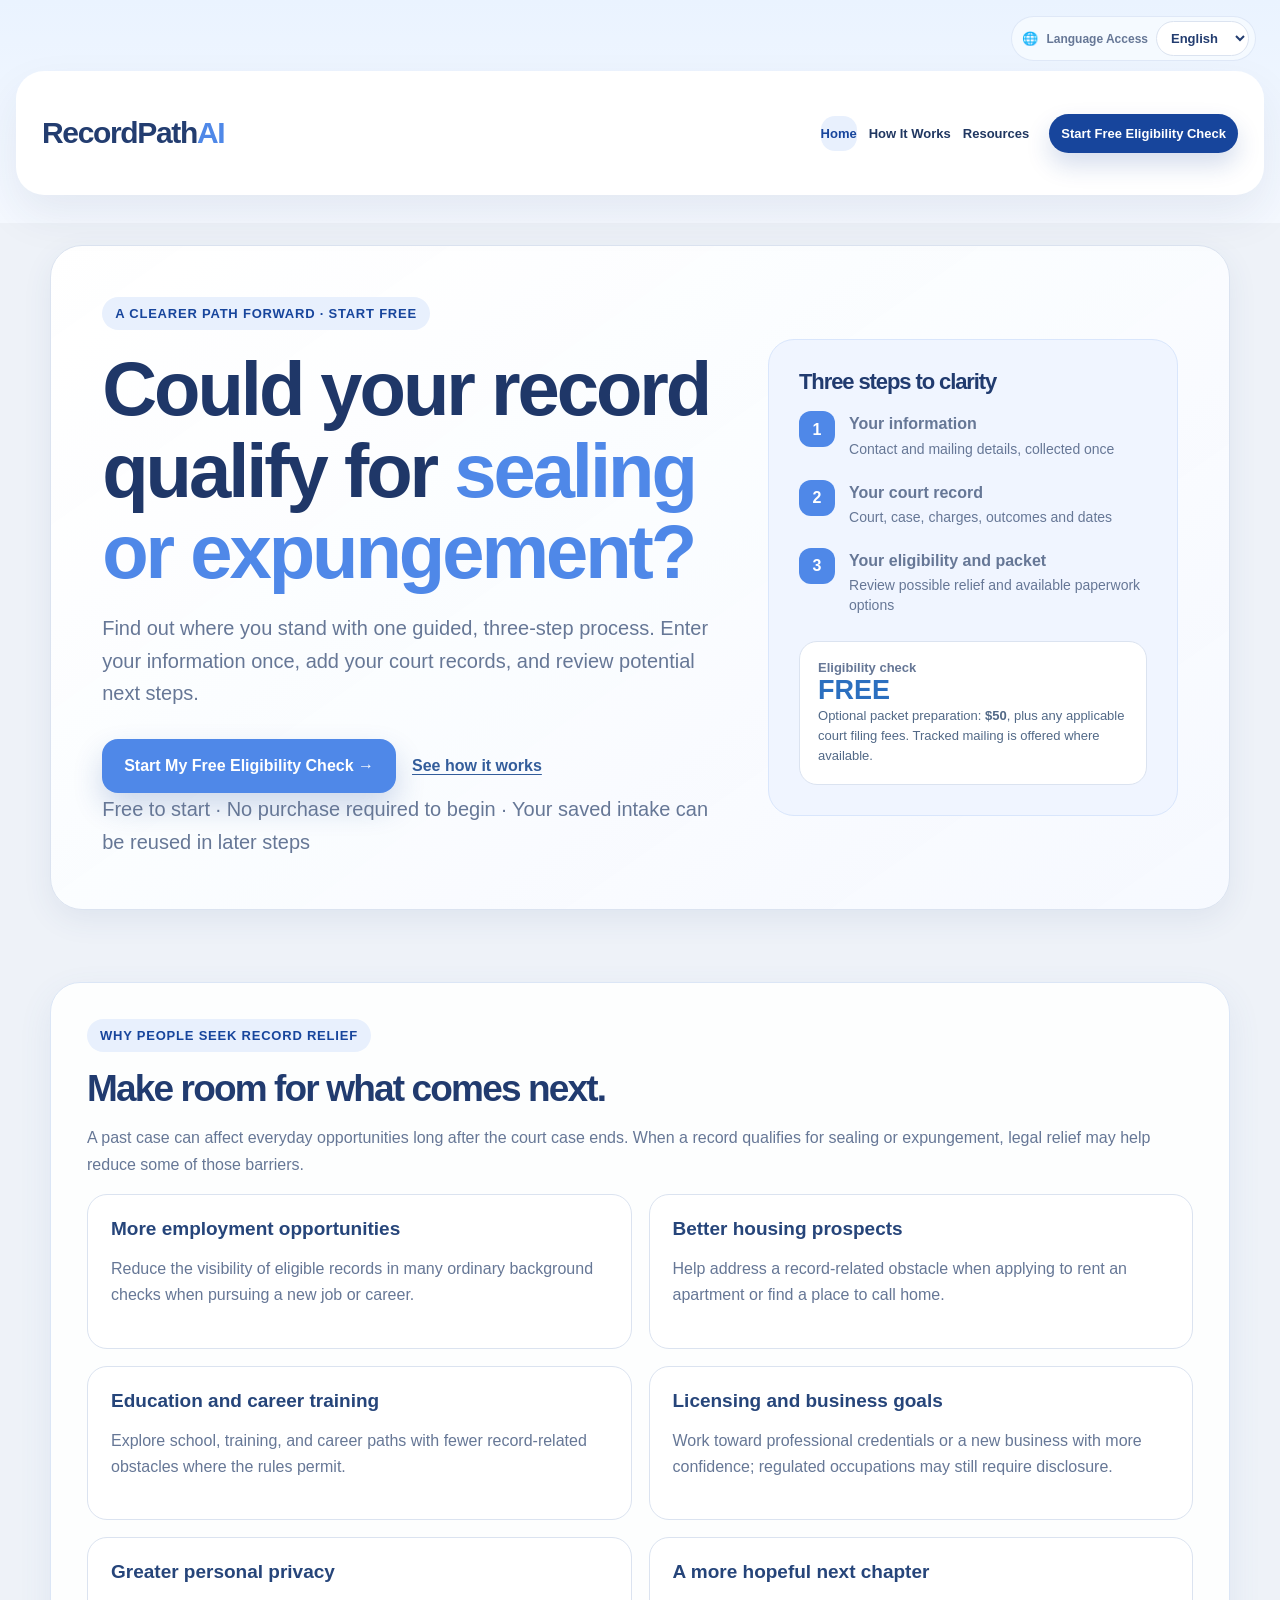
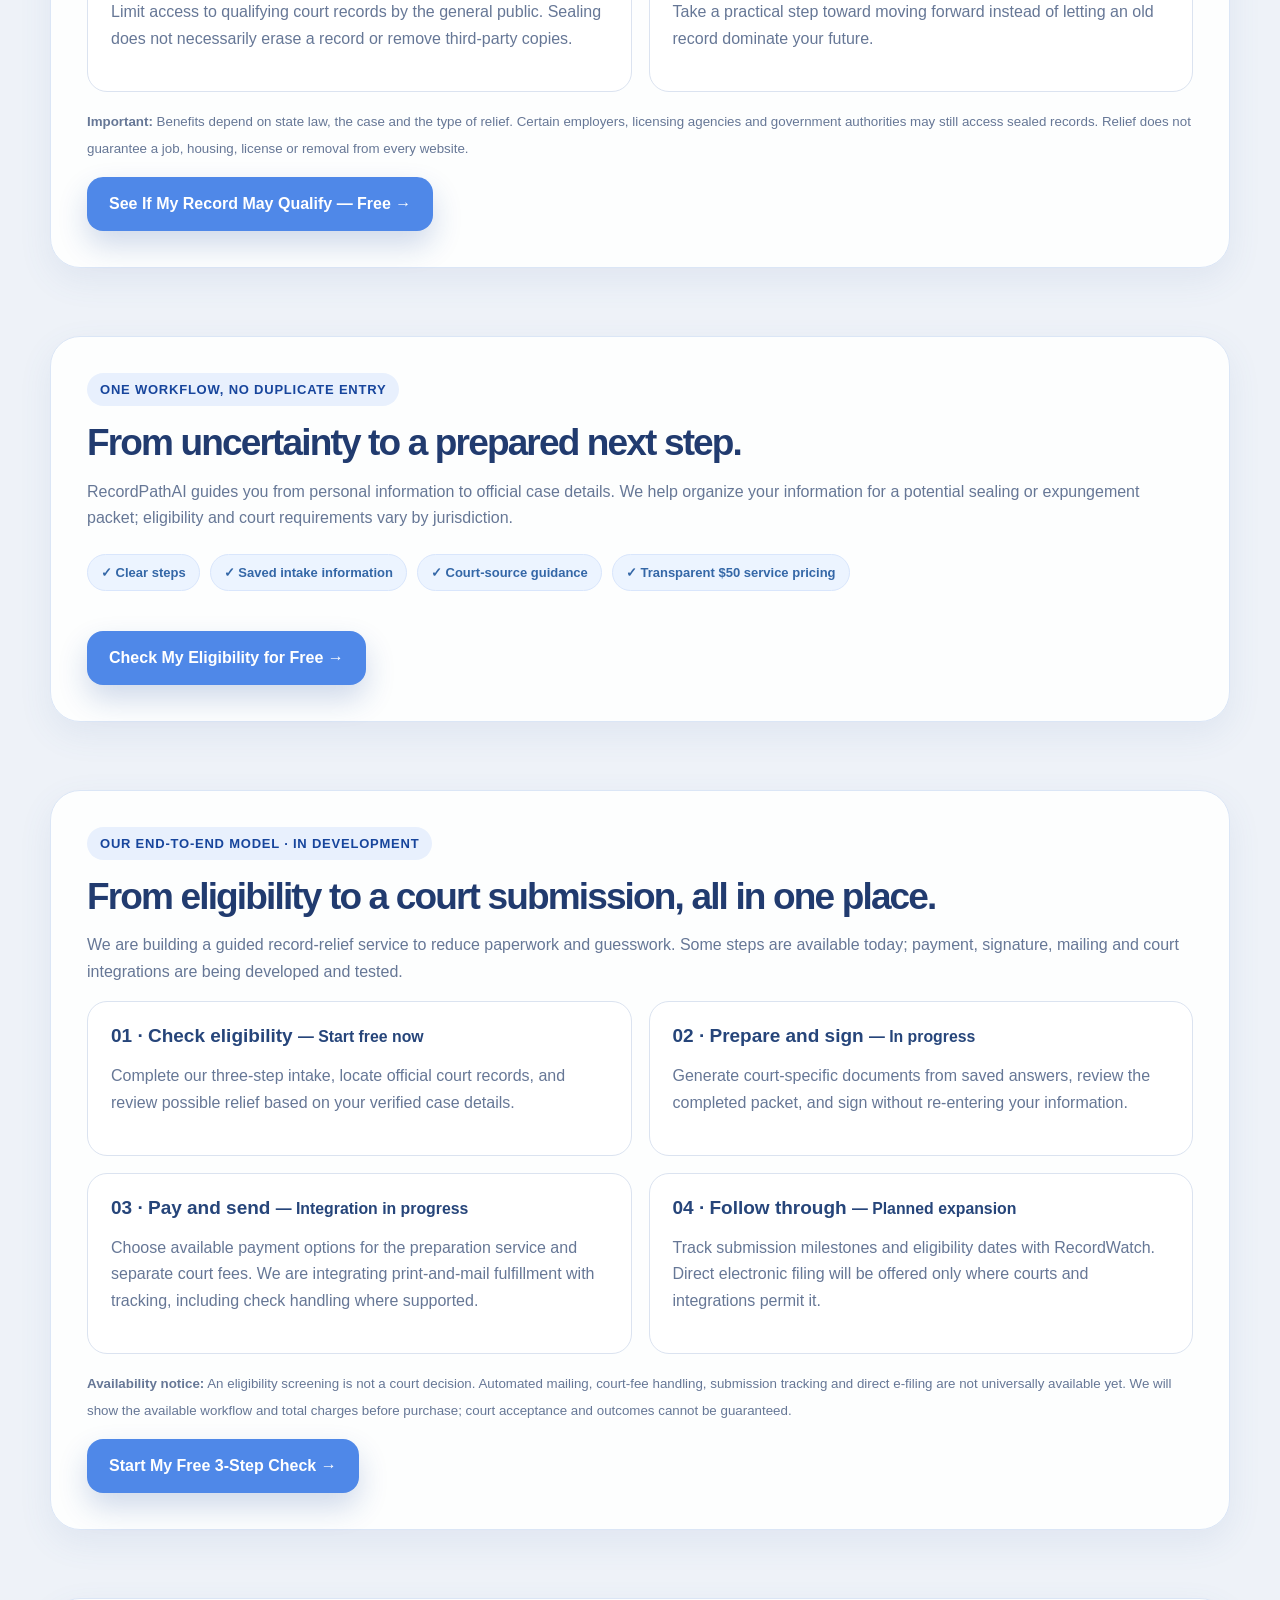
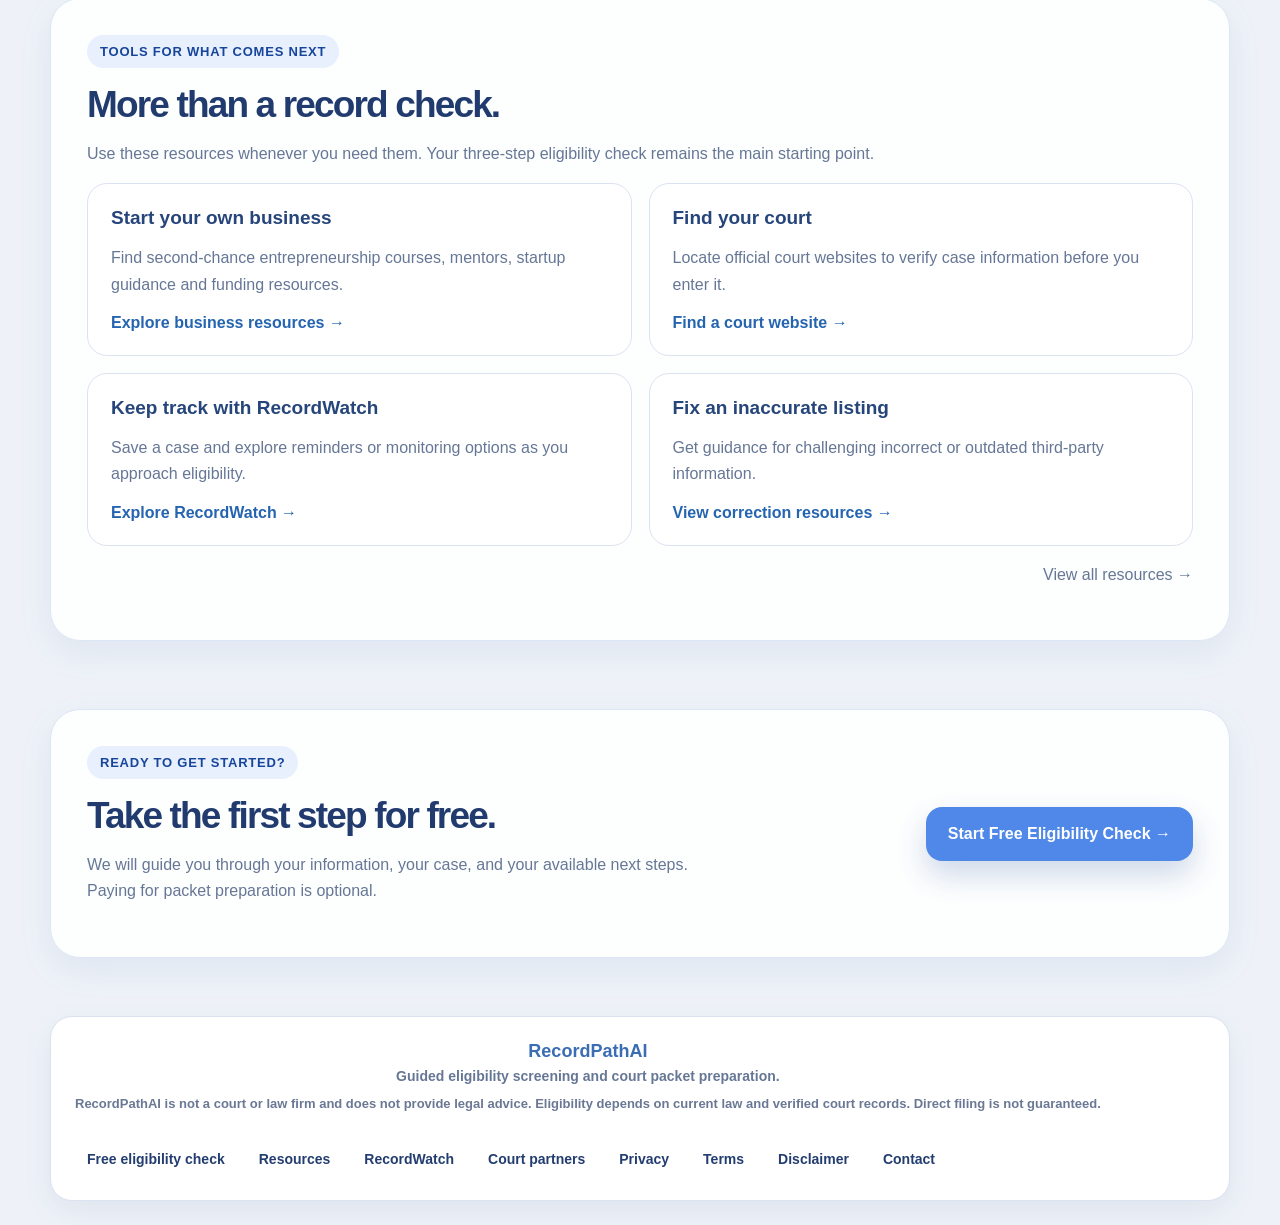
==== commit 429013e2: "Add record sealing benefits and transparent end-to-end roadmap to homepage" ====
--- a/index.html
+++ b/index.html
@@ -2,7 +2,7 @@
 <html lang="en"><head><meta charset="utf-8"><meta name="viewport" content="width=device-width,initial-scale=1">
 <meta name="theme-color" content="#eef2f8">
 <title>Check Record Sealing or Expungement Eligibility | RecordPathAI</title>
-<meta name="description" content="Start a free three-step record sealing and expungement eligibility check. Organize case information, review potential relief, and choose $50 packet preparation when available.">
+<meta name="description" content="See how record sealing or expungement may help with jobs, housing and privacy. Start a free 3-step eligibility check; end-to-end packet and filing services are in development.">
 <link rel="canonical" href="https://recordpathai.com/"><meta name="robots" content="index,follow,max-image-preview:large">
 <meta property="og:type" content="website"><meta property="og:site_name" content="RecordPathAI"><meta property="og:title" content="RecordPathAI | Free 3-Step Eligibility Check"><meta property="og:description" content="Start free. Check possible record relief. Review packet options."><meta property="og:url" content="https://recordpathai.com/">
 <meta name="twitter:card" content="summary">
@@ -39,12 +39,36 @@
       <div class="conversion-price"><span>Eligibility check</span><strong>FREE</strong><small>Optional packet preparation: <b>$50</b>, plus any applicable court filing fees. Tracked mailing is offered where available.</small></div>
     </aside>
   </div></div></section>
+    <section class="page-section" id="why-seal"><div class="container"><div class="page-card conversion-support">
+    <div class="conversion-section-heading"><span class="eyebrow">Why people seek record relief</span><h2>Make room for what comes next.</h2><p>A past case can affect everyday opportunities long after the court case ends. When a record qualifies for sealing or expungement, legal relief may help reduce some of those barriers.</p></div>
+    <div class="conversion-support-grid">
+      <article><h3>More employment opportunities</h3><p>Reduce the visibility of eligible records in many ordinary background checks when pursuing a new job or career.</p></article>
+      <article><h3>Better housing prospects</h3><p>Help address a record-related obstacle when applying to rent an apartment or find a place to call home.</p></article>
+      <article><h3>Education and career training</h3><p>Explore school, training, and career paths with fewer record-related obstacles where the rules permit.</p></article>
+      <article><h3>Licensing and business goals</h3><p>Work toward professional credentials or a new business with more confidence; regulated occupations may still require disclosure.</p></article>
+      <article><h3>Greater personal privacy</h3><p>Limit access to qualifying court records by the general public. Sealing does not necessarily erase a record or remove third-party copies.</p></article>
+      <article><h3>A more hopeful next chapter</h3><p>Take a practical step toward moving forward instead of letting an old record dominate your future.</p></article>
+    </div>
+    <p><small><strong>Important:</strong> Benefits depend on state law, the case and the type of relief. Certain employers, licensing agencies and government authorities may still access sealed records. Relief does not guarantee a job, housing, license or removal from every website.</small></p>
+    <a href="eligibility.html" class="btn conversion-primary">See If My Record May Qualify — Free →</a>
+  </div></div></section>
   <section class="page-section"><div class="container"><div class="page-card conversion-explainer">
     <span class="eyebrow">One workflow, no duplicate entry</span>
     <h2>From uncertainty to a prepared next step.</h2>
     <p>RecordPathAI guides you from personal information to official case details. We help organize your information for a potential sealing or expungement packet; eligibility and court requirements vary by jurisdiction.</p>
     <div class="conversion-benefits"><span>✓ Clear steps</span><span>✓ Saved intake information</span><span>✓ Court-source guidance</span><span>✓ Transparent $50 service pricing</span></div>
     <a href="eligibility.html" class="btn conversion-primary">Check My Eligibility for Free →</a>
+  </div></div></section>
+    <section class="page-section" id="end-to-end"><div class="container"><div class="page-card conversion-support">
+    <div class="conversion-section-heading"><span class="eyebrow">Our end-to-end model · In development</span><h2>From eligibility to a court submission, all in one place.</h2><p>We are building a guided record-relief service to reduce paperwork and guesswork. Some steps are available today; payment, signature, mailing and court integrations are being developed and tested.</p></div>
+    <div class="conversion-support-grid">
+      <article><h3>01 · Check eligibility <small>— Start free now</small></h3><p>Complete our three-step intake, locate official court records, and review possible relief based on your verified case details.</p></article>
+      <article><h3>02 · Prepare and sign <small>— In progress</small></h3><p>Generate court-specific documents from saved answers, review the completed packet, and sign without re-entering your information.</p></article>
+      <article><h3>03 · Pay and send <small>— Integration in progress</small></h3><p>Choose available payment options for the preparation service and separate court fees. We are integrating print-and-mail fulfillment with tracking, including check handling where supported.</p></article>
+      <article><h3>04 · Follow through <small>— Planned expansion</small></h3><p>Track submission milestones and eligibility dates with RecordWatch. Direct electronic filing will be offered only where courts and integrations permit it.</p></article>
+    </div>
+    <p><small><strong>Availability notice:</strong> An eligibility screening is not a court decision. Automated mailing, court-fee handling, submission tracking and direct e-filing are not universally available yet. We will show the available workflow and total charges before purchase; court acceptance and outcomes cannot be guaranteed.</small></p>
+    <a href="eligibility.html" class="btn conversion-primary">Start My Free 3-Step Check →</a>
   </div></div></section>
   <section class="page-section"><div class="container"><div class="page-card conversion-support">
     <div class="conversion-section-heading"><div><span class="eyebrow">Tools for what comes next</span><h2>More than a record check.</h2><p>Use these resources whenever you need them. Your three-step eligibility check remains the main starting point.</p></div></div>
--- a/css/styles.css
+++ b/css/styles.css
@@ -2982,3 +2982,63 @@
   .saved-case-card { padding: 20px; }
   .saved-case-actions .btn { width: 100%; justify-content: center; }
 }
+
+
+/* Conversion-first shared design — matches eligibility frontend */
+.site-header .site-brand-text { display:inline-flex;align-items:center;min-width:0;font-size:clamp(23px,2.6vw,30px);font-weight:900;letter-spacing:-.045em;color:#233d70;text-decoration:none;white-space:nowrap; }
+.site-header .site-brand-text span { color:#4f88e8; }
+.site-header .nav a.active { color:#1a4d95;background:#eaf1ff; }
+.site-header .nav .nav-cta { background:#4f88e8;color:#fff;box-shadow:0 8px 22px rgba(50,94,168,.17);white-space:nowrap; }
+.site-header .nav .nav-cta:hover { background:#386fc9;color:#fff; }
+.conversion-home,.conversion-resources,.entrepreneurship-page { background:#eef2f8;color:#233d70; }
+.conversion-home .page-hero,.conversion-resources .page-hero,.entrepreneurship-page .page-hero { padding-top:22px; }
+.conversion-home .hero-card,.conversion-resources .hero-card,.entrepreneurship-page .hero-card { background:linear-gradient(145deg,rgba(255,255,255,.98),rgba(247,250,255,.95));border:1px solid #dbe3f0;border-radius:32px;padding:clamp(26px,4vw,52px);box-shadow:0 10px 30px rgba(50,78,128,.08); }
+.conversion-home .page-title,.conversion-resources .page-title,.entrepreneurship-page .page-title { line-height:1.07;letter-spacing:-.04em;max-width:900px; }
+.conversion-home .eyebrow,.conversion-resources .eyebrow,.entrepreneurship-page .eyebrow { display:inline-flex;margin-bottom:18px; }
+.conversion-accent { color:#4f88e8; }
+.conversion-hero-grid { display:grid;grid-template-columns:minmax(0,1.2fr) minmax(300px,.8fr);gap:clamp(25px,4vw,60px);align-items:center; }
+.conversion-actions { display:flex;flex-wrap:wrap;gap:16px;align-items:center;margin-top:30px; }
+.conversion-primary { background:#4f88e8!important;color:#fff!important;text-align:center;border-radius:16px; }
+.conversion-primary:hover { background:#386fc9!important; }
+.conversion-text-link { color:#335d9b;font-weight:800;text-decoration:underline;text-underline-offset:3px; }
+.conversion-privacy { color:#667796;font-size:13px;line-height:1.55;margin-top:18px; }
+.conversion-steps { background:#f0f5ff;border:1px solid #d9e6fc;border-radius:26px;padding:clamp(20px,3vw,30px); }
+.conversion-steps h2 { font-size:22px;margin:0 0 18px; }
+.conversion-steps ol { padding:0;list-style:none;margin:0;display:grid;gap:20px; }
+.conversion-steps li { display:flex;gap:14px;align-items:flex-start; }
+.conversion-steps li>b { width:36px;height:36px;flex:none;display:grid;place-items:center;background:#4f88e8;color:#fff;border-radius:12px; }
+.conversion-steps li strong,.conversion-steps li span { display:block; }
+.conversion-steps li span { color:#667796;margin-top:3px;font-size:14px;line-height:1.4; }
+.conversion-price { margin-top:25px;background:#fff;border:1px solid #dbe3f0;border-radius:18px;padding:18px; }
+.conversion-price>span { font-size:13px;font-weight:800;color:#667796;display:block; }
+.conversion-price>strong { font-size:27px;color:#2b6fbf;display:block; }
+.conversion-price small { font-size:13px;line-height:1.55;color:#526987;display:block; }
+.conversion-explainer h2,.conversion-support h2,.conversion-final h2 { font-size:clamp(25px,3vw,37px);margin:0 0 12px; }
+.conversion-explainer p,.conversion-support p,.conversion-final p { color:#667796;line-height:1.65; }
+.conversion-explainer .btn { margin-top:18px; }
+.conversion-benefits { display:flex;flex-wrap:wrap;gap:10px;margin:22px 0; }
+.conversion-benefits span { background:#ecf4ff;border:1px solid #d9e6fc;padding:10px 13px;border-radius:30px;color:#3467a7;font-size:13px;font-weight:800; }
+.conversion-support-grid,.conversion-resource-grid { display:grid;grid-template-columns:repeat(2,minmax(0,1fr));gap:17px; }
+.conversion-support-grid article { background:#fff;border:1px solid #dbe3f0;border-radius:20px;padding:23px; }
+.conversion-support-grid article h3 { margin:0 0 8px;font-size:19px; }
+.conversion-support-grid article a,.conversion-resource-grid article a,.business-card a { color:#2464b0;font-weight:800;text-underline-offset:3px; }
+.conversion-all { text-align:right; }
+.conversion-final { display:flex;align-items:center;justify-content:space-between;gap:25px; }
+.conversion-final>div { max-width:650px; }
+.conversion-resource-grid .page-card { margin:0; }
+.conversion-resource-grid h2 { font-size:23px;margin:0 0 10px; }
+.conversion-resource-grid p { color:#667796;line-height:1.6; }
+.entrepreneurship-page .business-intro { max-width:900px; }
+.business-resource-grid { display:grid;grid-template-columns:repeat(3,minmax(0,1fr));gap:17px; }
+.business-card { background:#fff;border:1px solid #dbe3f0;border-radius:20px;padding:23px; }
+.business-card h3 { font-size:20px;line-height:1.3;margin:11px 0 7px; }
+.business-card .business-org { color:#3b6db4;font-size:13px;font-weight:800;margin:0 0 8px; }
+.business-card p { color:#667796;line-height:1.55; }
+.business-category { font-size:12px;font-weight:800;text-transform:uppercase;color:#456da4;background:#eaf2ff;border-radius:12px;padding:7px 10px; }
+.business-filter-group { display:flex;flex-wrap:wrap;gap:9px;margin:0 0 23px; }
+.business-filter-group button { cursor:pointer;border-radius:30px;padding:10px 15px;border:1px solid #d0ddf0;background:#fff;color:#2b568f;font-weight:750; }
+.business-filter-group button.active,.business-filter-group button[aria-pressed="true"] { background:#4f88e8;color:#fff;border-color:#4f88e8; }
+.business-note { font-size:14px;color:#667796;line-height:1.6;margin-top:24px; }
+.conversion-skip { position:absolute;top:-100px;left:12px;z-index:999;background:white;padding:10px; } .conversion-skip:focus { top:12px; }
+@media(max-width:900px) { .conversion-hero-grid,.business-resource-grid {grid-template-columns:1fr 1fr;} .conversion-hero-grid>div:first-child{grid-column:1/-1;} }
+@media(max-width:740px) { .conversion-hero-grid,.conversion-support-grid,.conversion-resource-grid,.business-resource-grid {grid-template-columns:1fr;} .conversion-final{align-items:flex-start;flex-direction:column;} .conversion-home .btn,.conversion-resources .conversion-actions .btn,.entrepreneurship-page .conversion-actions .btn {width:100%;} }
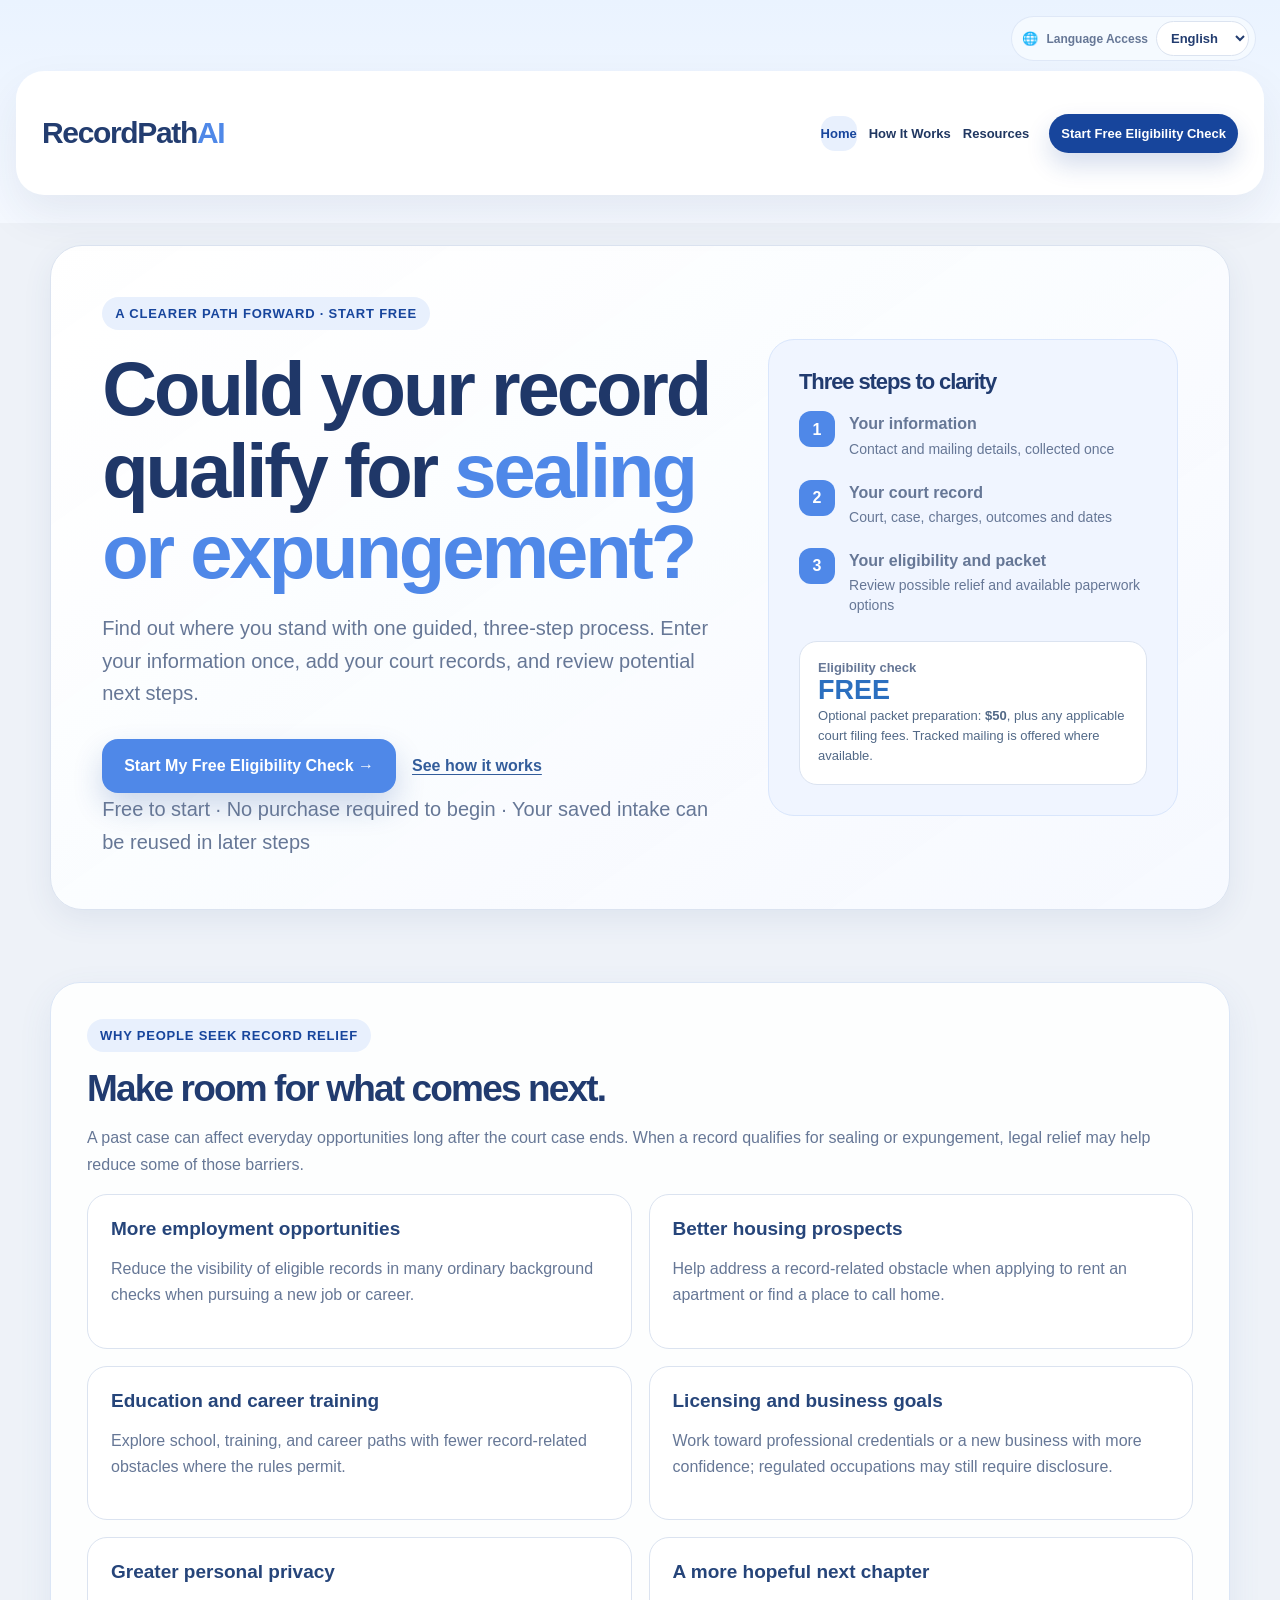
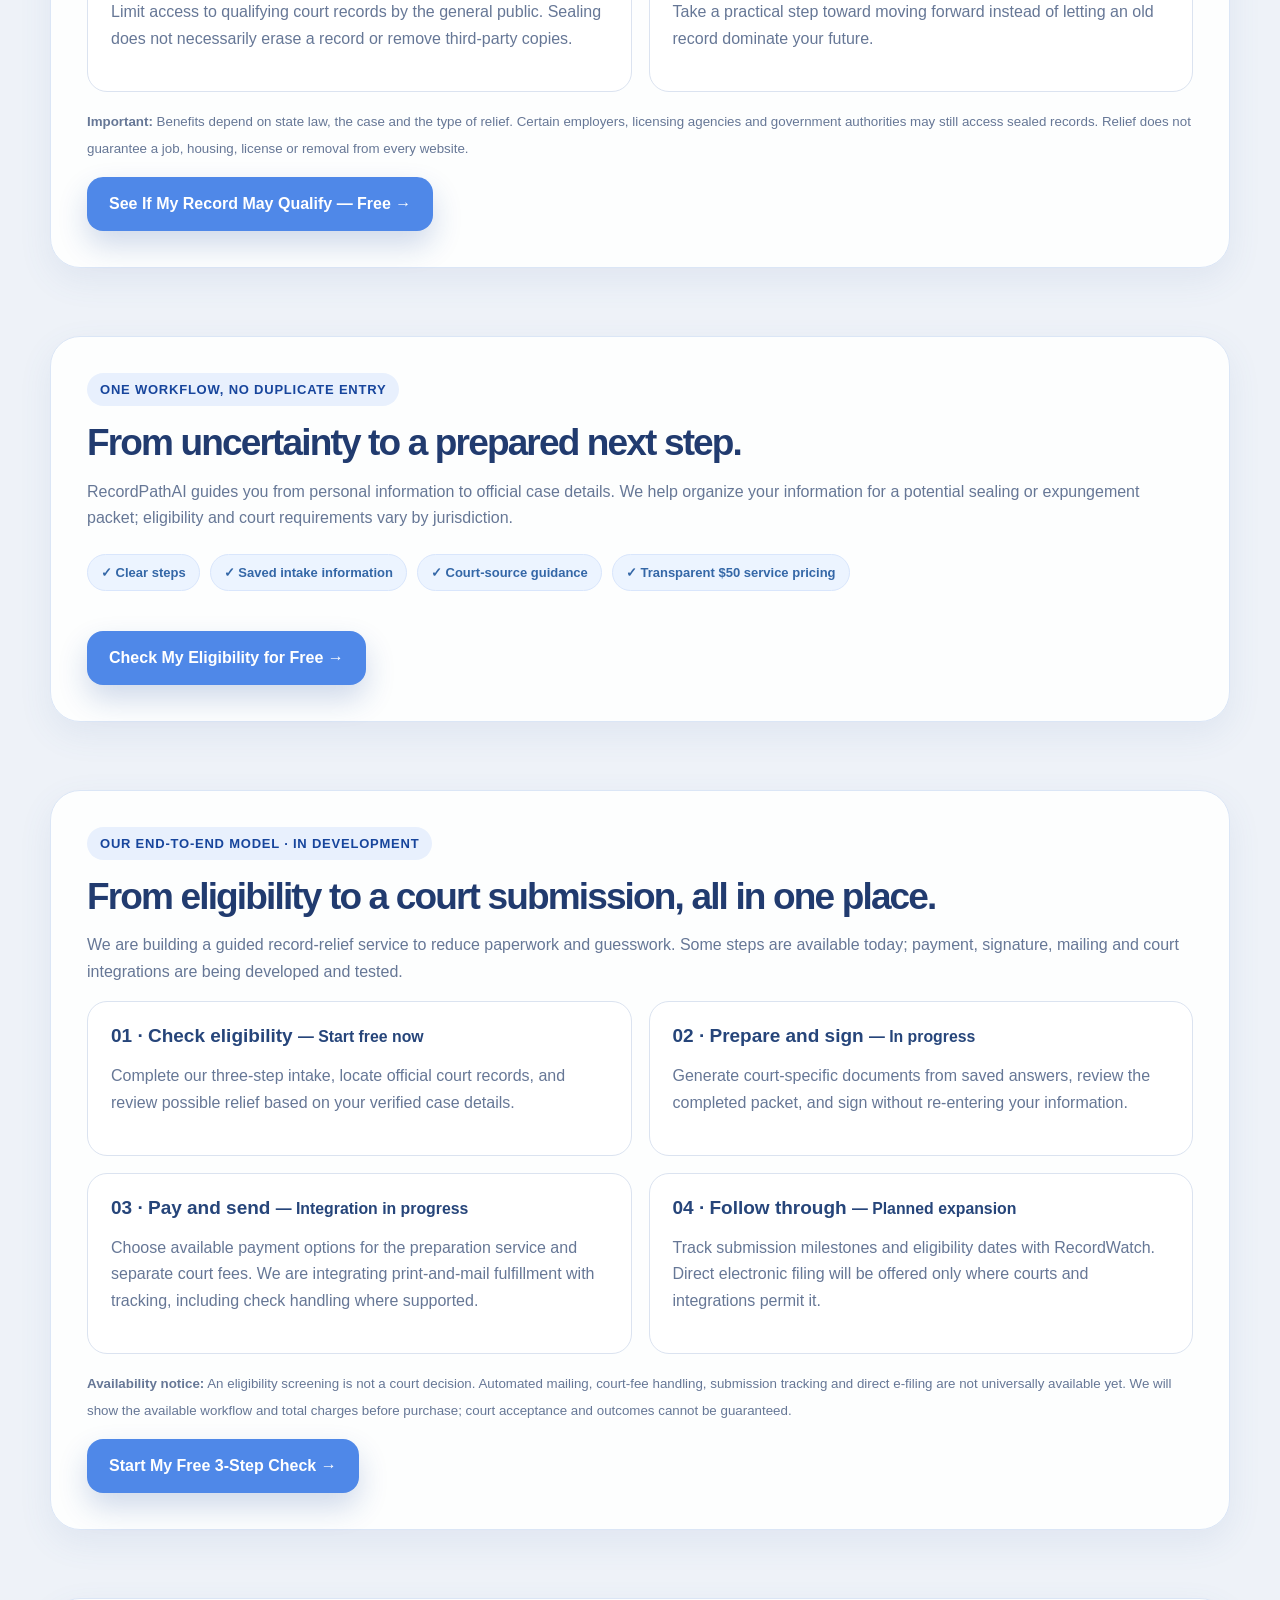
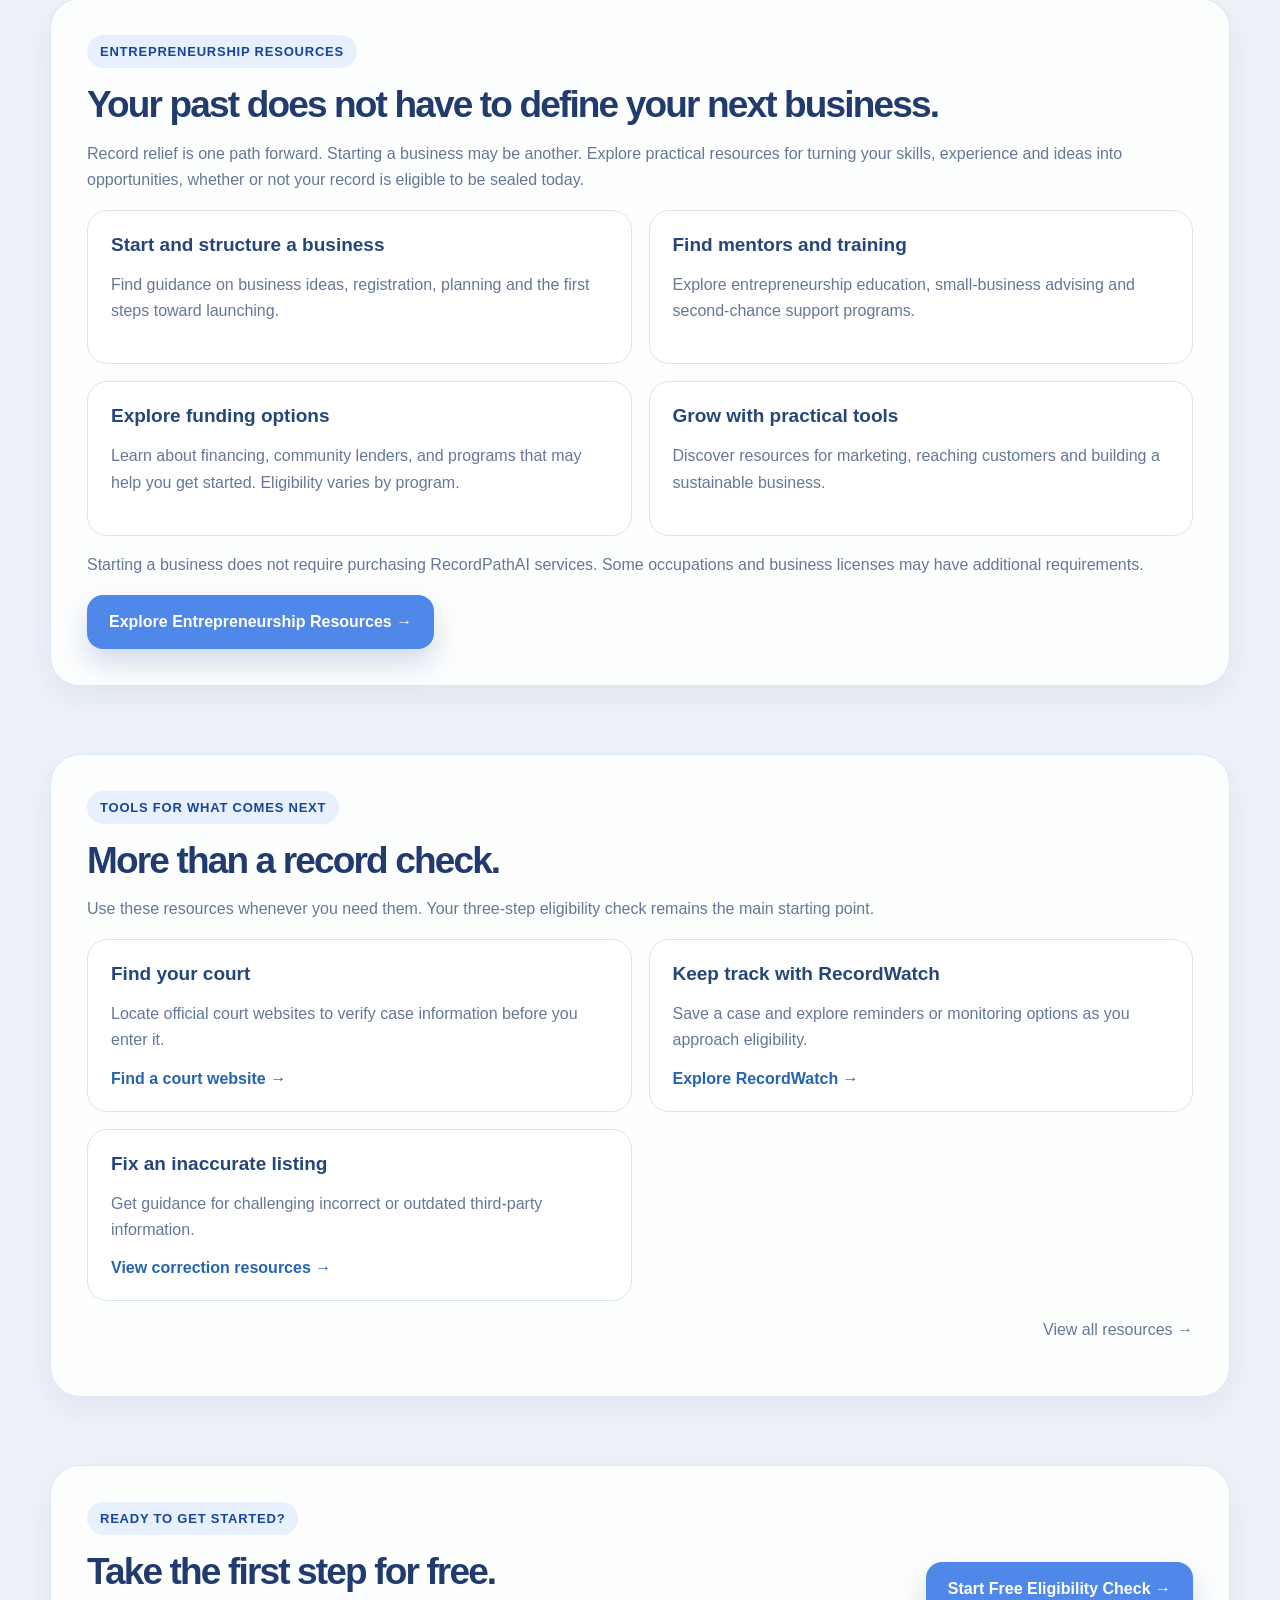
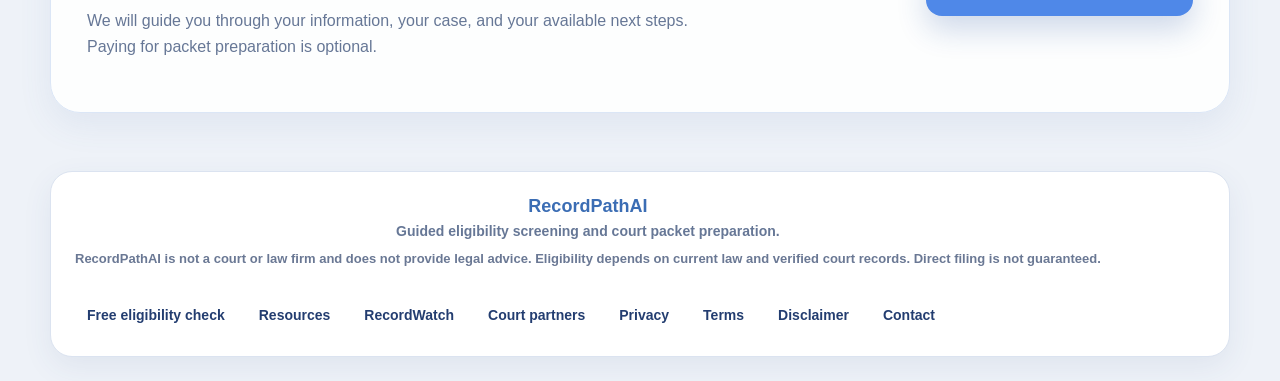
==== commit 188f3854: "Restore featured entrepreneurship resources on RecordPathAI homepage" ====
--- a/index.html
+++ b/index.html
@@ -70,10 +70,20 @@
     <p><small><strong>Availability notice:</strong> An eligibility screening is not a court decision. Automated mailing, court-fee handling, submission tracking and direct e-filing are not universally available yet. We will show the available workflow and total charges before purchase; court acceptance and outcomes cannot be guaranteed.</small></p>
     <a href="eligibility.html" class="btn conversion-primary">Start My Free 3-Step Check →</a>
   </div></div></section>
+  <section class="page-section" id="entrepreneurship-resources"><div class="container"><div class="page-card conversion-support">
+    <div class="conversion-section-heading"><div><span class="eyebrow">Entrepreneurship Resources</span><h2>Your past does not have to define your next business.</h2><p>Record relief is one path forward. Starting a business may be another. Explore practical resources for turning your skills, experience and ideas into opportunities, whether or not your record is eligible to be sealed today.</p></div></div>
+    <div class="conversion-support-grid">
+      <article><h3>Start and structure a business</h3><p>Find guidance on business ideas, registration, planning and the first steps toward launching.</p></article>
+      <article><h3>Find mentors and training</h3><p>Explore entrepreneurship education, small-business advising and second-chance support programs.</p></article>
+      <article><h3>Explore funding options</h3><p>Learn about financing, community lenders, and programs that may help you get started. Eligibility varies by program.</p></article>
+      <article><h3>Grow with practical tools</h3><p>Discover resources for marketing, reaching customers and building a sustainable business.</p></article>
+    </div>
+    <p>Starting a business does not require purchasing RecordPathAI services. Some occupations and business licenses may have additional requirements.</p>
+    <a href="resources/entrepreneurship.html" class="btn conversion-primary">Explore Entrepreneurship Resources →</a>
+  </div></div></section>
   <section class="page-section"><div class="container"><div class="page-card conversion-support">
     <div class="conversion-section-heading"><div><span class="eyebrow">Tools for what comes next</span><h2>More than a record check.</h2><p>Use these resources whenever you need them. Your three-step eligibility check remains the main starting point.</p></div></div>
     <div class="conversion-support-grid">
-      <article><h3>Start your own business</h3><p>Find second-chance entrepreneurship courses, mentors, startup guidance and funding resources.</p><a href="resources/entrepreneurship.html">Explore business resources →</a></article>
       <article><h3>Find your court</h3><p>Locate official court websites to verify case information before you enter it.</p><a href="self-search.html">Find a court website →</a></article>
       <article><h3>Keep track with RecordWatch</h3><p>Save a case and explore reminders or monitoring options as you approach eligibility.</p><a href="recordwatch.html">Explore RecordWatch →</a></article>
       <article><h3>Fix an inaccurate listing</h3><p>Get guidance for challenging incorrect or outdated third-party information.</p><a href="mugshot-removal.html">View correction resources →</a></article>
